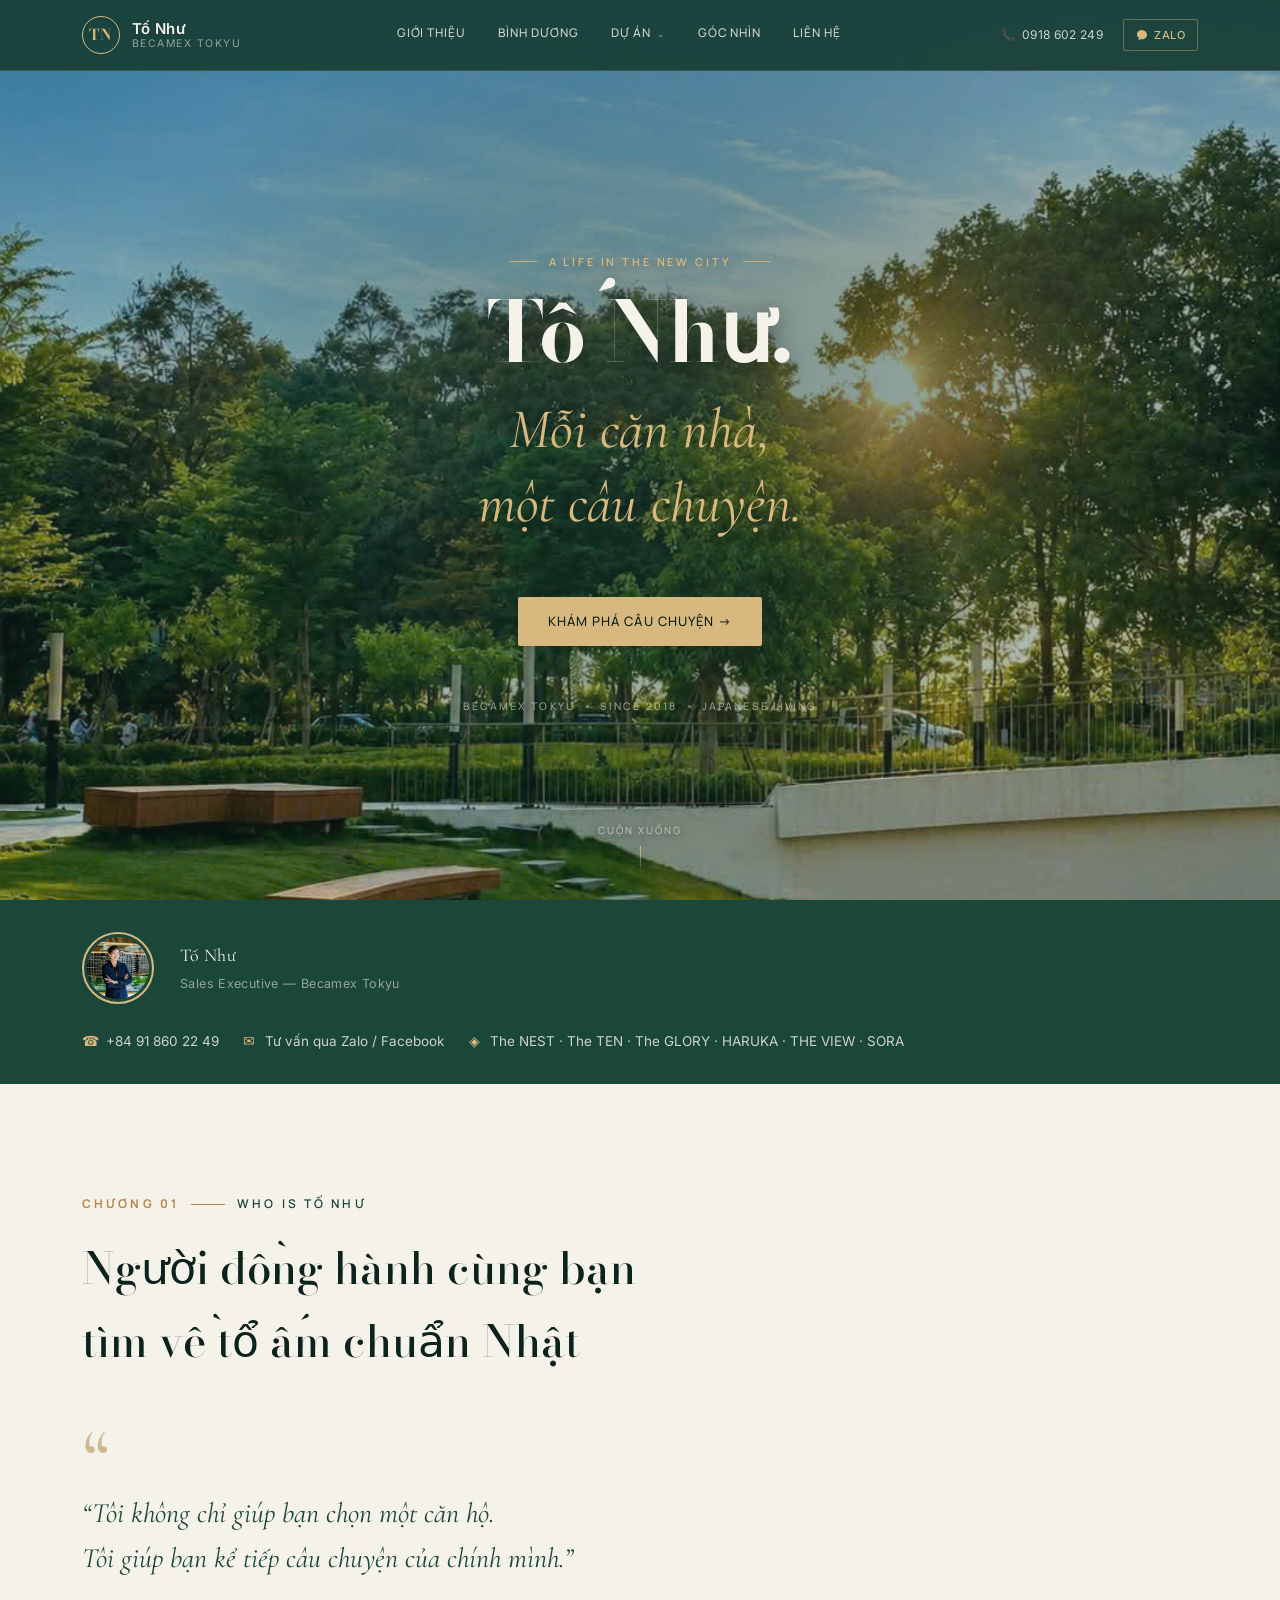
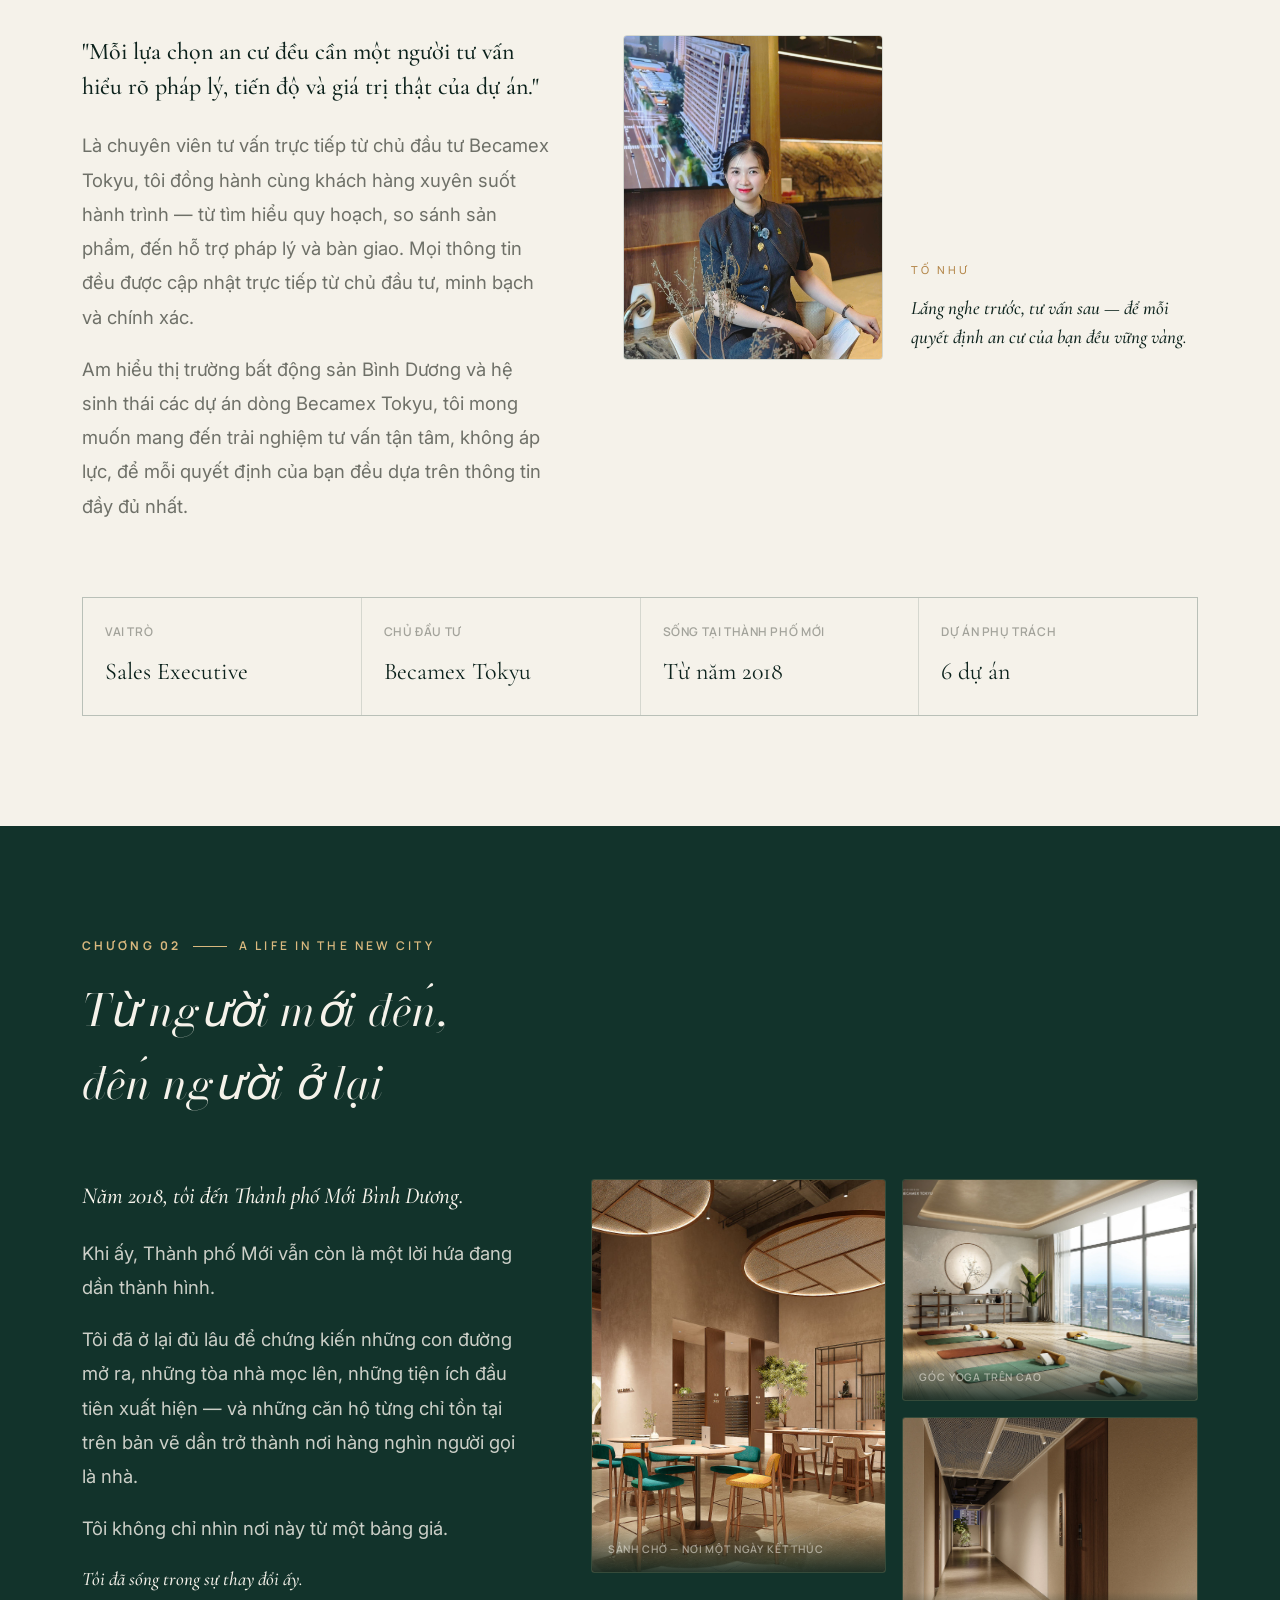
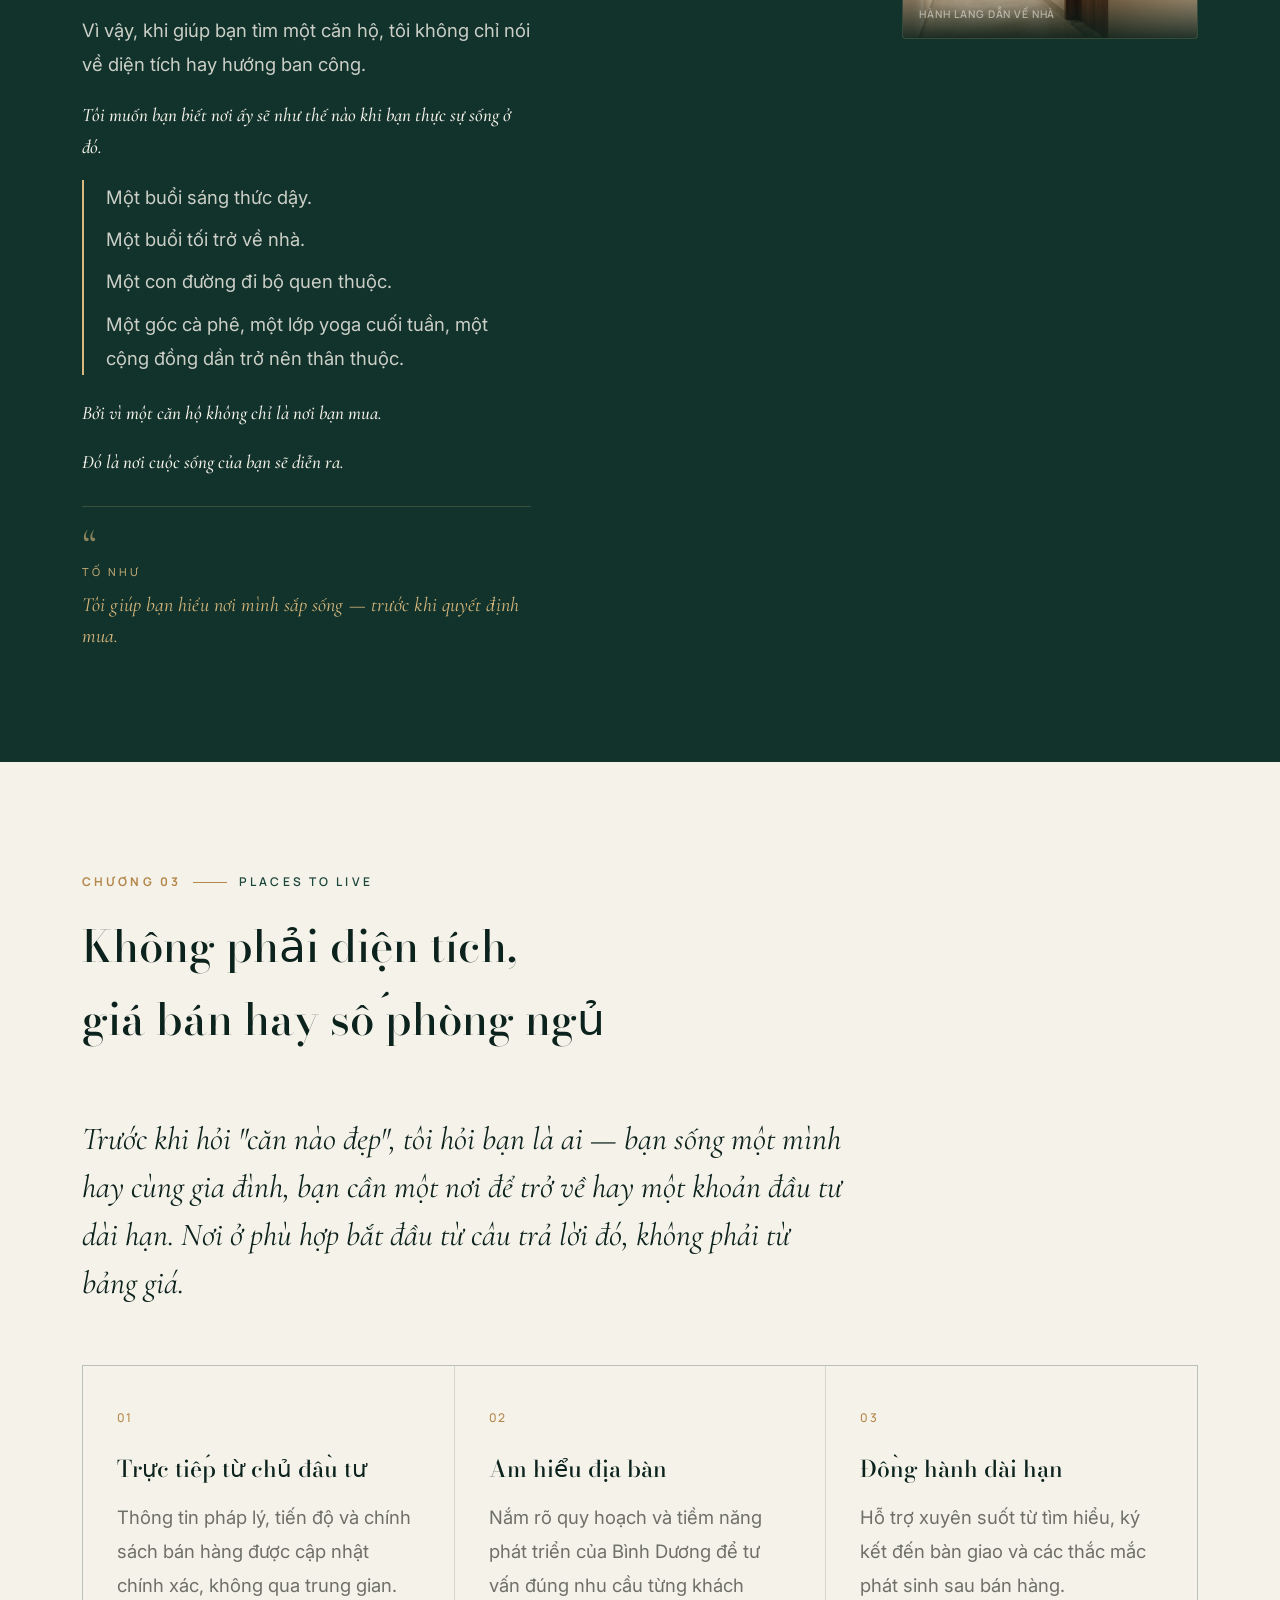
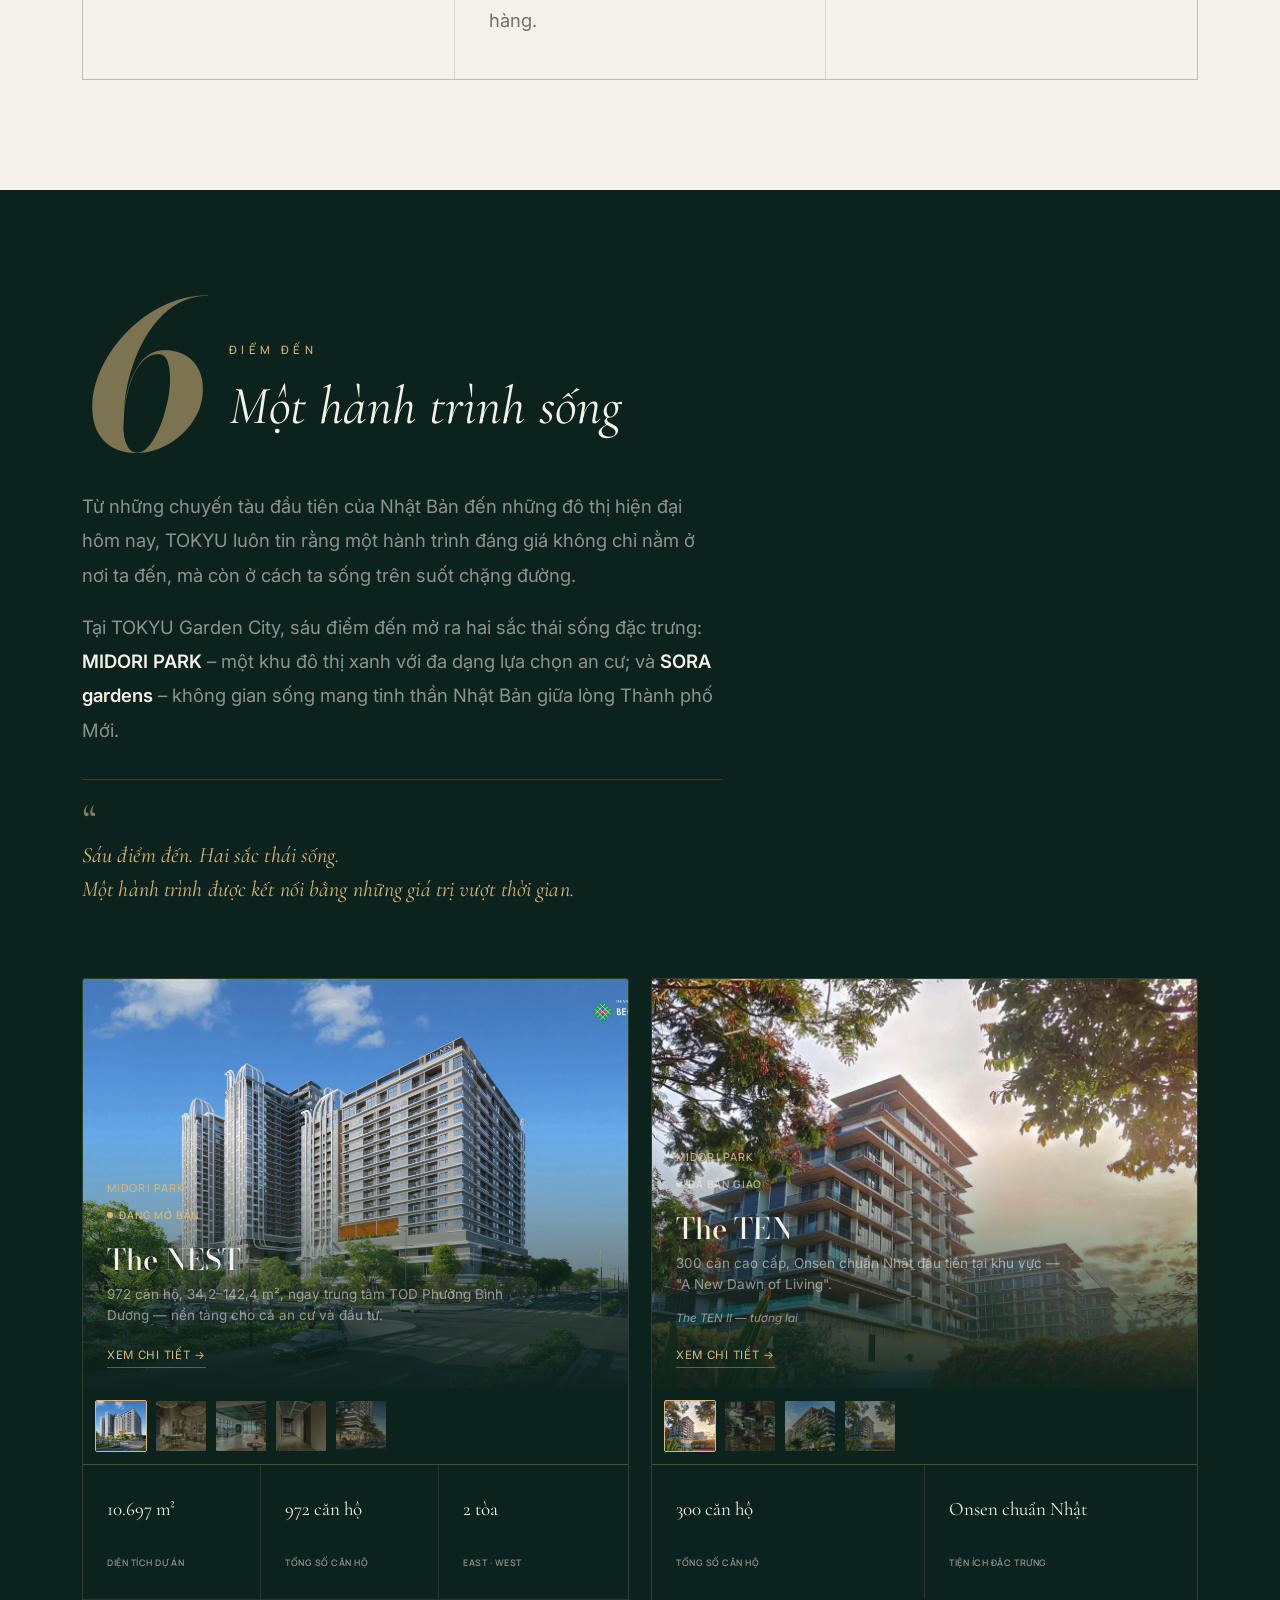
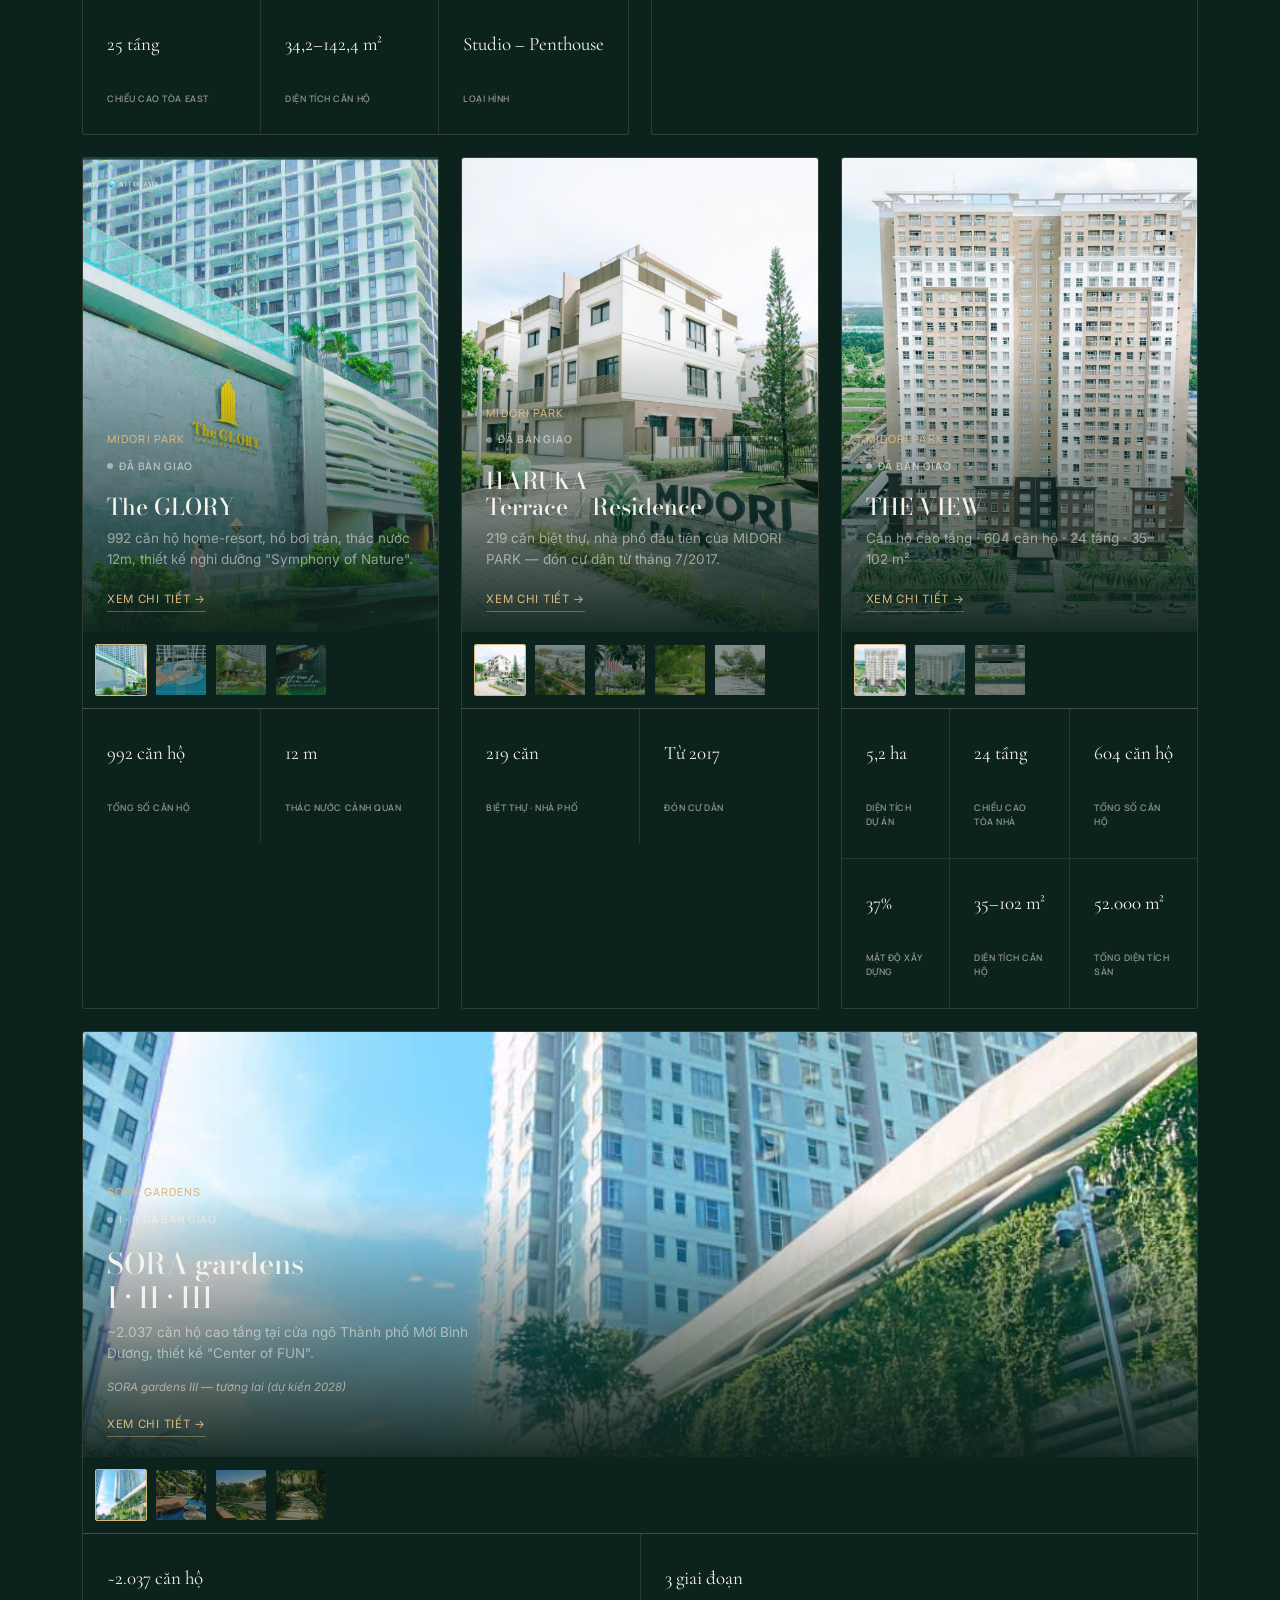
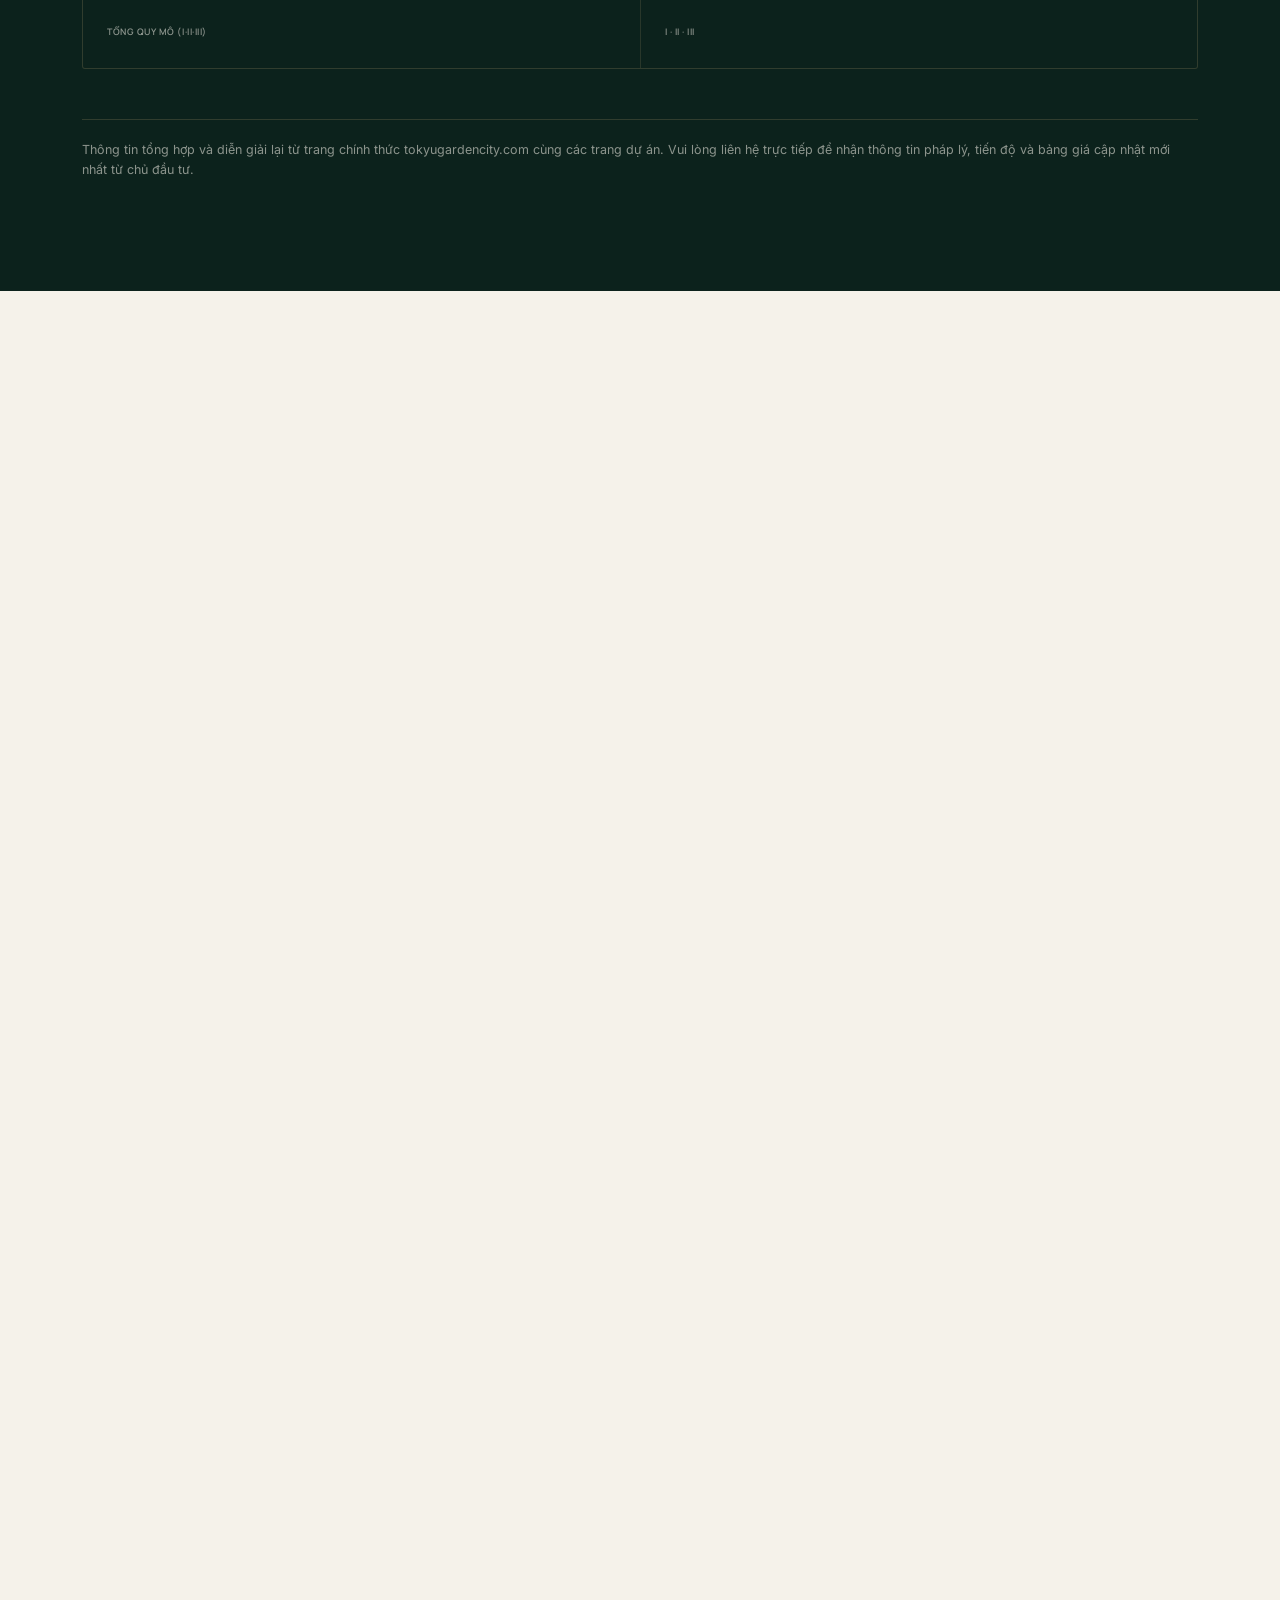
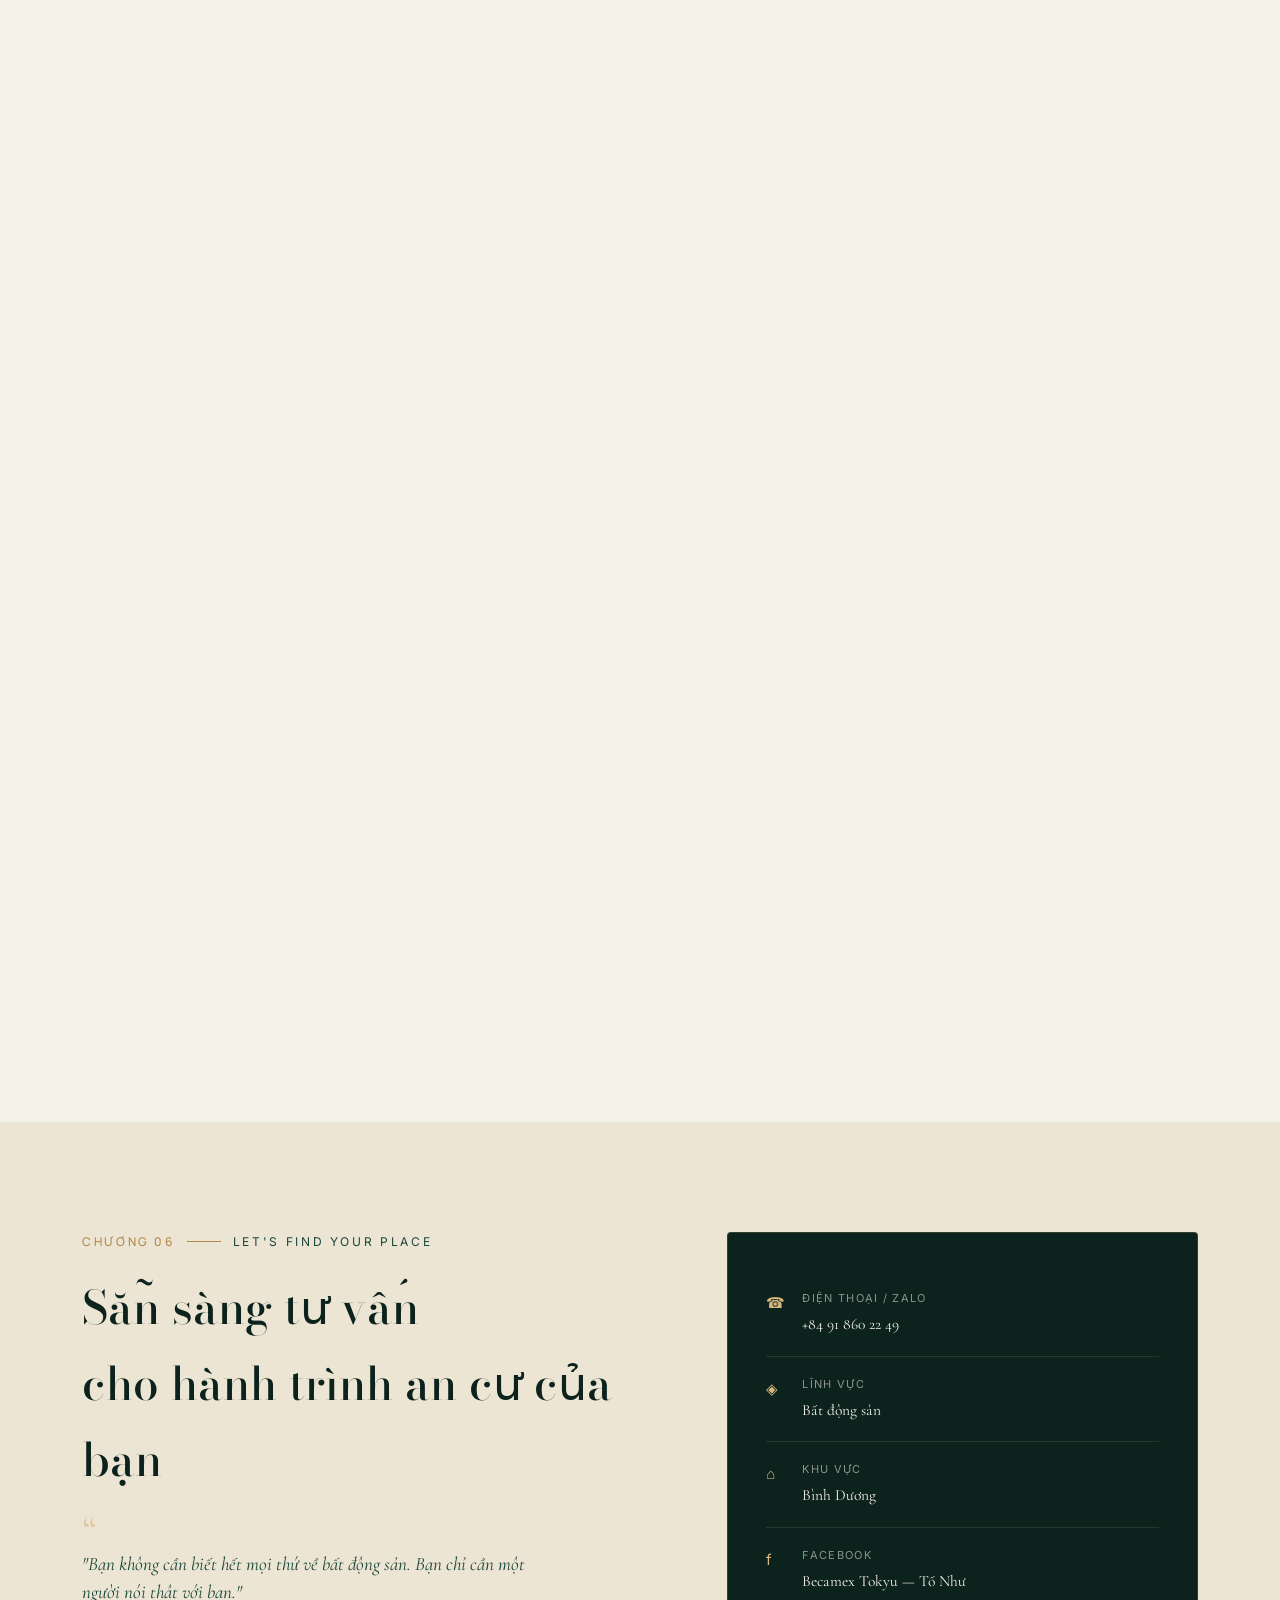
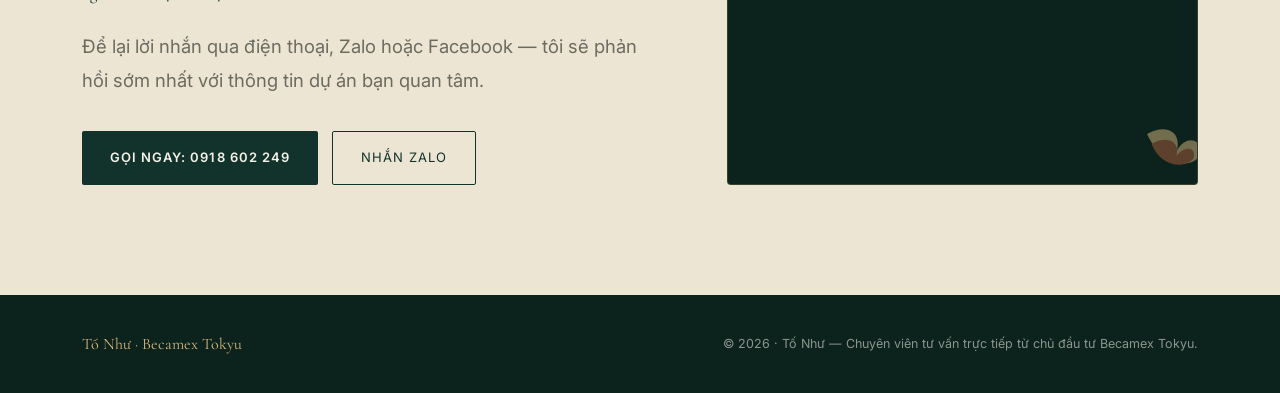
==== index.html @ 9f5d6b3c "Update footer: consultant credit line Co-Authored-By: Claude Sonnet 5 <noreply@anthropic.com>" ====
﻿<!DOCTYPE html>
<html lang="vi">
<head>
<meta charset="UTF-8">
<meta name="viewport" content="width=device-width, initial-scale=1.0">
<title>Tố Như | Becamex Tokyu — A Life in the New City</title>
<meta name="description" content="Tố Như — chuyên viên tư vấn trực tiếp từ Becamex Tokyu, sống tại Thành phố Mới Bình Dương từ năm 2018. Không chỉ giúp bạn chọn một căn hộ, mà giúp bạn hiểu nơi mình sắp sống.">
<link rel="preconnect" href="https://fonts.googleapis.com">
<link rel="preconnect" href="https://fonts.gstatic.com" crossorigin>
<link href="https://fonts.googleapis.com/css2?family=Bodoni+Moda:ital,wght@0,400;0,500;0,600;0,700;1,400;1,500&family=Cormorant+Garamond:ital,wght@0,400;0,500;0,600;1,400;1,500;1,600&family=Manrope:wght@500;600;700&family=Inter:wght@300;400;500;600&display=swap" rel="stylesheet">
<link rel="preload" as="image" href="image-web/anh%20bia/My%20Documents%20%5B22-07-2026%2022_51%5D/f36fbdf3be6d3f33667c.jpg" fetchpriority="high">
<style>
  :root{
    --paper:#F5F2EA;
    --paper-deep:#ECE5D4;
    --forest:#12332B;
    --forest-2:#1B463A;
    --forest-3:#0C221C;
    --bronze:#B4874A;
    --bronze-light:#D8B87E;
    --terracotta:#B0603F;
    --ink:#1C2119;
    --ink-soft:rgba(28,33,25,0.62);
    --ink-faint:rgba(28,33,25,0.38);
    --line:rgba(18,51,43,0.14);
    --on-forest:rgba(245,242,234,0.82);
    --on-forest-soft:rgba(245,242,234,0.55);
    --font-heading:'Bodoni Moda',serif;
    --font-accent:'Cormorant Garamond',serif;
    --font-nav:'Manrope',sans-serif;
    --font-body:'Inter',sans-serif;
  }
  *{margin:0;padding:0;box-sizing:border-box;}
  html{scroll-behavior:smooth;}
  body{
    background:var(--paper);
    color:var(--ink);
    font-family:var(--font-body);
    font-weight:400;
    line-height:1.65;
    -webkit-font-smoothing:antialiased;
    overflow-x:hidden;
  }
  body.locked{overflow:hidden;height:100vh;}
  h1,h2,h3,.serif{font-family:var(--font-heading);font-weight:500;letter-spacing:0;}
  .mono{font-family:var(--font-nav);font-weight:500;}
  a{color:inherit;text-decoration:none;-webkit-tap-highlight-color:transparent;}
  button{-webkit-tap-highlight-color:transparent;}
  img{max-width:100%;display:block;}
  .wrap{max-width:1180px;margin:0 auto;padding:0 32px;}
  @media(max-width:640px){.wrap{padding:0 20px;}}

  a:focus-visible, button:focus-visible{outline:2px solid var(--bronze);outline-offset:3px;}

  @media (prefers-reduced-motion: reduce){
    *{animation-duration:0.001ms !important; transition-duration:0.001ms !important;}
    html{scroll-behavior:auto;}
  }

  /* ===== PRELOADER ===== */
  .preloader{
    position:fixed;inset:0;z-index:1000;
    background:radial-gradient(900px 500px at 82% -8%, rgba(216,184,126,0.10), transparent 60%), var(--forest-3);
    display:flex;flex-direction:column;align-items:center;justify-content:center;
    transition:opacity .7s ease, visibility .7s ease;
  }
  .preloader.is-hidden{opacity:0;visibility:hidden;pointer-events:none;}
  .preloader-flowers{position:absolute;top:-30px;right:-20px;width:260px;height:260px;pointer-events:none;}
  .preloader-flowers .bract{transform-origin:center;animation:sway 4.5s ease-in-out infinite;}
  .preloader-flowers .bract:nth-child(2){animation-delay:.4s;animation-duration:5.2s;}
  .preloader-flowers .bract:nth-child(3){animation-delay:.9s;animation-duration:4.8s;}
  .preloader-flowers .bract:nth-child(4){animation-delay:.2s;animation-duration:5.6s;}
  .preloader-flowers .bract:nth-child(5){animation-delay:1.1s;animation-duration:5s;}
  @keyframes sway{
    0%,100%{transform:rotate(-3deg) translateY(0);}
    50%{transform:rotate(3deg) translateY(3px);}
  }
  .preloader-mark{text-align:center;position:relative;z-index:2;}
  .preloader-eyebrow{
    font-family:var(--font-nav);font-weight:500;font-size:11px;letter-spacing:0.32em;text-transform:uppercase;
    color:var(--bronze-light);opacity:0;animation:fadeIn .6s ease .2s forwards;
  }
  .preloader-title{
    font-family:var(--font-accent);font-weight:500;font-style:italic;
    font-size:clamp(52px,10vw,108px);color:var(--paper);letter-spacing:-0.01em;line-height:1;
    margin:14px 0 6px;
    opacity:0;animation:fadeIn .7s ease .45s forwards;
  }
  .preloader-labels{
    display:flex;align-items:center;gap:18px;justify-content:center;margin-top:8px;
    opacity:0;animation:fadeIn .6s ease .8s forwards;
  }
  .preloader-labels span{font-family:var(--font-nav);font-weight:500;font-size:11px;letter-spacing:0.2em;color:var(--on-forest-soft);text-transform:uppercase;}
  .preloader-labels .sep{width:22px;height:1px;background:rgba(216,184,126,0.4);}
  .preloader-bar{
    width:200px;height:1px;background:rgba(245,242,234,0.16);margin-top:40px;position:relative;overflow:hidden;
    opacity:0;animation:fadeIn .4s ease 1s forwards;
  }
  .preloader-bar::after{
    content:"";position:absolute;left:0;top:0;height:100%;width:0%;background:var(--bronze-light);
    animation:loadbar 1.5s ease 1.05s forwards;
  }
  @keyframes fadeIn{to{opacity:1;}}
  @keyframes loadbar{to{width:100%;}}
  @media (prefers-reduced-motion: reduce){
    .preloader-flowers .bract{animation:none;}
  }

  main{opacity:0;}
  main.is-visible{opacity:1;transition:opacity .8s ease .1s;}

  /* ===== NAV ===== */
  header.nav{
    position:fixed;top:0;left:0;right:0;z-index:100;
    background:rgba(23,61,52,0.9);
    backdrop-filter:blur(10px);
    border-bottom:1px solid rgba(216,184,126,0.18);
    transition:transform .4s ease;
  }
  .nav-inner{
    display:flex;align-items:center;justify-content:space-between;
    padding:16px 32px;max-width:1180px;margin:0 auto;
  }
  .brandmark{display:flex;align-items:center;gap:12px;}
  .brandmark .ring{
    width:38px;height:38px;border-radius:50%;
    border:1px solid var(--bronze-light);
    display:flex;align-items:center;justify-content:center;
    font-family:var(--font-heading);font-weight:700;font-size:15px;color:var(--bronze-light);letter-spacing:0.04em;
  }
  .brandmark .txt{display:flex;flex-direction:column;line-height:1.15;}
  .brandmark .txt strong{color:var(--paper);font-size:15px;font-weight:600;letter-spacing:0.02em;}
  .brandmark .txt span{color:var(--on-forest-soft);font-size:10.5px;letter-spacing:0.14em;text-transform:uppercase;}
  nav.links{display:flex;gap:32px;}
  nav.links a{
    font-family:var(--font-nav);font-weight:500;
    color:var(--on-forest);font-size:12px;letter-spacing:0.08em;text-transform:uppercase;
    position:relative;padding-bottom:4px;
    transition:color .3s ease,opacity .3s ease;
  }
  nav.links a::after{
    content:"";position:absolute;left:0;bottom:0;width:0;height:1px;background:var(--bronze-light);
    transition:width .3s ease;
  }
  nav.links a:hover{color:var(--paper);}
  nav.links a:hover::after{width:100%;}
  nav.links a:active{opacity:.7;transition:opacity .1s ease;}
  .nav-cta{
    display:flex;align-items:center;gap:6px;
    color:var(--on-forest);
    padding:6px 4px;font-size:12px;letter-spacing:0.03em;
    transition:color .3s ease,opacity .15s ease;
  }
  .nav-cta:hover{color:var(--bronze-light);}
  .nav-cta:active{opacity:.7;}
  .nav-actions{display:flex;align-items:center;gap:16px;}
  .nav-cta-zalo{
    display:flex;align-items:center;gap:6px;
    border:1px solid rgba(216,184,126,0.4);background:transparent;color:var(--bronze-light);
    padding:6px 12px;font-size:11px;letter-spacing:0.04em;text-transform:uppercase;font-weight:500;
    border-radius:2px;transition:background .3s ease,color .3s ease,border-color .3s ease,transform .2s ease;
  }
  .nav-cta-zalo svg{width:12px;height:12px;fill:currentColor;}
  .nav-cta-zalo:hover{background:var(--bronze-light);color:var(--forest-3);border-color:var(--bronze-light);}
  .nav-cta-zalo:active{transform:scale(.96);}
  .nav-link-phone{display:none;}
  @media(max-width:600px){
    .nav-cta{display:none;}
    .nav-link-phone{display:block;}
  }
  .nav-toggle{display:none;background:none;border:none;color:var(--paper);font-size:22px;cursor:pointer;line-height:1;flex:0 0 auto;transition:color .3s ease,transform .15s ease;}
  .nav-toggle:hover{color:var(--bronze-light);}
  .nav-toggle:active{transform:scale(.9);}
  @media(max-width:860px){
    .nav-inner{flex-wrap:nowrap;}
    .brandmark .txt span{display:none;}
    nav.links{
      display:flex;flex-direction:column;gap:0;position:absolute;top:100%;left:0;right:0;
      background:var(--forest-3);border-bottom:1px solid rgba(216,184,126,0.18);
      max-height:0;overflow:hidden;transition:max-height .35s ease;
    }
    nav.links.is-open{max-height:640px;overflow-y:auto;}
    nav.links a{padding:16px 32px;border-top:1px solid rgba(216,184,126,0.1);}
    .nav-toggle{display:block;}
  }
  @media(max-width:400px){
    .nav-cta-zalo span{display:none;}
    .nav-cta-zalo{padding:9px 11px;}
  }

  /* ===== NAV — DỰ ÁN MEGA MENU ===== */
  .nav-item{position:relative;}
  .nav-item-trigger{display:flex;align-items:center;gap:6px;cursor:pointer;}
  .nav-caret{display:inline-block;font-size:9px;color:var(--on-forest-soft);transition:transform .35s ease,color .3s ease;transform:translateY(1px);}
  .nav-item:hover .nav-caret,
  .nav-item.is-open .nav-caret,
  .nav-item:focus-within .nav-caret{color:var(--bronze-light);transform:translateY(1px) rotate(180deg);}

  .nav-mega{list-style:none;}
  .nav-mega-item{
    display:flex;align-items:baseline;gap:14px;white-space:nowrap;
    color:var(--on-forest);position:relative;
    transition:background .3s ease;
  }
  .nav-mega-item::after{content:none;}
  .nav-mega-item:hover,
  .nav-mega-item:focus-visible{background:rgba(216,184,126,0.07);}
  .nav-mega-item:active{background:rgba(216,184,126,0.14);}
  .nav-mega-num{font-family:var(--font-nav);font-weight:500;font-size:10.5px;letter-spacing:0.08em;color:var(--bronze-light);opacity:.6;transition:opacity .3s ease;}
  .nav-mega-item:hover .nav-mega-num,
  .nav-mega-item:focus-visible .nav-mega-num{opacity:1;}
  .nav-mega-dash{font-size:11px;color:var(--on-forest-soft);}
  .nav-mega-name{
    font-family:var(--font-accent);font-size:18px;font-weight:500;letter-spacing:0.02em;
    color:var(--paper);transition:color .25s ease,transform .25s ease;
  }
  .nav-mega-item:hover .nav-mega-name,
  .nav-mega-item:focus-visible .nav-mega-name{color:var(--bronze-light);transform:translateX(4px);}

  @media(min-width:861px){
    .nav-item::before{
      content:"";position:absolute;top:100%;left:50%;transform:translateX(-50%);
      width:320px;height:22px;
    }
    .nav-mega{
      position:absolute;top:calc(100% + 22px);left:50%;transform:translate(-50%,10px);
      min-width:300px;padding:8px 0;
      background:rgba(15,42,35,0.97);backdrop-filter:blur(16px);
      border:1px solid rgba(216,184,126,0.2);border-radius:2px;
      box-shadow:0 30px 70px rgba(6,20,16,0.5);
      opacity:0;visibility:hidden;pointer-events:none;
      transition:opacity .3s ease,transform .3s ease,visibility 0s linear .3s;
      z-index:200;
    }
    .nav-item:hover .nav-mega,
    .nav-item.is-open .nav-mega,
    .nav-item:focus-within .nav-mega{
      opacity:1;visibility:visible;pointer-events:auto;transform:translate(-50%,0);
      transition:opacity .3s ease,transform .3s ease,visibility 0s linear 0s;
    }
    .nav-mega-item{padding:13px 30px;}
    .nav-mega-item + .nav-mega-item{border-top:1px solid rgba(216,184,126,0.08);}
  }
  @media(max-width:860px){
    .nav-item-trigger{width:100%;justify-content:space-between;padding-right:32px;}
    .nav-mega{
      max-height:0;overflow:hidden;
      background:rgba(8,24,19,0.55);
      transition:max-height .4s ease;
    }
    .nav-item.is-open .nav-mega{max-height:420px;}
    .nav-mega-item{padding:12px 32px 12px 48px;}
    .nav-mega-item + .nav-mega-item{border-top:1px solid rgba(216,184,126,0.06);}
    .nav-mega-name{font-size:16.5px;}
  }

  /* ===== HERO ===== */
  .hero{
    background:var(--forest-3);
    color:var(--on-forest);
    min-height:100vh;
    display:flex;
    align-items:center;
    padding:168px 0 100px;
    position:relative;
    overflow:hidden;
  }
  .hero-slideshow{position:absolute;inset:0;z-index:0;}
  .hero-slide{
    position:absolute;inset:0;
    background-size:cover;background-position:50% 32%;
    opacity:0;
    filter:saturate(1.08) contrast(1.04) brightness(1.01);
    transition:opacity 1.8s ease;
  }
  .hero-slide.is-active{
    opacity:1;
  }
  .hero-vignette{
    position:absolute;inset:0;z-index:1;pointer-events:none;
    background:
      radial-gradient(720px 540px at 50% 46%, rgba(23,61,52,0.3) 0%, rgba(23,61,52,0.12) 55%, rgba(23,61,52,0) 78%),
      linear-gradient(180deg, rgba(23,61,52,0.45) 0%, rgba(23,61,52,0.28) 100%);
  }
  .hero::before{
    content:"";position:absolute;inset:0;z-index:1;
    background-image:
      linear-gradient(rgba(245,242,234,0.035) 1px, transparent 1px),
      linear-gradient(90deg, rgba(245,242,234,0.035) 1px, transparent 1px);
    background-size:64px 64px;
    mask-image:linear-gradient(180deg, black, transparent 75%);
    pointer-events:none;
  }
  .hero-center{
    max-width:760px;margin:0 auto;text-align:center;position:relative;z-index:2;
  }
  .eyebrow{
    display:flex;align-items:center;justify-content:center;gap:12px;margin-bottom:22px;
    color:var(--bronze-light);font-size:11px;letter-spacing:0.34em;text-transform:uppercase;opacity:0.8;
    text-shadow:0 2px 14px rgba(0,0,0,0.55);
  }
  .eyebrow .dash{width:28px;height:1px;background:var(--bronze-light);opacity:0.8;}
  .hero-name{
    display:block;
    font-family:var(--font-heading);font-weight:700;font-style:normal;
    font-size:clamp(44px,6.8vw,84px);
    color:var(--paper);
    line-height:0.94;
    letter-spacing:-0.008em;
    text-shadow:0 4px 24px rgba(0,0,0,0.5);
  }
  .hero-tagline{
    display:block;
    margin-top:20px;
    font-family:var(--font-accent);font-weight:400;font-style:italic;
    font-size:clamp(28px,4.4vw,58px);
    color:var(--bronze-light);
    line-height:1.32;
    letter-spacing:0.002em;
    text-shadow:0 3px 18px rgba(0,0,0,0.45);
  }
  .hero-meta{
    margin-top:52px;display:flex;flex-wrap:wrap;align-items:center;justify-content:center;gap:11px;
    font-family:var(--font-nav);font-weight:500;font-size:10.5px;letter-spacing:0.2em;text-transform:uppercase;
    color:var(--on-forest-soft);
    text-shadow:0 2px 10px rgba(0,0,0,0.45);
  }
  .hero-meta .dot{width:3px;height:3px;border-radius:50%;background:var(--on-forest-soft);opacity:0.7;flex:0 0 auto;}
  .hero-actions{display:flex;align-items:center;justify-content:center;margin-top:56px;}
  .btn-primary{
    font-family:var(--font-nav);
    background:var(--bronze-light);color:var(--forest-3);
    padding:14px 30px;font-size:13px;letter-spacing:0.08em;text-transform:uppercase;font-weight:500;
    border-radius:2px;transition:background .35s ease, transform .35s ease, box-shadow .35s ease;
    display:inline-flex;align-items:center;gap:10px;cursor:pointer;
    box-shadow:0 0 0 rgba(8,26,21,0);
  }
  .btn-primary:hover{background:#EAD09B;transform:translateY(-2px);box-shadow:0 16px 32px rgba(8,26,21,0.32);}
  .btn-primary:active{transform:translateY(0);opacity:.85;box-shadow:0 6px 16px rgba(8,26,21,0.24);}

  /* ===== HERO — entrance ===== */
  .hero .eyebrow, .hero-name, .hero-tagline, .hero-actions, .hero-meta{opacity:0;}
  main.is-visible .hero .eyebrow{animation:heroFadeUp .8s cubic-bezier(.22,.61,.36,1) .15s forwards;}
  main.is-visible .hero-name{animation:heroFadeUp .9s cubic-bezier(.22,.61,.36,1) .28s forwards;}
  main.is-visible .hero-tagline{animation:heroFadeUp .9s cubic-bezier(.22,.61,.36,1) .42s forwards;}
  main.is-visible .hero-actions{animation:heroFadeUp .8s cubic-bezier(.22,.61,.36,1) .62s forwards;}
  main.is-visible .hero-meta{animation:heroFadeUp .8s cubic-bezier(.22,.61,.36,1) .74s forwards;}
  @keyframes heroFadeUp{
    from{opacity:0;transform:translateY(14px);}
    to{opacity:1;transform:translateY(0);}
  }

  .hero-scroll{
    position:absolute;left:50%;bottom:28px;transform:translateX(-50%);z-index:2;
    display:flex;flex-direction:column;align-items:center;gap:8px;
    color:var(--on-forest-soft);font-family:var(--font-nav);font-weight:500;font-size:10px;letter-spacing:0.2em;text-transform:uppercase;
    text-shadow:0 2px 10px rgba(0,0,0,0.6);
  }
  .hero-scroll .stem{width:1px;height:26px;background:linear-gradient(180deg, var(--bronze-light), transparent);}

  @media(max-width:640px){
    .hero{padding:140px 0 96px;}
    .hero .wrap{padding:0 24px;}
    .hero-tagline{margin-top:12px;}
    .hero-actions{margin-top:38px;}
    .hero-meta{margin-top:38px;font-size:9.5px;letter-spacing:0.15em;gap:8px;}
    .hero-scroll{display:none;}
  }

  /* ===== PROFILE STRIP ===== */
  .profile-strip{background:var(--forest-2);padding:32px 0;position:relative;z-index:2;}
  .profile-strip-inner{display:flex;align-items:center;gap:26px;flex-wrap:wrap;}
  .profile-strip .avatar-frame{
    width:72px;height:72px;border-radius:50%;flex-shrink:0;
    border:2px solid var(--bronze-light);padding:3px;
  }
  .profile-strip .avatar-frame img{width:100%;height:100%;border-radius:50%;object-fit:cover;object-position:50% 20%;display:block;}
  .profile-strip .profile-info{margin-right:auto;}
  .profile-strip p.name{color:var(--paper);font-size:18px;font-family:var(--font-accent);letter-spacing:0.02em;}
  .profile-strip p.role{color:var(--on-forest-soft);font-size:12.5px;margin-top:3px;letter-spacing:0.03em;}
  .profile-contacts{display:flex;flex-wrap:wrap;gap:22px;}
  .profile-contacts .contact-row{display:flex;align-items:center;gap:8px;font-size:13.5px;color:var(--on-forest);}
  .profile-contacts .contact-row .ic{color:var(--bronze-light);width:16px;text-align:center;}
  @media(max-width:700px){
    .profile-strip-inner{flex-direction:column;align-items:flex-start;}
    .profile-strip .profile-info{margin-right:0;}
  }

  /* ===== SECTION HEADS / CHAPTERS ===== */
  .section{padding:110px 0;}
  .section.tight{padding-top:90px;padding-bottom:90px;}
  .head{max-width:640px;margin-bottom:60px;}
  .head .kicker{
    display:flex;align-items:center;flex-wrap:wrap;row-gap:6px;gap:12px;color:var(--forest-2);
    font-size:12px;letter-spacing:0.22em;text-transform:uppercase;margin-bottom:18px;
  }
  .head .kicker .dash{width:34px;height:1px;background:var(--bronze);flex:0 0 auto;}
  .head .kicker .chapter-num{font-family:var(--font-nav);font-weight:500;color:var(--bronze);}
  .head h2{font-size:clamp(30px,4vw,44px);color:var(--forest-3);}
  .head p{margin-top:16px;color:var(--ink-soft);font-size:15.5px;max-width:520px;}
  @media(max-width:480px){
    .head .kicker{font-size:11px;letter-spacing:0.16em;}
    .head .kicker .dash{display:none;}
  }

  /* ===== CHAPTER 01 — ABOUT ===== */
  .about-statement{
    font-family:var(--font-accent);font-style:italic;font-weight:400;
    font-size:clamp(21px,2.5vw,28px);
    color:var(--forest-2);
    line-height:1.6;
    max-width:600px;
    margin-bottom:54px;
  }
  @media(max-width:640px){.about-statement{margin-bottom:40px;}}
  .about-grid{display:grid;grid-template-columns:0.9fr 1.1fr;gap:70px;align-items:start;}
  @media(max-width:860px){.about-grid{grid-template-columns:1fr;gap:40px;}}
  .about-copy p{color:var(--ink-soft);font-size:16px;margin-bottom:18px;max-width:520px;}
  .about-copy p.lead{font-family:var(--font-accent);font-size:24px;color:var(--forest-3);font-weight:500;line-height:1.45;margin-bottom:24px;}
  .about-photo-row{display:flex;gap:28px;align-items:flex-end;margin-bottom:32px;}
  .about-photo{position:relative;width:52%;max-width:260px;flex:0 0 auto;aspect-ratio:4/5;overflow:hidden;border-radius:4px;border:1px solid var(--line);}
  .about-photo img{width:100%;height:100%;object-fit:cover;object-position:center;display:block;}
  .about-signature{flex:1 1 auto;padding-bottom:8px;}
  .about-signature .sig-label{font-family:var(--font-nav);font-weight:500;font-size:11px;letter-spacing:0.28em;color:var(--bronze);text-transform:uppercase;margin-bottom:14px;}
  .about-signature p{font-family:var(--font-accent);font-style:italic;font-weight:500;font-size:19px;color:var(--forest-3);line-height:1.55;}
  @media(max-width:860px){.about-photo{width:44%;max-width:220px;}}
  @media(max-width:520px){.about-photo-row{flex-direction:column;align-items:flex-start;gap:18px;}.about-photo{width:60%;max-width:190px;}}
  .about-stats{
    display:grid;grid-template-columns:repeat(4,1fr);gap:1px;
    background:var(--line);border:1px solid var(--line);margin-top:56px;
  }
  .about-stats .stat{background:var(--paper);padding:24px 22px;}
  .about-stats .stat .label{display:block;font-size:12px;color:var(--ink-faint);letter-spacing:0.05em;text-transform:uppercase;margin-bottom:10px;}
  .about-stats .stat .value{display:block;font-family:var(--font-accent);font-size:24px;color:var(--forest-3);}
  @media(max-width:640px){.about-stats{grid-template-columns:repeat(2,1fr);}}

  /* ===== CHAPTER 02 — A LIFE IN THE NEW CITY ===== */
  .life-section{background:var(--forest);color:var(--on-forest);}
  .life-section .head .kicker{color:var(--bronze-light);}
  .life-section .head .kicker .dash{background:var(--bronze-light);}
  .life-section .head .kicker .chapter-num{color:var(--bronze-light);}
  .life-section .head h2{color:var(--paper);font-style:italic;font-weight:400;letter-spacing:0.005em;}
  .life-section .head p{color:var(--on-forest-soft);}
  .life-body{display:grid;grid-template-columns:0.85fr 1.15fr;gap:60px;align-items:start;}
  @media(max-width:900px){.life-body{grid-template-columns:1fr;gap:44px;}}
  .life-copy p{color:var(--on-forest);font-size:16px;margin-bottom:18px;max-width:480px;}
  .life-copy p.lead{font-family:var(--font-accent);font-style:italic;font-size:23px;color:var(--paper);font-weight:500;line-height:1.5;margin-bottom:22px;}
  .life-copy p.life-emphasis{font-family:var(--font-accent);font-style:italic;font-weight:500;font-size:19px;color:var(--paper);margin-bottom:18px;}
  .life-list{margin:4px 0 22px;padding-left:22px;border-left:2px solid var(--bronze-light);max-width:480px;}
  .life-list p{color:var(--on-forest);font-size:15.5px;margin-bottom:8px;}
  .life-list p:last-child{margin-bottom:0;}
  .life-refrain{
    margin-top:28px;padding-top:24px;border-top:1px solid rgba(216,184,126,0.2);
    font-family:var(--font-accent);font-style:italic;font-weight:400;font-size:20px;
    letter-spacing:0.005em;color:var(--bronze-light);line-height:1.55;max-width:480px;
  }
  .life-refrain-label{display:block;font-family:var(--font-nav);font-weight:500;font-style:normal;font-size:11px;letter-spacing:0.28em;text-transform:uppercase;color:var(--bronze-light);opacity:0.85;margin-bottom:10px;}
  .life-grid{display:grid;grid-template-columns:1fr 1fr;gap:16px;}
  .life-photo{position:relative;overflow:hidden;border-radius:3px;border:1px solid rgba(216,184,126,0.18);}
  .life-photo img{width:100%;height:100%;object-fit:cover;transition:transform .6s ease;}
  .life-photo:hover img{transform:scale(1.04);}
  .life-photo .cap{
    position:absolute;left:0;right:0;bottom:0;padding:14px 16px;
    background:linear-gradient(0deg, rgba(12,34,28,0.86), transparent);
    font-family:var(--font-nav);font-weight:500;font-size:10.5px;letter-spacing:0.08em;text-transform:uppercase;color:var(--on-forest-soft);
  }
  .life-photo.tall{grid-row:span 2;aspect-ratio:3/4;}
  .life-photo.wide{aspect-ratio:4/3;}

  /* ===== CHAPTER 03 — PLACES TO LIVE ===== */
  .philosophy-lead{
    font-family:var(--font-accent);font-style:italic;font-size:clamp(24px,3vw,32px);
    color:var(--forest-3);max-width:760px;line-height:1.5;margin-bottom:58px;
  }
  .pillars{display:grid;grid-template-columns:repeat(3,1fr);gap:1px;background:var(--line);border:1px solid var(--line);}
  @media(max-width:820px){.pillars{grid-template-columns:1fr;}}
  .pillar{background:var(--paper);padding:42px 34px;}
  .pillar .num{font-family:var(--font-nav);font-weight:500;font-size:12px;color:var(--bronze);letter-spacing:0.1em;margin-bottom:22px;}
  .pillar h3{font-size:23px;color:var(--forest-3);margin-bottom:12px;}
  .pillar p{font-size:14.5px;color:var(--ink-soft);}

  /* ===== CHAPTER 04 — PROJECTS ===== */
  .line-section{background:var(--forest-3);color:var(--on-forest);position:relative;overflow:hidden;}
  .line-section .head .kicker{color:var(--bronze-light);}
  .line-section .head .kicker .dash{background:var(--bronze-light);}
  .line-section .head .kicker .chapter-num{color:var(--bronze-light);}
  .line-section .head h2{color:var(--paper);}
  .line-section .head p{color:var(--on-forest-soft);}

  /* ===== SIX DESTINATIONS — EDITORIAL INTRO ===== */
  .six-intro{position:relative;padding-top:4px;margin-bottom:72px;}
  .six-lockup{display:flex;align-items:flex-end;gap:24px;margin-bottom:38px;}
  .six-num{
    font-family:var(--font-heading);font-weight:700;font-style:italic;
    font-size:clamp(130px,16vw,220px);line-height:0.72;letter-spacing:-0.01em;
    color:var(--bronze-light);
    opacity:0.55;
    display:block;flex:0 0 auto;
    pointer-events:none;user-select:none;
  }
  .six-lockup-text{padding-bottom:clamp(6px,1.4vw,16px);}
  .six-label{font-family:var(--font-nav);font-weight:500;font-weight:500;font-size:11.5px;letter-spacing:0.38em;color:var(--bronze-light);text-transform:uppercase;margin-bottom:16px;}
  .six-heading{font-family:var(--font-accent);font-weight:400;font-style:italic;font-size:clamp(32px,4.6vw,54px);color:var(--paper);line-height:1.1;letter-spacing:0.002em;}
  .six-body{max-width:640px;}
  .six-body p{color:var(--on-forest-soft);font-size:16px;line-height:1.75;margin-bottom:18px;max-width:56ch;}
  .six-body p:last-child{margin-bottom:0;}
  .six-body strong{color:var(--paper);font-weight:600;}
  .six-refrain{margin-top:32px;padding-top:26px;border-top:1px solid rgba(216,184,126,0.2);font-family:var(--font-accent);font-style:italic;font-weight:400;font-size:22px;letter-spacing:0.005em;color:var(--bronze-light);line-height:1.55;max-width:640px;}
  @media(max-width:680px){
    .six-intro{margin-bottom:52px;}
    .six-lockup{gap:14px;margin-bottom:30px;}
    .six-num{font-size:clamp(90px,34vw,140px);line-height:0.7;}
    .six-lockup-text{padding-bottom:2px;}
    .six-label{margin-bottom:10px;}
    .six-heading{font-size:clamp(24px,6.4vw,32px);}
    .six-body p{font-size:15px;line-height:1.7;}
    .six-refrain{font-size:18px;margin-top:26px;padding-top:20px;}
  }

  .status{
    display:inline-flex;align-items:center;gap:6px;
    font-size:10.5px;letter-spacing:0.08em;text-transform:uppercase;
    margin:2px 0 10px;padding:3px 0;
  }
  .status .pip{width:6px;height:6px;border-radius:50%;flex:0 0 auto;}
  .status.is-selling{color:var(--bronze-light);}
  .status.is-selling .pip{background:var(--bronze-light);box-shadow:0 0 6px rgba(216,184,126,0.8);}
  .status.is-done{color:rgba(245,242,234,0.62);}
  .status.is-done .pip{background:rgba(245,242,234,0.5);}
  .status.is-upcoming{color:var(--terracotta);}
  .status.is-upcoming .pip{background:var(--terracotta);box-shadow:0 0 6px rgba(176,96,63,0.7);}
  .status-note{display:block;margin-top:2px;margin-bottom:12px;font-size:11.5px;color:var(--on-forest-soft);font-style:italic;}

  .project-grid{display:grid;grid-template-columns:repeat(6,1fr);gap:22px;position:relative;z-index:2;}
  .project-card{
    grid-column:span 2;position:relative;border-radius:3px;overflow:hidden;
    background:var(--forest-3);border:1px solid rgba(216,184,126,0.18);
    display:flex;flex-direction:column;
  }
  .project-card[data-size="lg"]{grid-column:span 3;}
  .project-card[data-size="xl"]{grid-column:span 6;}
  .project-stage{position:relative;overflow:hidden;aspect-ratio:3/4;}
  .project-card[data-size="lg"] .project-stage{aspect-ratio:4/3;}
  .project-card[data-size="xl"] .project-stage{aspect-ratio:21/8;}
  .project-stage img{width:100%;height:100%;object-fit:cover;transition:opacity .45s ease;}
  .project-stage::after{
    content:"";position:absolute;inset:0;
    background:linear-gradient(180deg, rgba(12,34,28,0) 38%, rgba(12,34,28,0.94) 100%);
    pointer-events:none;
  }
  .project-overlay{position:absolute;left:0;right:0;bottom:0;z-index:2;padding:22px 24px 20px;}
  .project-overlay .code{font-family:var(--font-nav);font-weight:500;font-size:11px;color:var(--bronze-light);letter-spacing:0.1em;margin-bottom:2px;}
  .project-overlay h3{font-size:23px;color:var(--paper);margin:6px 0 8px;line-height:1.15;}
  .project-card[data-size="lg"] .project-overlay h3,
  .project-card[data-size="xl"] .project-overlay h3{font-size:29px;}
  .project-overlay p{font-size:13.5px;color:var(--on-forest-soft);line-height:1.55;max-width:44ch;margin-bottom:14px;}
  .project-cta{
    display:inline-block;font-size:11.5px;letter-spacing:0.06em;text-transform:uppercase;
    color:var(--bronze-light);border-bottom:1px solid rgba(216,184,126,0.4);padding-bottom:2px;
    transition:border-color .3s ease;
  }
  .project-cta:hover{border-color:var(--bronze-light);}
  .project-facts{
    display:grid;grid-template-columns:repeat(3,1fr);
    background:rgba(216,184,126,0.14);gap:1px;
    border-top:1px solid rgba(216,184,126,0.18);
  }
  .project-facts div{background:var(--forest-3);padding:14px 12px;}
  .project-facts .fv{font-family:var(--font-accent);font-size:19px;color:var(--paper);white-space:nowrap;}
  .project-facts .fl{font-family:var(--font-nav);font-weight:500;font-size:9px;letter-spacing:0.06em;text-transform:uppercase;color:var(--on-forest-soft);margin-top:4px;}
  @media(max-width:640px){.project-facts{grid-template-columns:repeat(2,1fr);}}
  .thumb-rail{display:flex;gap:8px;padding:12px;overflow-x:auto;}
  .thumb-rail::-webkit-scrollbar{height:4px;}
  .thumb{
    flex:0 0 auto;width:52px;height:52px;padding:0;border-radius:2px;overflow:hidden;
    border:1.5px solid transparent;background:none;cursor:pointer;opacity:.5;
    transition:opacity .3s ease,border-color .3s ease;
  }
  .thumb img{width:100%;height:100%;object-fit:cover;display:block;}
  .thumb:hover{opacity:.85;}
  .thumb.is-active{opacity:1;border-color:var(--bronze-light);}
  @media(max-width:900px){
    .project-card[data-size="lg"], .project-card[data-size="xl"]{grid-column:span 6;}
    .project-card{grid-column:span 3;}
    .project-card[data-size="xl"] .project-stage{aspect-ratio:16/9;}
  }
  @media(max-width:640px){
    .project-grid{grid-template-columns:1fr;gap:20px;}
    .project-card, .project-card[data-size="lg"], .project-card[data-size="xl"]{grid-column:auto;}
    .project-stage, .project-card[data-size="lg"] .project-stage, .project-card[data-size="xl"] .project-stage{aspect-ratio:4/5;}
  }
  .route-note{margin-top:50px;font-size:12.5px;color:var(--on-forest-soft);border-top:1px solid rgba(216,184,126,0.18);padding-top:20px;}

  /* ===== CHAPTER 05 — INSIGHTS ===== */
  .insight-grid{display:grid;grid-template-columns:repeat(4,1fr);gap:1px;background:var(--line);border:1px solid var(--line);}
  @media(max-width:900px){.insight-grid{grid-template-columns:repeat(2,1fr);}}
  @media(max-width:560px){.insight-grid{grid-template-columns:1fr;}}
  .insight{background:var(--paper);padding:34px 28px;}
  .insight .num{font-family:var(--font-nav);font-weight:500;font-size:11px;color:var(--bronze);letter-spacing:0.1em;margin-bottom:18px;}
  .insight h3{font-size:19px;color:var(--forest-3);margin-bottom:10px;line-height:1.3;}
  .insight p{font-size:13.5px;color:var(--ink-soft);}
  .insight-note{
    margin-top:44px;display:flex;align-items:center;gap:16px;flex-wrap:wrap;
    font-size:14px;color:var(--ink-soft);
  }
  .insight-note a{color:var(--forest-2);border-bottom:1px solid var(--line);padding-bottom:2px;}

  /* ===== CHAPTER 06 — MAP + CONTACT ===== */
  .map-grid{display:grid;grid-template-columns:1.3fr 1fr;gap:40px;align-items:stretch;}
  @media(max-width:860px){.map-grid{grid-template-columns:1fr;}}
  .map-frame{
    border-radius:4px;overflow:hidden;border:1px solid var(--line);
    min-height:360px;background:var(--paper-deep);
    filter:grayscale(0.15) contrast(1.02);
  }
  .map-frame iframe{width:100%;height:100%;min-height:360px;display:block;}
  .map-list{display:flex;flex-direction:column;border-top:1px solid var(--line);}
  .map-item{display:flex;gap:18px;padding:16px 0;border-bottom:1px solid var(--line);}
  .map-item .mk{
    font-family:var(--font-nav);font-weight:500;font-size:12px;color:var(--bronze);
    flex:0 0 auto;padding-top:2px;
  }
  .map-item .mt{font-family:var(--font-accent);font-size:18px;color:var(--forest-3);margin-bottom:4px;}
  .map-item p{font-size:13px;color:var(--ink-soft);line-height:1.5;}

  .contact{background:var(--paper-deep);position:relative;}
  .contact-grid{display:grid;grid-template-columns:1.1fr 0.9fr;gap:70px;}
  @media(max-width:900px){.contact-grid{grid-template-columns:1fr;gap:44px;}}
  .contact-copy h2{font-size:clamp(30px,4.2vw,46px);color:var(--forest-3);margin-bottom:20px;}
  .contact-copy .refrain{font-family:var(--font-accent);font-style:italic;font-size:19px;color:var(--forest-2);max-width:460px;margin-bottom:22px;line-height:1.5;}
  .contact-copy p{color:var(--ink-soft);font-size:16px;max-width:460px;margin-bottom:34px;}
  .contact-actions{display:flex;flex-wrap:wrap;gap:14px;}
  .btn-dark{
    background:var(--forest);color:var(--paper);
    padding:15px 28px;font-size:13px;letter-spacing:0.08em;text-transform:uppercase;font-weight:600;
    border-radius:2px;display:inline-flex;align-items:center;gap:10px;transition:background .3s ease;
  }
  .btn-dark:hover{background:var(--forest-3);}
  .btn-outline{
    border:1px solid var(--forest);color:var(--forest);
    padding:15px 28px;font-size:13px;letter-spacing:0.08em;text-transform:uppercase;
    border-radius:2px;transition:all .3s ease;
  }
  .btn-outline:hover{background:var(--forest);color:var(--paper);}

  .contact-card{
    background:var(--forest-3);border-radius:4px;padding:38px;color:var(--on-forest);
    border:1px solid rgba(216,184,126,0.2);position:relative;overflow:hidden;
  }
  .contact-card .row{display:flex;gap:16px;padding:18px 0;border-bottom:1px solid rgba(216,184,126,0.14);position:relative;z-index:2;}
  .contact-card .row:last-child{border-bottom:none;}
  .contact-card .row .ic{color:var(--bronze-light);font-size:15px;width:20px;padding-top:2px;}
  .contact-card .row .t{font-size:11px;letter-spacing:0.12em;text-transform:uppercase;color:var(--on-forest-soft);margin-bottom:5px;}
  .contact-card .row .v{font-size:15.5px;color:var(--paper);font-family:var(--font-accent);}
  .contact-flowers{position:absolute;bottom:-30px;right:-30px;width:150px;height:150px;opacity:0.5;pointer-events:none;}

  /* ===== FOOTER ===== */
  footer{background:var(--forest-3);color:var(--on-forest-soft);padding:36px 0;}
  .footer-inner{display:flex;justify-content:space-between;align-items:center;flex-wrap:wrap;gap:14px;font-size:12.5px;}
  .footer-inner .fmark{color:var(--bronze-light);font-family:var(--font-accent);font-size:16px;}

  /* reveal */
  .reveal{opacity:0;transform:translateY(18px);transition:opacity .7s ease, transform .7s ease;}
  .reveal.in{opacity:1;transform:translateY(0);}

  /* ===== TYPOGRAPHY REFINEMENT — LUXURY EDITORIAL SYSTEM ===== */
  .head .kicker, .eyebrow{font-family:var(--font-nav);letter-spacing:0.26em;font-weight:600;}
  .head .kicker .chapter-num{font-weight:700;}
  .about-stats .stat .label, .project-facts .fl, .status, .life-photo .cap{
    font-family:var(--font-nav);font-weight:600;
  }
  .about-copy p:not(.lead), .life-copy p:not(.life-emphasis):not(.lead), .six-body p, .insight p,
  .pillar p, .contact-copy p:not(.refrain), .map-item p{
    line-height:1.85;font-size:clamp(16.5px,1.5vw,18.5px);max-width:700px;
  }
  .about-statement{position:relative;}
  .about-statement::before{
    content:"“";display:block;font-family:var(--font-accent);font-style:normal;
    font-size:clamp(56px,7vw,84px);line-height:0.5;color:var(--bronze);opacity:0.55;margin-bottom:12px;
  }
  .contact-copy .refrain, .life-refrain, .six-refrain{position:relative;}
  .contact-copy .refrain::before, .life-refrain::before, .six-refrain::before{
    content:"“";display:block;font-family:var(--font-accent);font-style:normal;
    font-size:44px;line-height:0.6;color:var(--bronze-light);opacity:0.6;margin-bottom:6px;
  }
</style>
</head>
<body class="locked">

<div class="preloader" id="preloader">
  <svg class="preloader-flowers" viewBox="0 0 260 260" aria-hidden="true">
    <g stroke="var(--bronze-light)" stroke-width="1" fill="none" opacity="0.55">
      <path d="M260 10 C 220 30, 200 55, 175 90"/>
      <path d="M250 40 C 215 55, 195 75, 178 100"/>
      <path d="M255 70 C 225 80, 205 95, 190 115"/>
    </g>
    <g class="bract" transform="translate(230,20) rotate(12) scale(1.1)">
      <path d="M0 0 C 10 -12, 24 -12, 26 4 C 28 -10, 42 -12, 44 2 C 40 14, 20 20, 0 0Z" fill="var(--bronze-light)" opacity="0.9"/>
      <path d="M6 6 C 14 -4, 26 -4, 27 8 C 30 -2, 40 -4, 40 6 C 36 16, 18 20, 6 6Z" fill="var(--terracotta)" opacity="0.75"/>
    </g>
    <g class="bract" transform="translate(195,48) rotate(-8) scale(0.85)">
      <path d="M0 0 C 10 -12, 24 -12, 26 4 C 28 -10, 42 -12, 44 2 C 40 14, 20 20, 0 0Z" fill="var(--bronze-light)" opacity="0.85"/>
      <path d="M6 6 C 14 -4, 26 -4, 27 8 C 30 -2, 40 -4, 40 6 C 36 16, 18 20, 6 6Z" fill="var(--terracotta)" opacity="0.7"/>
    </g>
    <g class="bract" transform="translate(215,78) rotate(24) scale(0.7)">
      <path d="M0 0 C 10 -12, 24 -12, 26 4 C 28 -10, 42 -12, 44 2 C 40 14, 20 20, 0 0Z" fill="var(--terracotta)" opacity="0.8"/>
      <path d="M6 6 C 14 -4, 26 -4, 27 8 C 30 -2, 40 -4, 40 6 C 36 16, 18 20, 6 6Z" fill="var(--bronze-light)" opacity="0.65"/>
    </g>
    <g class="bract" transform="translate(178,100) rotate(-16) scale(0.55)">
      <path d="M0 0 C 10 -12, 24 -12, 26 4 C 28 -10, 42 -12, 44 2 C 40 14, 20 20, 0 0Z" fill="var(--bronze-light)" opacity="0.7"/>
    </g>
    <g class="bract" transform="translate(245,95) rotate(40) scale(0.5)">
      <ellipse cx="10" cy="10" rx="9" ry="5" fill="var(--forest-2)" opacity="0.8"/>
    </g>
  </svg>
  <div class="preloader-mark">
    <div class="preloader-eyebrow">Becamex Tokyu</div>
    <div class="preloader-title">Tố Như</div>
    <div class="preloader-labels">
      <span>Bình Dương</span><span class="sep"></span><span>Việt Nam</span>
    </div>
  </div>
  <div class="preloader-bar"></div>
</div>

<main id="main">

<header class="nav">
  <div class="nav-inner">
    <div class="brandmark">
      <div class="ring">TN</div>
      <div class="txt">
        <strong>Tố Như</strong>
        <span>Becamex Tokyu</span>
      </div>
    </div>
    <nav class="links" id="navLinks">
      <a href="#ch01">Giới thiệu</a>
      <a href="#ch02">Bình Dương</a>
      <div class="nav-item" id="navProjectsItem">
        <a href="#ch04" class="nav-item-trigger" id="navProjectsTrigger" aria-haspopup="true" aria-expanded="false">
          Dự án <span class="nav-caret" aria-hidden="true">⌄</span>
        </a>
        <div class="nav-mega" role="menu" aria-label="Danh sách dự án">
          <a class="nav-mega-item" role="menuitem" href="05_Content/to-nhu-the-nest.html"><span class="nav-mega-num">01</span><span class="nav-mega-dash">—</span><span class="nav-mega-name">THE NEST</span></a>
          <a class="nav-mega-item" role="menuitem" href="05_Content/the-ten.html"><span class="nav-mega-num">02</span><span class="nav-mega-dash">—</span><span class="nav-mega-name">THE TEN</span></a>
          <a class="nav-mega-item" role="menuitem" href="05_Content/the-glory.html"><span class="nav-mega-num">03</span><span class="nav-mega-dash">—</span><span class="nav-mega-name">THE GLORY</span></a>
          <a class="nav-mega-item" role="menuitem" href="05_Content/haruka.html"><span class="nav-mega-num">04</span><span class="nav-mega-dash">—</span><span class="nav-mega-name">HARUKA</span></a>
          <a class="nav-mega-item" role="menuitem" href="05_Content/sora.html"><span class="nav-mega-num">05</span><span class="nav-mega-dash">—</span><span class="nav-mega-name">SORA</span></a>
          <a class="nav-mega-item" role="menuitem" href="05_Content/the-view.html"><span class="nav-mega-num">06</span><span class="nav-mega-dash">—</span><span class="nav-mega-name">THE VIEW</span></a>
        </div>
      </div>
      <a href="#ch05">Góc nhìn</a>
      <a href="#ch06">Liên hệ</a>
      <a class="nav-link-phone" href="tel:+84918602249">📞 0918 602 249</a>
    </nav>
    <div class="nav-actions">
      <a class="nav-cta" href="tel:+84918602249"><span class="cta-label">📞</span> 0918 602 249</a>
      <a class="nav-cta-zalo" href="https://zalo.me/0918602249" target="_blank" rel="noopener">
        <svg viewBox="0 0 24 24"><path d="M12 2C6.48 2 2 6.03 2 11c0 2.87 1.5 5.42 3.85 7.08-.13.98-.5 2.28-1.15 3.42-.1.18.05.4.25.36 1.6-.3 3.15-1 4.15-1.55.9.25 1.87.39 2.9.39 5.52 0 10-4.03 10-9s-4.48-9-10-9z"/></svg>
        <span>Zalo</span>
      </a>
    </div>
    <button class="nav-toggle" id="navToggle" aria-label="Menu" aria-expanded="false">☰</button>
  </div>
</header>

<section class="hero">
  <div class="hero-slideshow" aria-hidden="true">
    <div class="hero-slide is-active" style="background-image:url('image-web/anh%20bia/My%20Documents%20%5B22-07-2026%2022_51%5D/f36fbdf3be6d3f33667c.jpg')"></div>
  </div>
  <div class="hero-vignette" aria-hidden="true"></div>
  <div class="wrap hero-center">
    <div class="eyebrow"><span class="dash"></span> A Life in the New City <span class="dash"></span></div>
    <h1><span class="hero-name">Tố Như.</span><span class="hero-tagline">Mỗi căn nhà,<br>một câu chuyện.</span></h1>
    <div class="hero-actions">
      <a class="btn-primary" href="#ch01">Khám phá câu chuyện →</a>
    </div>
    <div class="hero-meta">
      <span>Becamex Tokyu</span><span class="dot"></span><span>Since 2018</span><span class="dot"></span><span>Japanese Living</span>
    </div>
  </div>
  <div class="hero-scroll"><span>Cuộn xuống</span><span class="stem"></span></div>
</section>

<section class="profile-strip">
  <div class="wrap profile-strip-inner">
    <div class="avatar-frame"><img src="image-web/anh%20ca%20nhan/d3be9f4c64c9e597bcd8.jpg" alt="Tố Như, chuyên viên tư vấn Becamex Tokyu"></div>
    <div class="profile-info">
      <p class="name">Tố Như</p>
      <p class="role">Sales Executive — Becamex Tokyu</p>
    </div>
    <div class="profile-contacts">
      <div class="contact-row"><span class="ic">☎</span> +84 91 860 22 49</div>
      <div class="contact-row"><span class="ic">✉</span> Tư vấn qua Zalo / Facebook</div>
      <div class="contact-row"><span class="ic">◈</span> The NEST · The TEN · The GLORY · HARUKA · THE VIEW · SORA</div>
    </div>
  </div>
</section>

<!-- ===================== CHAPTER 01 — WHO IS TỐ NHƯ ===================== -->
<section class="section" id="ch01">
  <div class="wrap">
    <div class="head reveal">
      <div class="kicker"><span class="chapter-num">CHƯƠNG 01</span><span class="dash"></span> Who is Tố Như</div>
      <h2>Người đồng hành cùng bạn<br>tìm về tổ ấm chuẩn Nhật</h2>
    </div>
    <p class="about-statement reveal">“Tôi không chỉ giúp bạn chọn một căn hộ.<br>Tôi giúp bạn kể tiếp câu chuyện của chính mình.”</p>
    <div class="about-grid">
      <div class="about-copy reveal">
        <p class="lead">"Mỗi lựa chọn an cư đều cần một người tư vấn hiểu rõ pháp lý, tiến độ và giá trị thật của dự án."</p>
        <p>Là chuyên viên tư vấn trực tiếp từ chủ đầu tư Becamex Tokyu, tôi đồng hành cùng khách hàng xuyên suốt hành trình — từ tìm hiểu quy hoạch, so sánh sản phẩm, đến hỗ trợ pháp lý và bàn giao. Mọi thông tin đều được cập nhật trực tiếp từ chủ đầu tư, minh bạch và chính xác.</p>
        <p>Am hiểu thị trường bất động sản Bình Dương và hệ sinh thái các dự án dòng Becamex Tokyu, tôi mong muốn mang đến trải nghiệm tư vấn tận tâm, không áp lực, để mỗi quyết định của bạn đều dựa trên thông tin đầy đủ nhất.</p>
      </div>
      <div class="reveal">
        <div class="about-photo-row">
          <div class="about-photo">
            <img src="image-web/anh%20ca%20nhan/3b44ff5d25dba485fdca.jpg" alt="Tố Như, chuyên viên tư vấn Becamex Tokyu">
          </div>
          <div class="about-signature">
            <div class="sig-label">Tố Như</div>
            <p>Lắng nghe trước, tư vấn sau — để mỗi quyết định an cư của bạn đều vững vàng.</p>
          </div>
        </div>
      </div>
    </div>
    <div class="about-stats reveal">
      <div class="stat"><span class="label">Vai trò</span><span class="value">Sales Executive</span></div>
      <div class="stat"><span class="label">Chủ đầu tư</span><span class="value">Becamex Tokyu</span></div>
      <div class="stat"><span class="label">Sống tại Thành phố Mới</span><span class="value">Từ năm 2018</span></div>
      <div class="stat"><span class="label">Dự án phụ trách</span><span class="value">6 dự án</span></div>
    </div>
  </div>
</section>

<!-- ===================== CHAPTER 02 — A LIFE IN THE NEW CITY ===================== -->
<section class="section life-section" id="ch02">
  <div class="wrap">
    <div class="head reveal">
      <div class="kicker"><span class="chapter-num">CHƯƠNG 02</span><span class="dash"></span> A Life in the New City</div>
      <h2>Từ người mới đến,<br>đến người ở lại</h2>
    </div>
    <div class="life-body">
      <div class="life-copy reveal">
        <p class="lead">Năm 2018, tôi đến Thành phố Mới Bình Dương.</p>
        <p>Khi ấy, Thành phố Mới vẫn còn là một lời hứa đang dần thành hình.</p>
        <p>Tôi đã ở lại đủ lâu để chứng kiến những con đường mở ra, những tòa nhà mọc lên, những tiện ích đầu tiên xuất hiện — và những căn hộ từng chỉ tồn tại trên bản vẽ dần trở thành nơi hàng nghìn người gọi là nhà.</p>
        <p>Tôi không chỉ nhìn nơi này từ một bảng giá.</p>
        <p class="life-emphasis">Tôi đã sống trong sự thay đổi ấy.</p>
        <p>Vì vậy, khi giúp bạn tìm một căn hộ, tôi không chỉ nói về diện tích hay hướng ban công.</p>
        <p class="life-emphasis">Tôi muốn bạn biết nơi ấy sẽ như thế nào khi bạn thực sự sống ở đó.</p>
        <div class="life-list">
          <p>Một buổi sáng thức dậy.</p>
          <p>Một buổi tối trở về nhà.</p>
          <p>Một con đường đi bộ quen thuộc.</p>
          <p>Một góc cà phê, một lớp yoga cuối tuần, một cộng đồng dần trở nên thân thuộc.</p>
        </div>
        <p class="life-emphasis">Bởi vì một căn hộ không chỉ là nơi bạn mua.</p>
        <p class="life-emphasis">Đó là nơi cuộc sống của bạn sẽ diễn ra.</p>
        <div class="life-refrain"><span class="life-refrain-label">Tố Như</span>Tôi giúp bạn hiểu nơi mình sắp sống — trước khi quyết định mua.</div>
      </div>
      <div class="life-grid reveal">
        <div class="life-photo tall">
          <img src="image-web/The%20NEST/EAST-Tower-LOBBY.jpg" alt="Sảnh chờ The NEST buổi tối">
          <div class="cap">Sảnh chờ — nơi một ngày kết thúc</div>
        </div>
        <div class="life-photo wide">
          <img src="image-web/The%20NEST/EAST-Tower-GYM-YOGA-2.jpg" alt="Phòng yoga tầng cao The NEST">
          <div class="cap">Góc yoga trên cao</div>
        </div>
        <div class="life-photo wide">
          <img src="image-web/The%20NEST/EAST-Tower-TYPICAL-CORRIRDOR.jpg" alt="Hành lang căn hộ The NEST">
          <div class="cap">Hành lang dẫn về nhà</div>
        </div>
      </div>
    </div>
  </div>
</section>

<!-- ===================== CHAPTER 03 — PLACES TO LIVE ===================== -->
<section class="section" id="ch03">
  <div class="wrap">
    <div class="head reveal">
      <div class="kicker"><span class="chapter-num">CHƯƠNG 03</span><span class="dash"></span> Places to Live</div>
      <h2>Không phải diện tích,<br>giá bán hay số phòng ngủ</h2>
    </div>
    <p class="philosophy-lead reveal">Trước khi hỏi "căn nào đẹp", tôi hỏi bạn là ai — bạn sống một mình hay cùng gia đình, bạn cần một nơi để trở về hay một khoản đầu tư dài hạn. Nơi ở phù hợp bắt đầu từ câu trả lời đó, không phải từ bảng giá.</p>
    <div class="pillars reveal">
      <div class="pillar">
        <div class="num">01</div>
        <h3>Trực tiếp từ chủ đầu tư</h3>
        <p>Thông tin pháp lý, tiến độ và chính sách bán hàng được cập nhật chính xác, không qua trung gian.</p>
      </div>
      <div class="pillar">
        <div class="num">02</div>
        <h3>Am hiểu địa bàn</h3>
        <p>Nắm rõ quy hoạch và tiềm năng phát triển của Bình Dương để tư vấn đúng nhu cầu từng khách hàng.</p>
      </div>
      <div class="pillar">
        <div class="num">03</div>
        <h3>Đồng hành dài hạn</h3>
        <p>Hỗ trợ xuyên suốt từ tìm hiểu, ký kết đến bàn giao và các thắc mắc phát sinh sau bán hàng.</p>
      </div>
    </div>
  </div>
</section>

<!-- ===================== CHAPTER 04 — PROJECTS BY BECAMEX TOKYU ===================== -->
<section class="section line-section" id="ch04">
  <div class="wrap">
    <div class="six-intro reveal">
      <div class="six-lockup">
        <span class="six-num" aria-hidden="true">6</span>
        <div class="six-lockup-text">
          <div class="six-label">Điểm đến</div>
          <h2 class="six-heading">Một hành trình sống</h2>
        </div>
      </div>
      <div class="six-body">
        <p>Từ những chuyến tàu đầu tiên của Nhật Bản đến những đô thị hiện đại hôm nay, TOKYU luôn tin rằng một hành trình đáng giá không chỉ nằm ở nơi ta đến, mà còn ở cách ta sống trên suốt chặng đường.</p>
        <p>Tại TOKYU Garden City, sáu điểm đến mở ra hai sắc thái sống đặc trưng: <strong>MIDORI PARK</strong> – một khu đô thị xanh với đa dạng lựa chọn an cư; và <strong>SORA gardens</strong> – không gian sống mang tinh thần Nhật Bản giữa lòng Thành phố Mới.</p>
      </div>
      <p class="six-refrain">Sáu điểm đến. Hai sắc thái sống.<br>Một hành trình được kết nối bằng những giá trị vượt thời gian.</p>
    </div>

    <div class="project-grid reveal">

      <article class="project-card" data-size="lg">
        <div class="project-stage">
          <img class="stage-img" src="image-web/The%20NEST/The-NEST-BUILDING-DAY-scaled.jpg" alt="Toàn cảnh The NEST ban ngày">
          <div class="project-overlay">
            <div class="code">MIDORI PARK</div>
            <span class="status is-selling"><span class="pip"></span>Đang mở bán</span>
            <h3>The NEST</h3>
            <p>972 căn hộ, 34,2–142,4 m², ngay trung tâm TOD Phường Bình Dương — nền tảng cho cả an cư và đầu tư.</p>
            <a class="project-cta" href="05_Content/to-nhu-the-nest.html">Xem chi tiết →</a>
          </div>
        </div>
        <div class="thumb-rail">
          <button class="thumb is-active" type="button" data-src="image-web/The%20NEST/The-NEST-BUILDING-DAY-scaled.jpg"><img src="image-web/The%20NEST/The-NEST-BUILDING-DAY-scaled.jpg" alt="The NEST — ảnh bìa"></button>
          <button class="thumb" type="button" data-src="image-web/The%20NEST/EAST-Tower-LOBBY.jpg"><img src="image-web/The%20NEST/EAST-Tower-LOBBY.jpg" alt="The NEST — sảnh chờ"></button>
          <button class="thumb" type="button" data-src="image-web/The%20NEST/EAST-Tower-GYM-YOGA-1.jpg"><img src="image-web/The%20NEST/EAST-Tower-GYM-YOGA-1.jpg" alt="The NEST — phòng gym"></button>
          <button class="thumb" type="button" data-src="image-web/The%20NEST/EAST-Tower-TYPICAL-CORRIRDOR.jpg"><img src="image-web/The%20NEST/EAST-Tower-TYPICAL-CORRIRDOR.jpg" alt="The NEST — hành lang"></button>
          <button class="thumb" type="button" data-src="image-web/The%20NEST/WEST-TOWER-COMMERCIAL-SPACE-scaled.jpg"><img src="image-web/The%20NEST/WEST-TOWER-COMMERCIAL-SPACE-scaled.jpg" alt="The NEST — phố thương mại"></button>
        </div>
        <div class="project-facts">
          <div><div class="fv">10.697 m²</div><div class="fl">Diện tích dự án</div></div>
          <div><div class="fv">972 căn hộ</div><div class="fl">Tổng số căn hộ</div></div>
          <div><div class="fv">2 tòa</div><div class="fl">EAST · WEST</div></div>
          <div><div class="fv">25 tầng</div><div class="fl">Chiều cao tòa EAST</div></div>
          <div><div class="fv">34,2–142,4 m²</div><div class="fl">Diện tích căn hộ</div></div>
          <div><div class="fv">Studio – Penthouse</div><div class="fl">Loại hình</div></div>
        </div>
      </article>

      <article class="project-card" data-size="lg">
        <div class="project-stage">
          <img class="stage-img" src="image-web/The%20TEN/dc236771a6f627a87ee7.jpg" alt="The TEN">
          <div class="project-overlay">
            <div class="code">MIDORI PARK</div>
            <span class="status is-done"><span class="pip"></span>Đã bàn giao</span>
            <h3>The TEN</h3>
            <p>300 căn cao cấp, Onsen chuẩn Nhật đầu tiên tại khu vực — "A New Dawn of Living".</p>
            <span class="status-note">The TEN II — tương lai</span>
            <a class="project-cta" href="05_Content/the-ten.html">Xem chi tiết →</a>
          </div>
        </div>
        <div class="thumb-rail">
          <button class="thumb is-active" type="button" data-src="image-web/The%20TEN/dc236771a6f627a87ee7.jpg"><img src="image-web/The%20TEN/dc236771a6f627a87ee7.jpg" alt="The TEN — ảnh bìa"></button>
          <button class="thumb" type="button" data-src="image-web/The%20TEN/d343035ac2dd43831acc.jpg"><img src="image-web/The%20TEN/d343035ac2dd43831acc.jpg" alt="The TEN — ảnh 2"></button>
          <button class="thumb" type="button" data-src="image-web/The%20TEN/My%20Documents%20%5B22-07-2026%2010_16%5D/7e4d21eeee696f37367815.jpg"><img src="image-web/The%20TEN/My%20Documents%20%5B22-07-2026%2010_16%5D/7e4d21eeee696f37367815.jpg" alt="The TEN — ảnh 3"></button>
          <button class="thumb" type="button" data-src="image-web/The%20TEN/My%20Documents%20%5B22-07-2026%2010_16%5D/d93984864b01ca5f931016.jpg"><img src="image-web/The%20TEN/My%20Documents%20%5B22-07-2026%2010_16%5D/d93984864b01ca5f931016.jpg" alt="The TEN — ảnh 4"></button>
        </div>
        <div class="project-facts" style="grid-template-columns:repeat(2,1fr);">
          <div><div class="fv">300 căn hộ</div><div class="fl">Tổng số căn hộ</div></div>
          <div><div class="fv">Onsen chuẩn Nhật</div><div class="fl">Tiện ích đặc trưng</div></div>
        </div>
      </article>

      <article class="project-card">
        <div class="project-stage">
          <img class="stage-img" src="image-web/The%20GLORY/My%20Documents%20%5B22-07-2026%2009_58%5D/f59c0d0cd68b57d50e9a11.jpg" alt="The GLORY">
          <div class="project-overlay">
            <div class="code">MIDORI PARK</div>
            <span class="status is-done"><span class="pip"></span>Đã bàn giao</span>
            <h3>The GLORY</h3>
            <p>992 căn hộ home-resort, hồ bơi tràn, thác nước 12m, thiết kế nghỉ dưỡng "Symphony of Nature".</p>
            <a class="project-cta" href="05_Content/the-glory.html">Xem chi tiết →</a>
          </div>
        </div>
        <div class="thumb-rail">
          <button class="thumb is-active" type="button" data-src="image-web/The%20GLORY/My%20Documents%20%5B22-07-2026%2009_58%5D/f59c0d0cd68b57d50e9a11.jpg"><img src="image-web/The%20GLORY/My%20Documents%20%5B22-07-2026%2009_58%5D/f59c0d0cd68b57d50e9a11.jpg" alt="The GLORY — ảnh bìa"></button>
          <button class="thumb" type="button" data-src="image-web/The%20GLORY/My%20Documents%20%5B22-07-2026%2009_58%5D/c69713efd66857360e7914.jpg"><img src="image-web/The%20GLORY/My%20Documents%20%5B22-07-2026%2009_58%5D/c69713efd66857360e7914.jpg" alt="The GLORY — ảnh 2"></button>
          <button class="thumb" type="button" data-src="image-web/The%20GLORY/My%20Documents%20%5B22-07-2026%2009_58%5D/d23612fcc97b4825116a13.jpg"><img src="image-web/The%20GLORY/My%20Documents%20%5B22-07-2026%2009_58%5D/d23612fcc97b4825116a13.jpg" alt="The GLORY — ảnh 3"></button>
          <button class="thumb" type="button" data-src="image-web/The%20GLORY/My%20Documents%20%5B22-07-2026%2009_58%5D/f3cd2d5cf6db77852eca12.jpg"><img src="image-web/The%20GLORY/My%20Documents%20%5B22-07-2026%2009_58%5D/f3cd2d5cf6db77852eca12.jpg" alt="The GLORY — ảnh 4"></button>
        </div>
        <div class="project-facts" style="grid-template-columns:repeat(2,1fr);">
          <div><div class="fv">992 căn hộ</div><div class="fl">Tổng số căn hộ</div></div>
          <div><div class="fv">12 m</div><div class="fl">Thác nước cảnh quan</div></div>
        </div>
      </article>

      <article class="project-card">
        <div class="project-stage">
          <img class="stage-img" src="image-web/HARUKA/ANH%20BIA%20HARUKA/6fd7c2500cd78d89d4c6.jpg" alt="HARUKA Terrace / Residence">
          <div class="project-overlay">
            <div class="code">MIDORI PARK</div>
            <span class="status is-done"><span class="pip"></span>Đã bàn giao</span>
            <h3>HARUKA<br>Terrace / Residence</h3>
            <p>219 căn biệt thự, nhà phố đầu tiên của MIDORI PARK — đón cư dân từ tháng 7/2017.</p>
            <a class="project-cta" href="05_Content/haruka.html">Xem chi tiết →</a>
          </div>
        </div>
        <div class="thumb-rail">
          <button class="thumb is-active" type="button" data-src="image-web/HARUKA/ANH%20BIA%20HARUKA/6fd7c2500cd78d89d4c6.jpg"><img src="image-web/HARUKA/ANH%20BIA%20HARUKA/6fd7c2500cd78d89d4c6.jpg" alt="HARUKA — ảnh bìa"></button>
          <button class="thumb" type="button" data-src="image-web/HARUKA/ANH%20THEM/My%20Documents%20%5B22-07-2026%2009_47%5D/a410bc0e6489e5d7bc988.jpg"><img src="image-web/HARUKA/ANH%20THEM/My%20Documents%20%5B22-07-2026%2009_47%5D/a410bc0e6489e5d7bc988.jpg" alt="HARUKA — ảnh 2"></button>
          <button class="thumb" type="button" data-src="image-web/HARUKA/ANH%20THEM/My%20Documents%20%5B22-07-2026%2009_47%5D/ba4f57518fd60e8857c79.jpg"><img src="image-web/HARUKA/ANH%20THEM/My%20Documents%20%5B22-07-2026%2009_47%5D/ba4f57518fd60e8857c79.jpg" alt="HARUKA — ảnh 3"></button>
          <button class="thumb" type="button" data-src="image-web/HARUKA/ANH%20THEM/My%20Documents%20%5B22-07-2026%2009_47%5D/bb4e3853e0d4618a38c57.jpg"><img src="image-web/HARUKA/ANH%20THEM/My%20Documents%20%5B22-07-2026%2009_47%5D/bb4e3853e0d4618a38c57.jpg" alt="HARUKA — ảnh 4"></button>
          <button class="thumb" type="button" data-src="image-web/HARUKA/ANH%20THEM/My%20Documents%20%5B22-07-2026%2009_47%5D/f75a3d45e5c2649c3dd310.jpg"><img src="image-web/HARUKA/ANH%20THEM/My%20Documents%20%5B22-07-2026%2009_47%5D/f75a3d45e5c2649c3dd310.jpg" alt="HARUKA — ảnh 5"></button>
        </div>
        <div class="project-facts" style="grid-template-columns:repeat(2,1fr);">
          <div><div class="fv">219 căn</div><div class="fl">Biệt thự · nhà phố</div></div>
          <div><div class="fv">Từ 2017</div><div class="fl">Đón cư dân</div></div>
        </div>
      </article>

      <article class="project-card">
        <div class="project-stage">
          <img class="stage-img" src="image-web/The%20VIEW/8b5508f69771162f4f603.jpg" alt="THE VIEW — toàn cảnh tòa tháp">
          <div class="project-overlay">
            <div class="code">MIDORI PARK</div>
            <span class="status is-done"><span class="pip"></span>Đã bàn giao</span>
            <h3>THE VIEW</h3>
            <p>Căn hộ cao tầng · 604 căn hộ · 24 tầng · 35–102 m²</p>
            <a class="project-cta" href="05_Content/the-view.html">Xem chi tiết →</a>
          </div>
        </div>
        <div class="thumb-rail">
          <button class="thumb is-active" type="button" data-src="image-web/The%20VIEW/8b5508f69771162f4f603.jpg"><img src="image-web/The%20VIEW/8b5508f69771162f4f603.jpg" alt="THE VIEW — ảnh bìa"></button>
          <button class="thumb" type="button" data-src="image-web/The%20VIEW/8eb02914b69337cd6e822.jpg"><img src="image-web/The%20VIEW/8eb02914b69337cd6e822.jpg" alt="THE VIEW — toàn cảnh trong khu MIDORI PARK"></button>
          <button class="thumb" type="button" data-src="image-web/The%20VIEW/76eb694ff6c877962ed91.jpg"><img src="image-web/The%20VIEW/76eb694ff6c877962ed91.jpg" alt="THE VIEW — sảnh vào, bảng tên dự án"></button>
        </div>
        <div class="project-facts">
          <div><div class="fv">5,2 ha</div><div class="fl">Diện tích dự án</div></div>
          <div><div class="fv">24 tầng</div><div class="fl">Chiều cao tòa nhà</div></div>
          <div><div class="fv">604 căn hộ</div><div class="fl">Tổng số căn hộ</div></div>
          <div><div class="fv">37%</div><div class="fl">Mật độ xây dựng</div></div>
          <div><div class="fv">35–102 m²</div><div class="fl">Diện tích căn hộ</div></div>
          <div><div class="fv">52.000 m²</div><div class="fl">Tổng diện tích sàn</div></div>
        </div>
      </article>

      <article class="project-card" data-size="xl">
        <div class="project-stage">
          <img class="stage-img" src="image-web/SORA/ANH%20BIA%20SORA/8e3846658be20abc53f3.jpg" alt="SORA gardens I · II · III">
          <div class="project-overlay">
            <div class="code">SORA GARDENS</div>
            <span class="status is-done"><span class="pip"></span>I · II đã bàn giao</span>
            <h3>SORA gardens<br>I · II · III</h3>
            <p>~2.037 căn hộ cao tầng tại cửa ngõ Thành phố Mới Bình Dương, thiết kế "Center of FUN".</p>
            <span class="status-note">SORA gardens III — tương lai (dự kiến 2028)</span>
            <a class="project-cta" href="05_Content/sora.html">Xem chi tiết →</a>
          </div>
        </div>
        <div class="thumb-rail">
          <button class="thumb is-active" type="button" data-src="image-web/SORA/ANH%20BIA%20SORA/8e3846658be20abc53f3.jpg"><img src="image-web/SORA/ANH%20BIA%20SORA/8e3846658be20abc53f3.jpg" alt="SORA gardens — ảnh bìa"></button>
          <button class="thumb" type="button" data-src="image-web/SORA/ANH%20THEM/My%20Documents%20%5B22-07-2026%2009_39%5D/2aae1967cae04bbe12f15.jpg"><img src="image-web/SORA/ANH%20THEM/My%20Documents%20%5B22-07-2026%2009_39%5D/2aae1967cae04bbe12f15.jpg" alt="SORA gardens — hồ bơi cảnh quan"></button>
          <button class="thumb" type="button" data-src="image-web/SORA/ANH%20THEM/My%20Documents%20%5B22-07-2026%2009_39%5D/87947e62ade52cbb75f44.jpg"><img src="image-web/SORA/ANH%20THEM/My%20Documents%20%5B22-07-2026%2009_39%5D/87947e62ade52cbb75f44.jpg" alt="SORA gardens — sân khấu ngoài trời"></button>
          <button class="thumb" type="button" data-src="image-web/SORA/ANH%20THEM/My%20Documents%20%5B22-07-2026%2009_39%5D/988a9d7f4ef8cfa696e92.jpg"><img src="image-web/SORA/ANH%20THEM/My%20Documents%20%5B22-07-2026%2009_39%5D/988a9d7f4ef8cfa696e92.jpg" alt="SORA gardens — lối đi trong khuôn viên"></button>
        </div>
        <div class="project-facts" style="grid-template-columns:repeat(2,1fr);">
          <div><div class="fv">~2.037 căn hộ</div><div class="fl">Tổng quy mô (I·II·III)</div></div>
          <div><div class="fv">3 giai đoạn</div><div class="fl">I · II · III</div></div>
        </div>
      </article>

    </div>
    <p class="route-note">Thông tin tổng hợp và diễn giải lại từ trang chính thức tokyugardencity.com cùng các trang dự án. Vui lòng liên hệ trực tiếp để nhận thông tin pháp lý, tiến độ và bảng giá cập nhật mới nhất từ chủ đầu tư.</p>
  </div>
</section>

<!-- ===================== CHAPTER 05 — REAL ESTATE INSIGHTS ===================== -->
<section class="section tight" id="ch05">
  <div class="wrap">
    <div class="head reveal">
      <div class="kicker"><span class="chapter-num">CHƯƠNG 05</span><span class="dash"></span> Real Estate Insights</div>
      <h2>Những điều tôi luôn<br>giải thích rõ trước khi bạn quyết định</h2>
      <p>Không hứa lợi nhuận, không dùng số liệu chưa xác nhận. Đây là những nội dung tôi chia sẻ trực tiếp qua Zalo và Facebook khi tư vấn từng khách hàng.</p>
    </div>
    <div class="insight-grid reveal">
      <div class="insight">
        <div class="num">01</div>
        <h3>Tài chính &amp; lịch thanh toán</h3>
        <p>Giải thích các phương án thanh toán, chiết khấu và lộ trình vay ngân hàng phù hợp với khả năng của bạn.</p>
      </div>
      <div class="insight">
        <div class="num">02</div>
        <h3>Pháp lý &amp; tiến độ</h3>
        <p>Cập nhật giấy phép, tiến độ xây dựng và hồ sơ pháp lý trực tiếp từ chủ đầu tư — không suy đoán.</p>
      </div>
      <div class="insight">
        <div class="num">03</div>
        <h3>Phân tích từng căn hộ</h3>
        <p>So sánh hướng nhà, layout và diện tích thực tế giữa các căn để tìm ra lựa chọn phù hợp nhất.</p>
      </div>
      <div class="insight">
        <div class="num">04</div>
        <h3>Góc nhìn thị trường</h3>
        <p>Chia sẻ thực tế, không phóng đại — phù hợp cho người mua ở thật lẫn nhà đầu tư quan tâm khả năng khai thác.</p>
      </div>
    </div>
    <div class="insight-note reveal">
      <span>Theo dõi các cập nhật mới nhất tại</span>
      <a href="https://www.facebook.com/profile.php?id=100034539233437" target="_blank" rel="noopener">Facebook — Becamex Tokyu · Tố Như</a>
      <span>hoặc</span>
      <a href="https://zalo.me/0918602249" target="_blank" rel="noopener">nhắn Zalo trực tiếp</a>
    </div>
  </div>
</section>

<!-- ===================== CHAPTER 06 — LET'S FIND YOUR PLACE ===================== -->
<section class="section" id="ch06-map">
  <div class="wrap">
    <div class="head reveal">
      <div class="kicker"><span class="chapter-num">CHƯƠNG 06</span><span class="dash"></span> Let's Find Your Place</div>
      <h2>Vị trí trong lòng<br>Thành phố Mới Bình Dương</h2>
      <p>Các dự án của Becamex Tokyu tập trung quanh trục Hùng Vương — Lý Thái Tổ, kề cận VSIP II, các trường quốc tế, trung tâm hành chính và tuyến Metro Line 1 (Bình Dương – Suối Tiên) trong tương lai.</p>
    </div>
    <div class="map-grid reveal">
      <div class="map-frame">
        <iframe
          src="https://www.google.com/maps?q=Th%C3%A0nh%20ph%E1%BB%91%20M%E1%BB%9Bi%20B%C3%ACnh%20D%C6%B0%C6%A1ng&output=embed"
          width="100%" height="100%" style="border:0;" allowfullscreen="" loading="lazy"
          referrerpolicy="no-referrer-when-downgrade" title="Bản đồ Thành phố Mới Bình Dương"></iframe>
      </div>
      <div class="map-list">
        <div class="map-item"><span class="mk">01</span><div><div class="mt">MIDORI PARK</div><p>THE VIEW · The NEST · The TEN · The GLORY · HARUKA — giữa VSIP II và trung tâm Thành phố Mới</p></div></div>
        <div class="map-item"><span class="mk">02</span><div><div class="mt">SORA gardens</div><p>Cửa ngõ Thành phố Mới Bình Dương, trục đường Hùng Vương</p></div></div>
        <div class="map-item"><span class="mk">03</span><div><div class="mt">Giáo dục</div><p>Singapore International School, Việt Hoa International School, Eastern International University</p></div></div>
        <div class="map-item"><span class="mk">04</span><div><div class="mt">Thương mại</div><p>MIDORI PARK SQUARE, AEON, SORA gardens SC, WTC Tower</p></div></div>
        <div class="map-item"><span class="mk">05</span><div><div class="mt">Di chuyển</div><p>Becamex Tokyu Bus (KAZE Shuttle) và Metro Line 1 Bình Dương – Suối Tiên (dự kiến 2031)</p></div></div>
        <div class="map-item"><span class="mk">06</span><div><div class="mt">Giải trí</div><p>Central Park ~70ha, sân golf Twin Doves &amp; Harmonie Golf Park</p></div></div>
      </div>
    </div>
  </div>
</section>

<section class="section contact" id="ch06">
  <div class="wrap contact-grid">
    <div class="contact-copy reveal">
      <div class="kicker" style="display:flex;align-items:center;gap:12px;color:var(--forest-2);font-size:12px;letter-spacing:0.22em;text-transform:uppercase;margin-bottom:18px;">
        <span class="chapter-num mono" style="color:var(--bronze);">CHƯƠNG 06</span><span class="dash" style="width:34px;height:1px;background:var(--bronze);"></span> Let's Find Your Place
      </div>
      <h2>Sẵn sàng tư vấn<br>cho hành trình an cư của bạn</h2>
      <p class="refrain">"Bạn không cần biết hết mọi thứ về bất động sản. Bạn chỉ cần một người nói thật với bạn."</p>
      <p>Để lại lời nhắn qua điện thoại, Zalo hoặc Facebook — tôi sẽ phản hồi sớm nhất với thông tin dự án bạn quan tâm.</p>
      <div class="contact-actions">
        <a class="btn-dark" href="tel:+84918602249">Gọi ngay: 0918 602 249</a>
        <a class="btn-outline" href="https://zalo.me/0918602249" target="_blank" rel="noopener">Nhắn Zalo</a>
      </div>
    </div>
    <div class="contact-card reveal">
      <svg class="contact-flowers" viewBox="0 0 150 150" aria-hidden="true">
        <g class="bract" transform="translate(70,70) rotate(20) scale(1.3)" style="animation:sway 5s ease-in-out infinite;">
          <path d="M0 0 C 10 -12, 24 -12, 26 4 C 28 -10, 42 -12, 44 2 C 40 14, 20 20, 0 0Z" fill="var(--bronze-light)"/>
          <path d="M6 6 C 14 -4, 26 -4, 27 8 C 30 -2, 40 -4, 40 6 C 36 16, 18 20, 6 6Z" fill="var(--terracotta)"/>
        </g>
      </svg>
      <div class="row"><span class="ic">☎</span><div><div class="t">Điện thoại / Zalo</div><div class="v">+84 91 860 22 49</div></div></div>
      <div class="row"><span class="ic">◈</span><div><div class="t">Lĩnh vực</div><div class="v">Bất động sản</div></div></div>
      <div class="row"><span class="ic">⌂</span><div><div class="t">Khu vực</div><div class="v">Bình Dương</div></div></div>
      <div class="row"><span class="ic">f</span><div><div class="t">Facebook</div><div class="v"><a href="https://www.facebook.com/profile.php?id=100034539233437" target="_blank" rel="noopener">Becamex Tokyu — Tố Như</a></div></div></div>
    </div>
  </div>
</section>

<footer>
  <div class="wrap footer-inner">
    <div class="fmark">Tố Như · Becamex Tokyu</div>
    <div>© 2026 · Tố Như — Chuyên viên tư vấn trực tiếp từ chủ đầu tư Becamex Tokyu.</div>
  </div>
</footer>

</main>

<script>
  (function(){
    var preloader = document.getElementById('preloader');
    var main = document.getElementById('main');
    var reduced = window.matchMedia('(prefers-reduced-motion: reduce)').matches;
    var seen = sessionStorage.getItem('tn_intro_seen');
    var delay = (reduced || seen) ? 0 : 2500;

    function reveal(){
      preloader.classList.add('is-hidden');
      main.classList.add('is-visible');
      document.body.classList.remove('locked');
      sessionStorage.setItem('tn_intro_seen', '1');
    }
    if(delay === 0){
      preloader.style.display = 'none';
      main.classList.add('is-visible');
      document.body.classList.remove('locked');
    } else {
      window.setTimeout(reveal, delay);
    }
  })();

  (function(){
    var slides = document.querySelectorAll('.hero-slide');
    if(slides.length < 2) return;
    var reduced = window.matchMedia('(prefers-reduced-motion: reduce)').matches;
    if(reduced) return;
    var current = 0;
    window.setInterval(function(){
      slides[current].classList.remove('is-active');
      current = (current + 1) % slides.length;
      slides[current].classList.add('is-active');
    }, 5000);
  })();

  const revealEls = document.querySelectorAll('.reveal');
  const io = new IntersectionObserver((entries)=>{
    entries.forEach(e=>{ if(e.isIntersecting){ e.target.classList.add('in'); io.unobserve(e.target); } });
  }, {threshold:0.15});
  revealEls.forEach(el=>io.observe(el));

  let lastY = window.scrollY;
  const navEl = document.querySelector('header.nav');
  window.addEventListener('scroll', ()=>{
    const y = window.scrollY;
    if(y > lastY && y > 120){ navEl.style.transform = 'translateY(-100%)'; }
    else { navEl.style.transform = 'translateY(0)'; }
    lastY = y;
  });

  const navToggle = document.getElementById('navToggle');
  const navLinks = document.getElementById('navLinks');
  navToggle.addEventListener('click', ()=>{
    const open = navLinks.classList.toggle('is-open');
    navToggle.setAttribute('aria-expanded', open ? 'true' : 'false');
  });
  navLinks.querySelectorAll('a:not(#navProjectsTrigger)').forEach(a=>{
    a.addEventListener('click', ()=>{ navLinks.classList.remove('is-open'); navToggle.setAttribute('aria-expanded','false'); });
  });

  const projectsItem = document.getElementById('navProjectsItem');
  const projectsTrigger = document.getElementById('navProjectsTrigger');
  if(projectsItem && projectsTrigger){
    const closeProjectsMenu = ()=>{
      projectsItem.classList.remove('is-open');
      projectsTrigger.setAttribute('aria-expanded','false');
    };
    projectsTrigger.addEventListener('click', (e)=>{
      e.preventDefault();
      const open = projectsItem.classList.toggle('is-open');
      projectsTrigger.setAttribute('aria-expanded', open ? 'true' : 'false');
    });
    document.addEventListener('click', (e)=>{
      if(!projectsItem.contains(e.target)) closeProjectsMenu();
    });
    document.addEventListener('keydown', (e)=>{
      if(e.key === 'Escape') closeProjectsMenu();
    });
  }

  document.querySelectorAll('.project-card').forEach(function(card){
    var stageImg = card.querySelector('.stage-img');
    var thumbs = card.querySelectorAll('.thumb');
    thumbs.forEach(function(thumb){
      thumb.addEventListener('click', function(){
        var src = thumb.getAttribute('data-src');
        if(!src || src === stageImg.getAttribute('src')) return;
        stageImg.style.opacity = '0';
        window.setTimeout(function(){
          stageImg.setAttribute('src', src);
          stageImg.style.opacity = '1';
        }, 220);
        thumbs.forEach(function(t){ t.classList.remove('is-active'); });
        thumb.classList.add('is-active');
      });
    });
  });
</script>

</body>
</html>
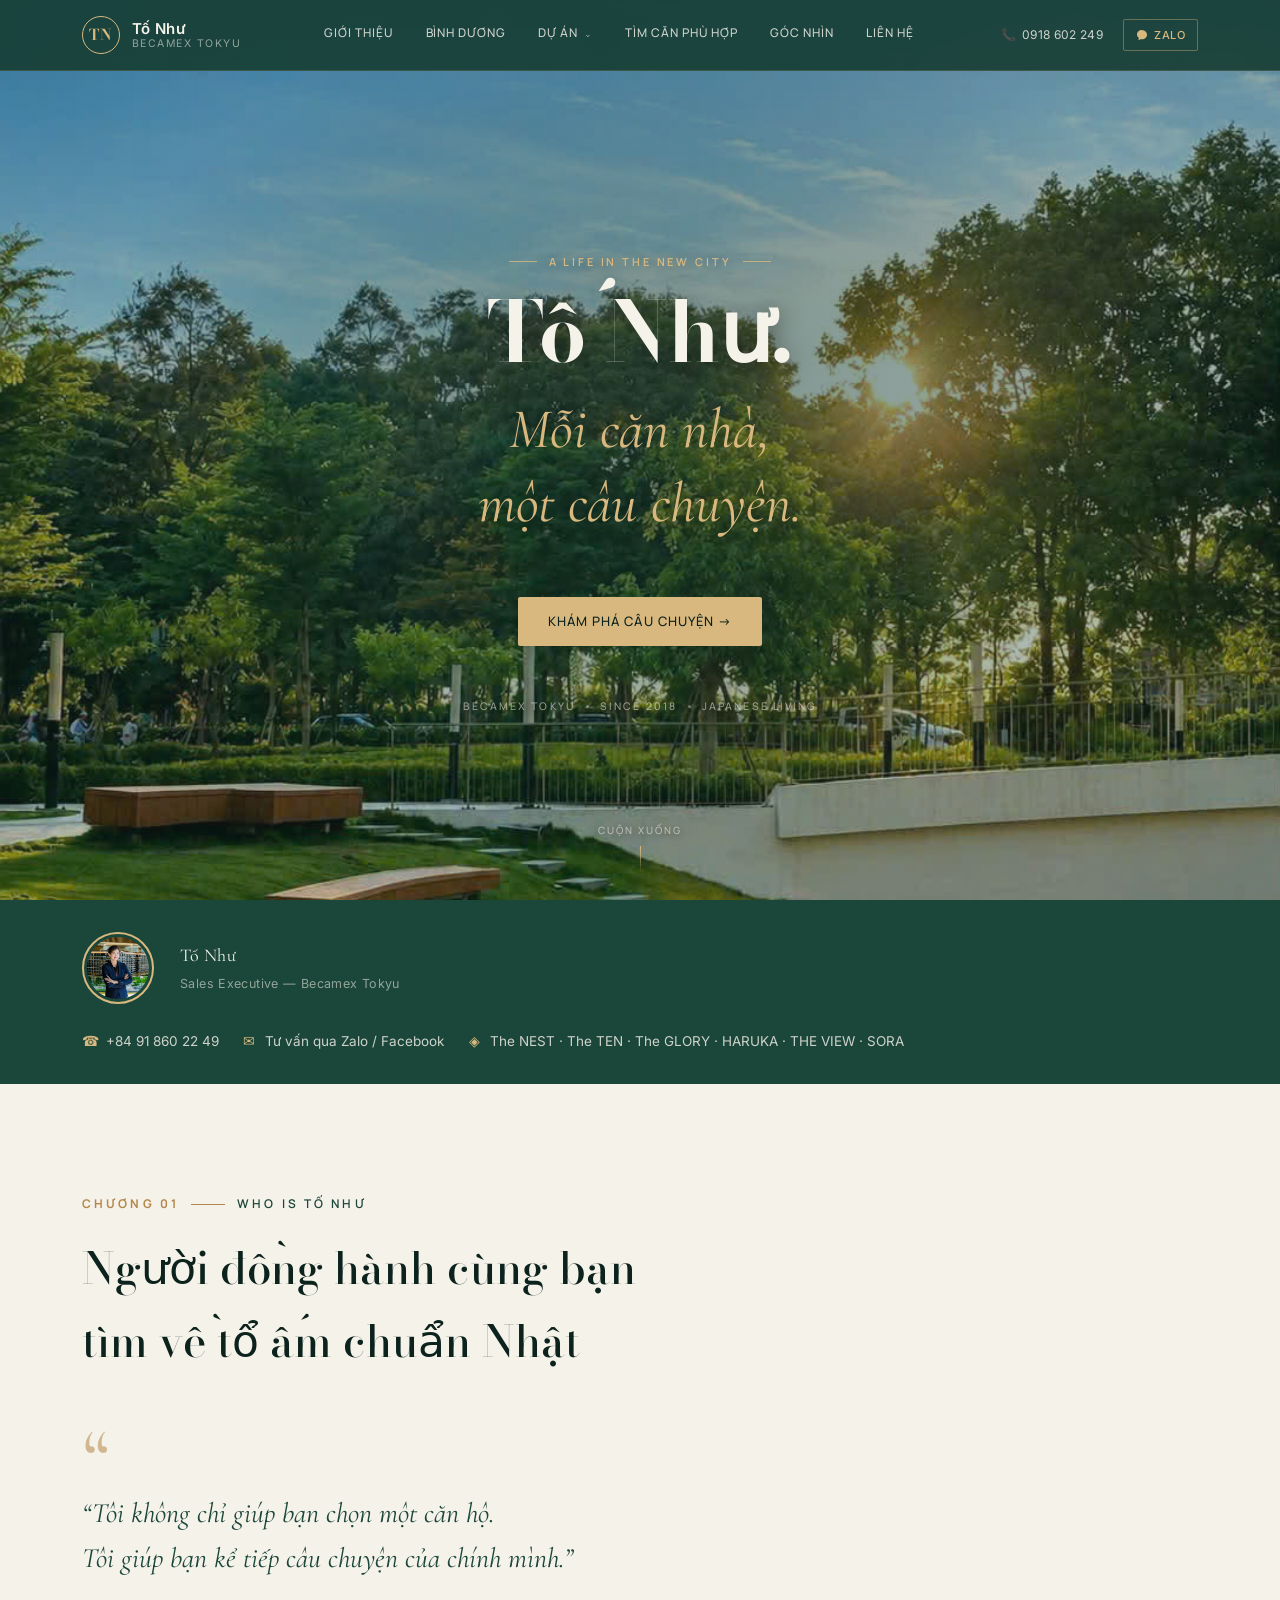
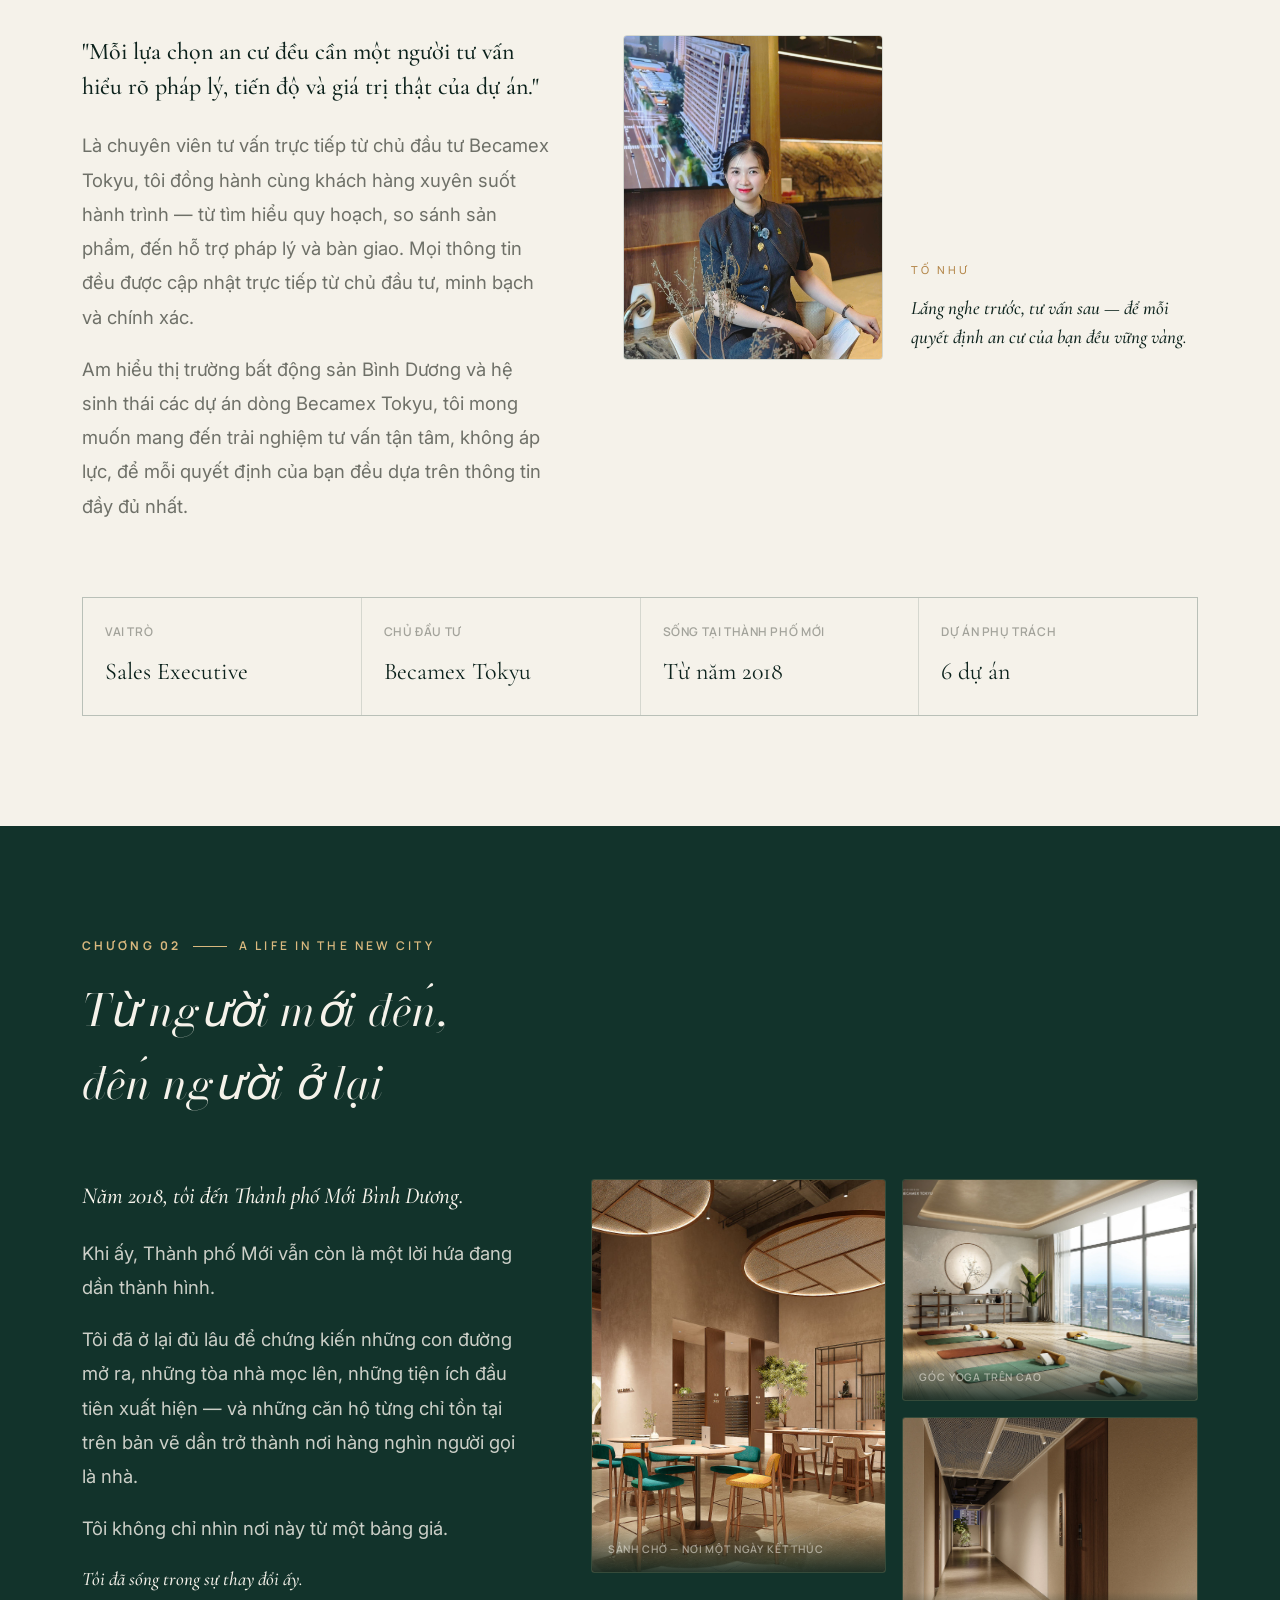
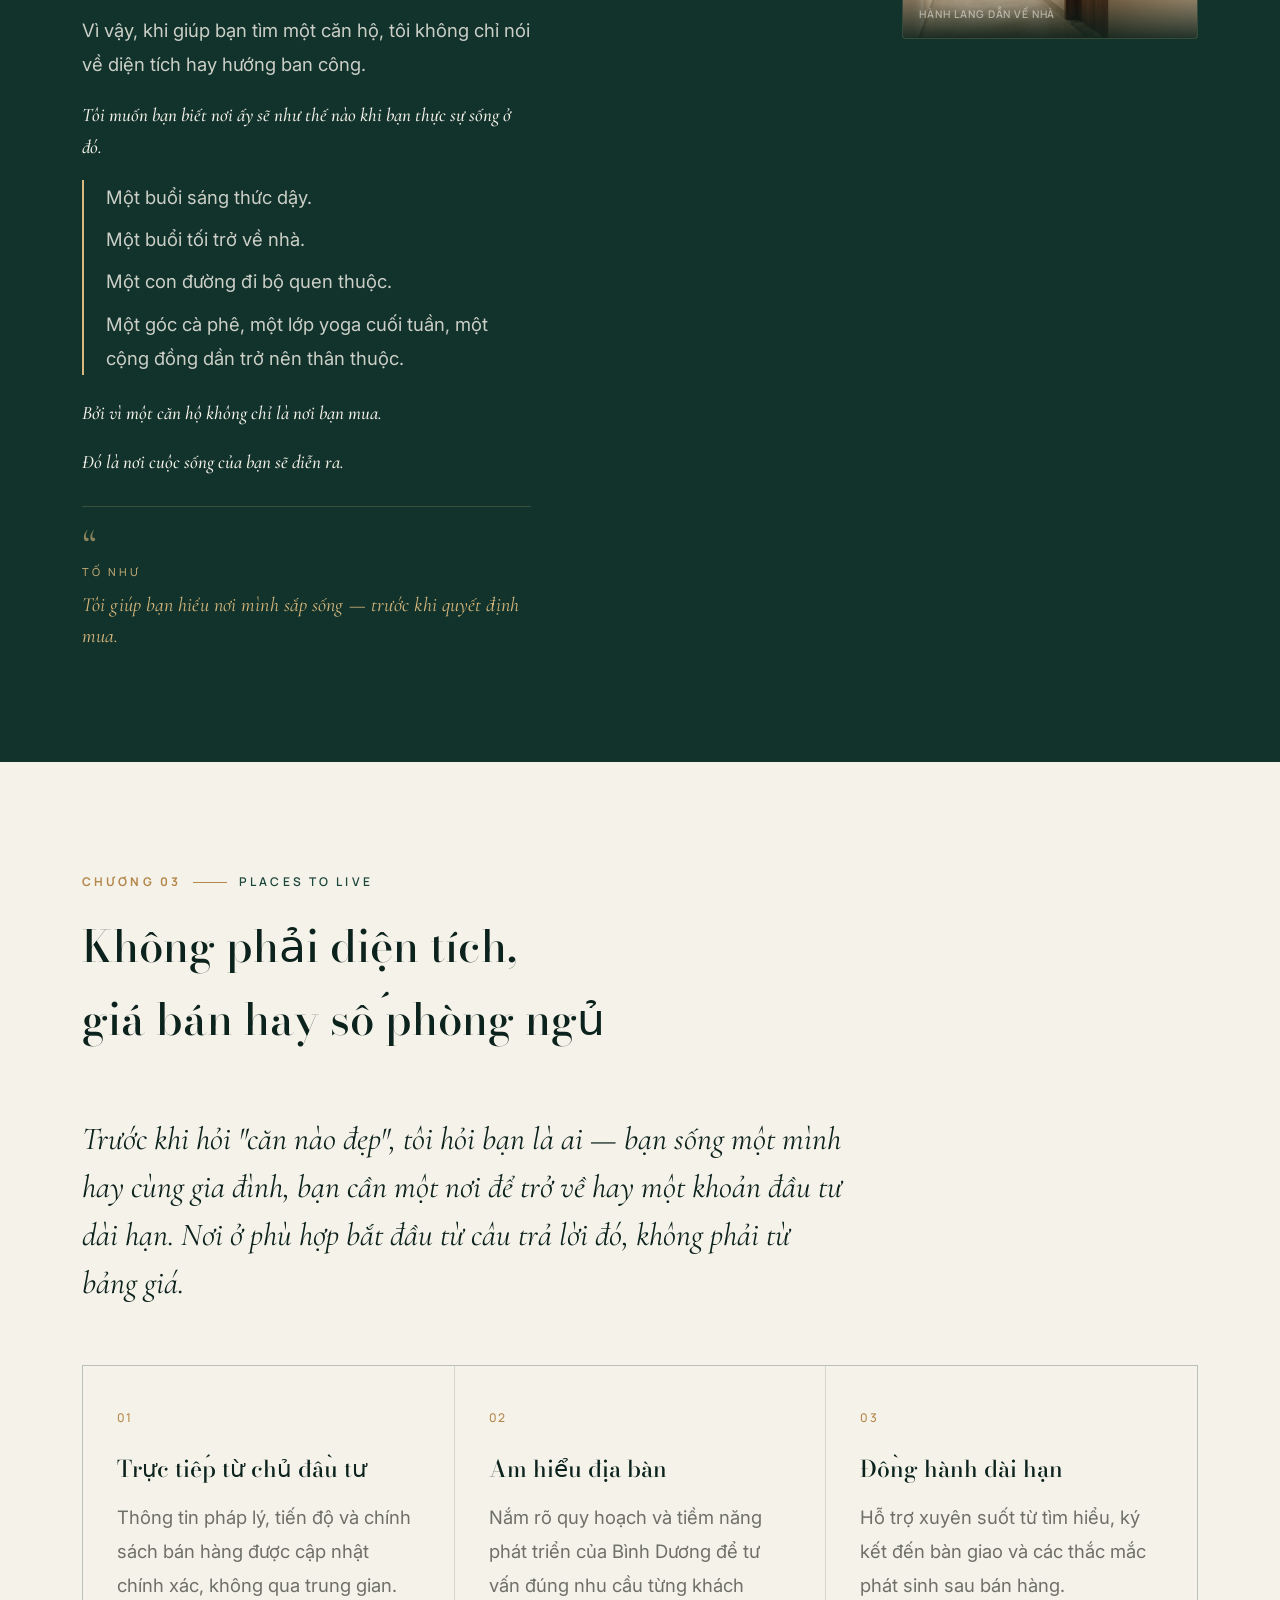
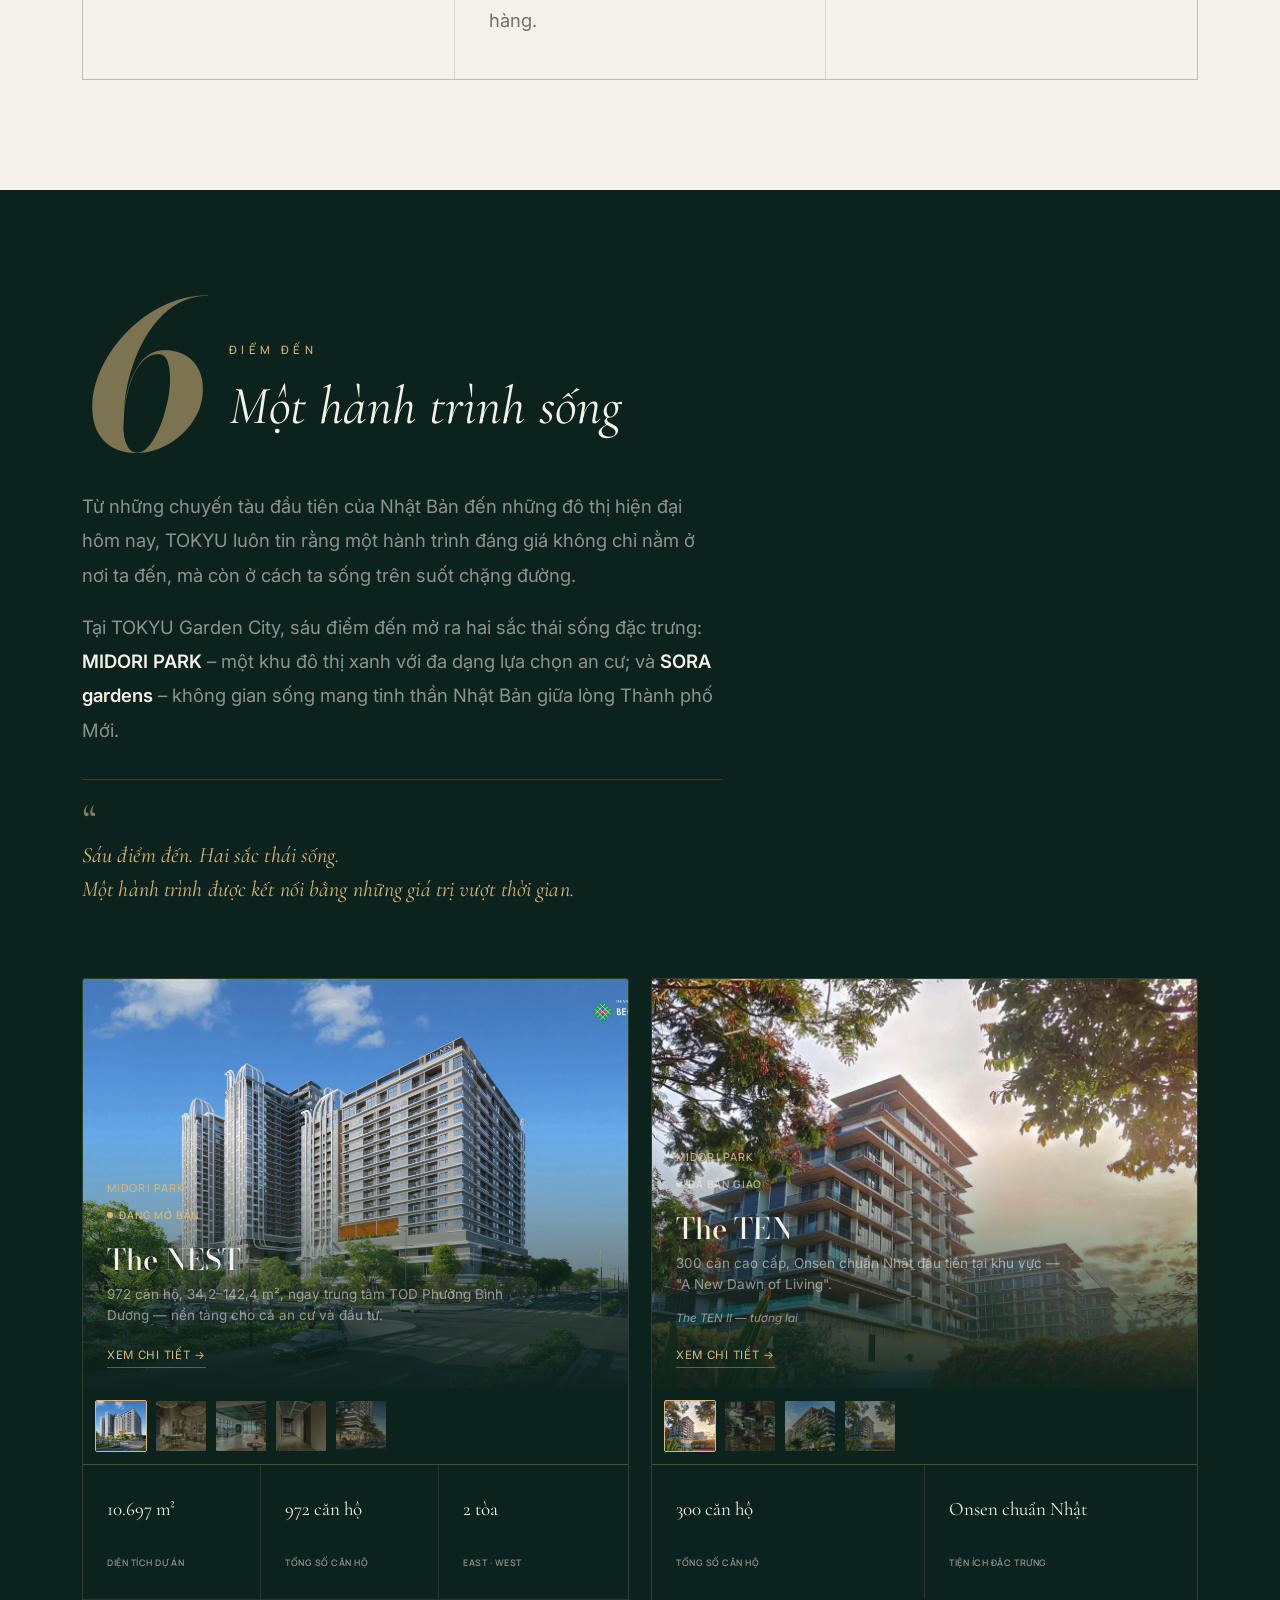
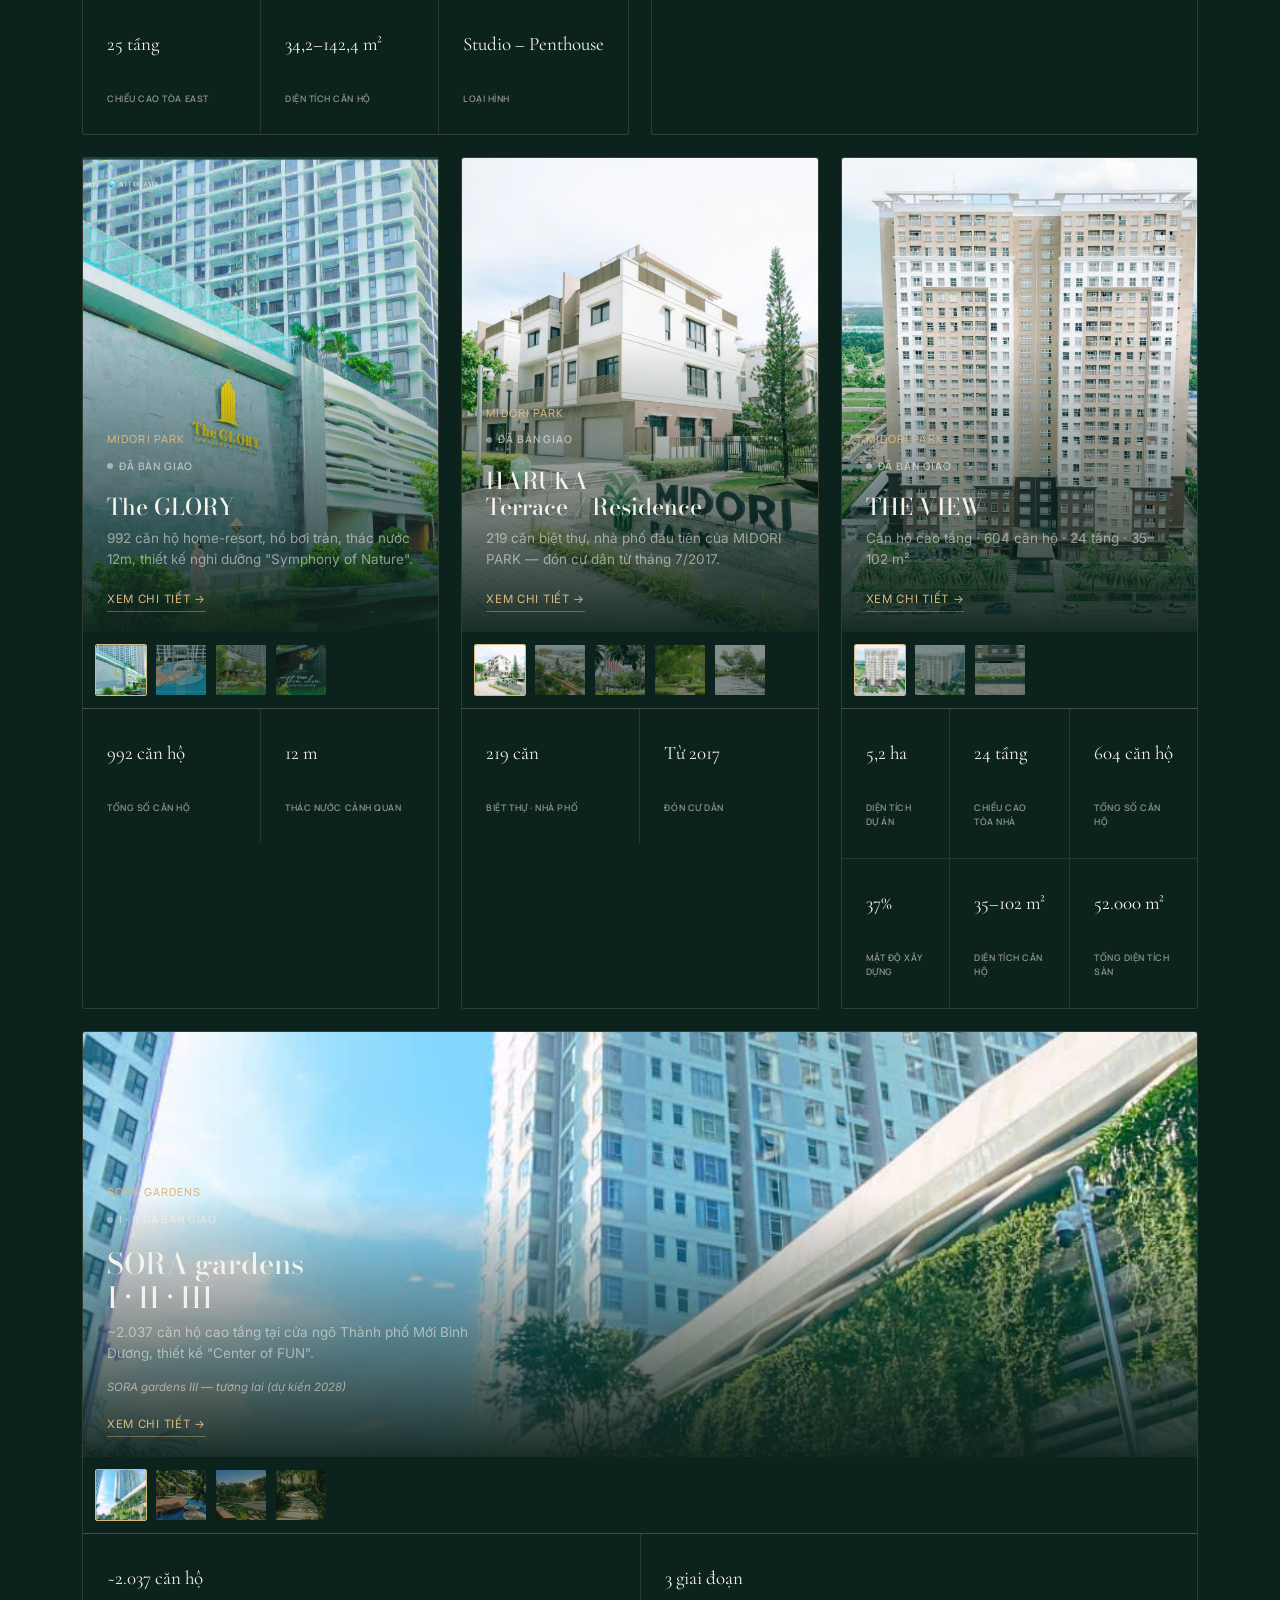
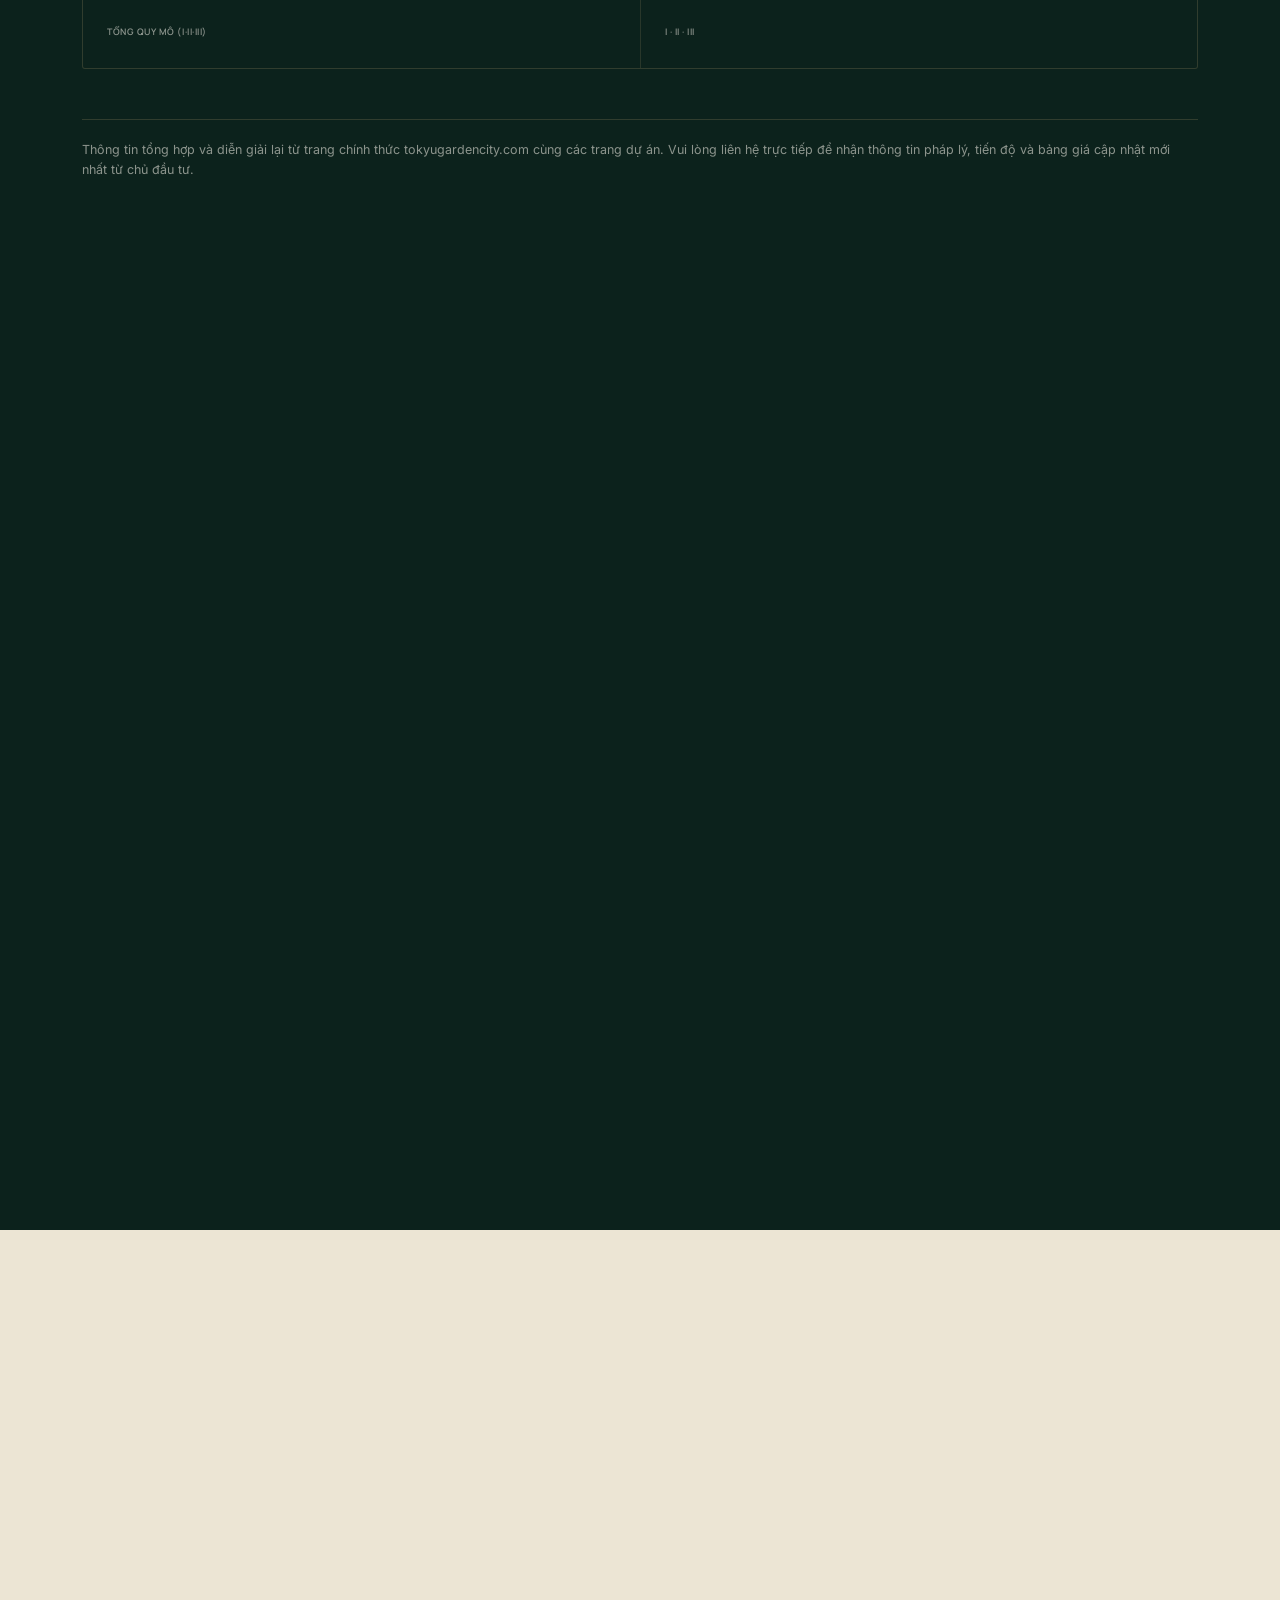
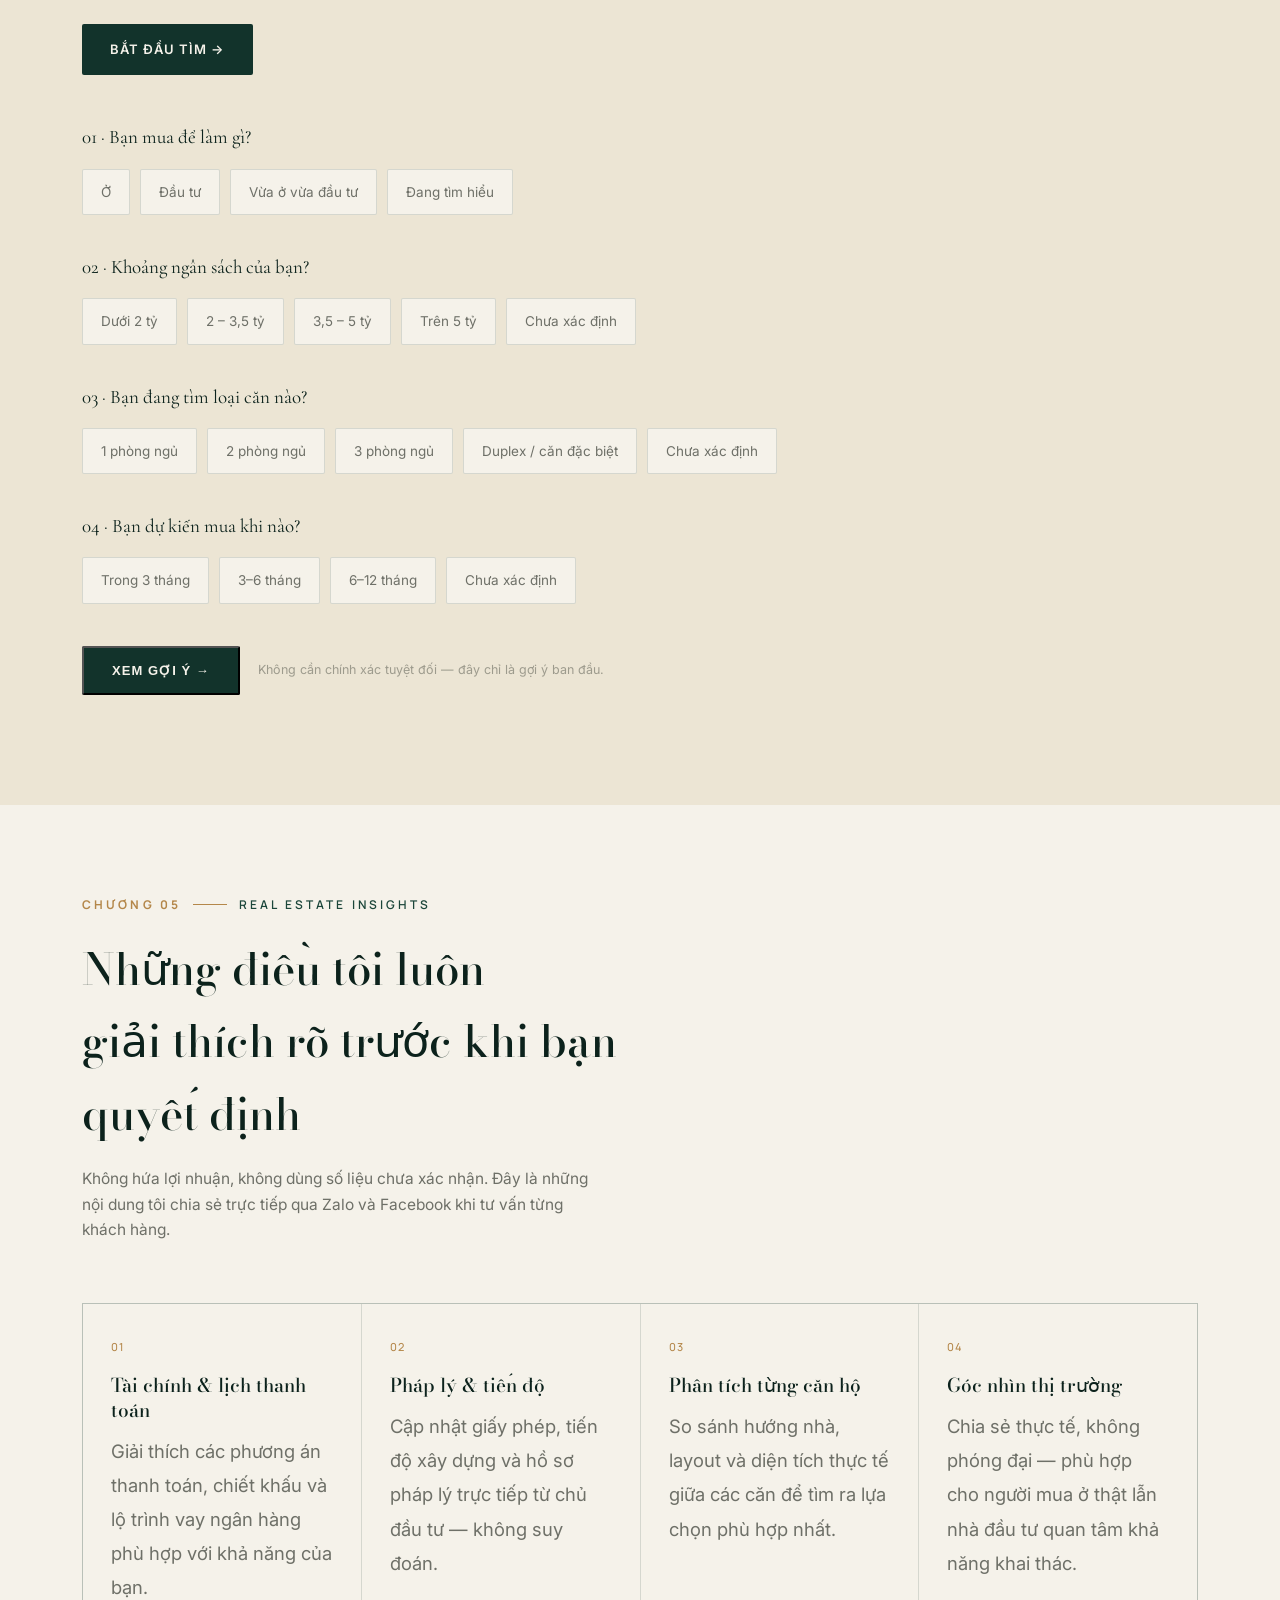
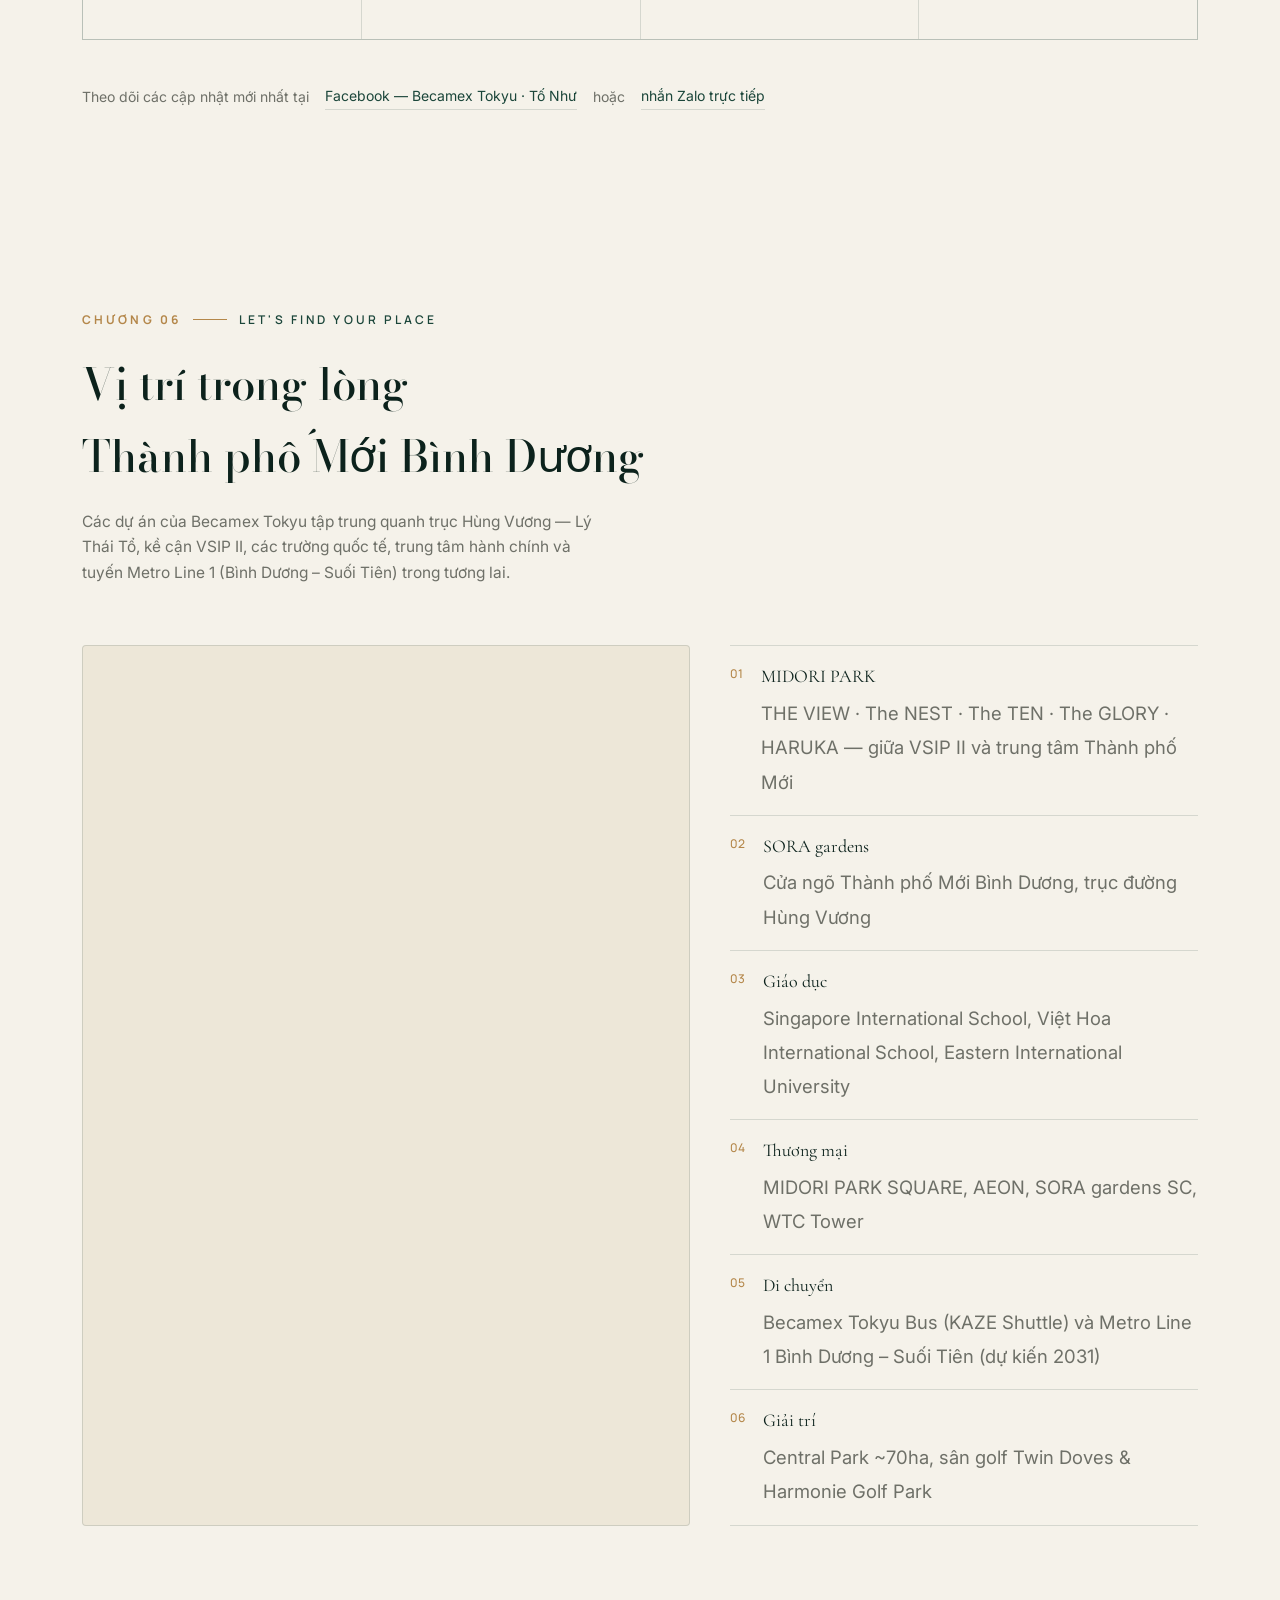
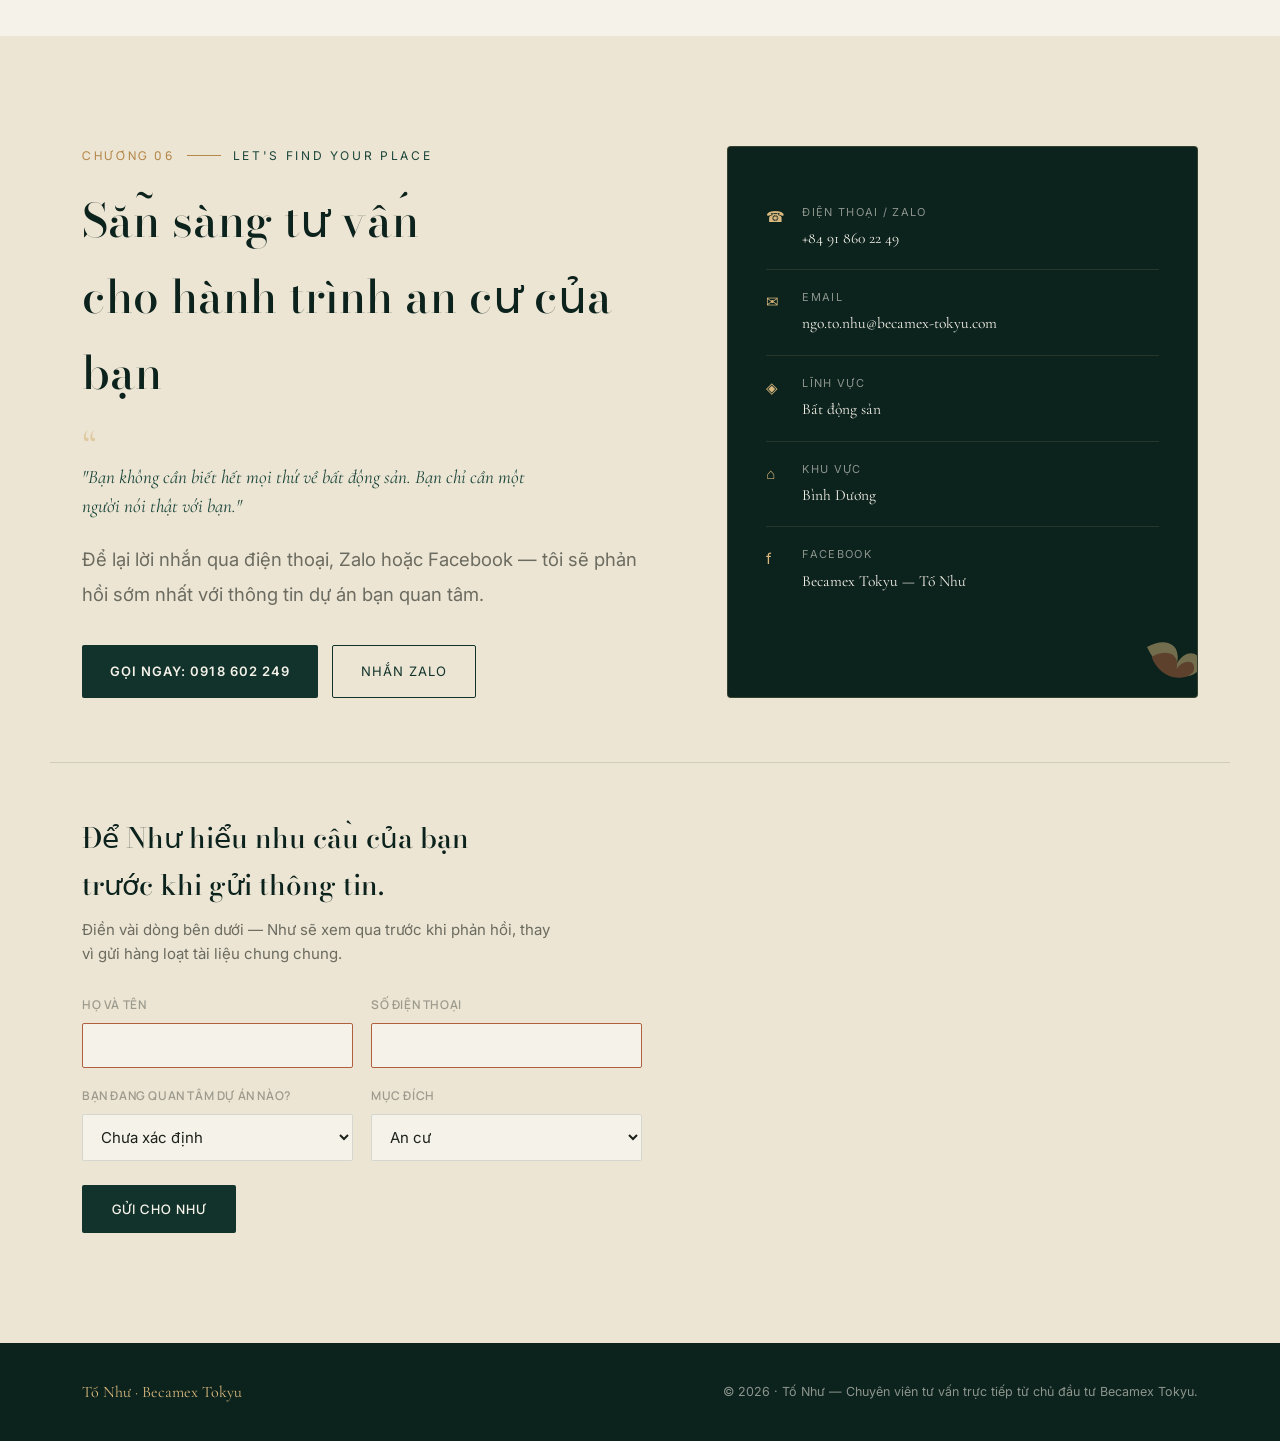
==== commit 2ed12c7f: "Add Phase 1 conversion features: sticky contact bar, project comparison, quiz, lead form - Sticky co" ====
--- a/index.html
+++ b/index.html
@@ -5,6 +5,8 @@
 <meta name="viewport" content="width=device-width, initial-scale=1.0">
 <title>Tố Như | Becamex Tokyu — A Life in the New City</title>
 <meta name="description" content="Tố Như — chuyên viên tư vấn trực tiếp từ Becamex Tokyu, sống tại Thành phố Mới Bình Dương từ năm 2018. Không chỉ giúp bạn chọn một căn hộ, mà giúp bạn hiểu nơi mình sắp sống.">
+<link rel="icon" type="image/svg+xml" href="assets/favicon.svg">
+<link rel="stylesheet" href="assets/sticky-bar.css">
 <link rel="preconnect" href="https://fonts.googleapis.com">
 <link rel="preconnect" href="https://fonts.gstatic.com" crossorigin>
 <link href="https://fonts.googleapis.com/css2?family=Bodoni+Moda:ital,wght@0,400;0,500;0,600;0,700;1,400;1,500&family=Cormorant+Garamond:ital,wght@0,400;0,500;0,600;1,400;1,500;1,600&family=Manrope:wght@500;600;700&family=Inter:wght@300;400;500;600&display=swap" rel="stylesheet">
@@ -683,6 +685,79 @@
     content:"“";display:block;font-family:var(--font-accent);font-style:normal;
     font-size:44px;line-height:0.6;color:var(--bronze-light);opacity:0.6;margin-bottom:6px;
   }
+
+  /* ===== COMPARE — 6 DỰ ÁN, MỘT LỰA CHỌN PHÙ HỢP ===== */
+  .compare-intro{max-width:640px;margin:64px 0 34px;}
+  .compare-intro h3{font-size:clamp(24px,3vw,32px);color:var(--paper);font-style:italic;font-weight:400;}
+  .compare-intro p{margin-top:12px;color:var(--on-forest-soft);font-size:15.5px;}
+  .compare-grid{display:grid;grid-template-columns:repeat(3,1fr);gap:1px;background:rgba(216,184,126,0.16);border:1px solid rgba(216,184,126,0.16);}
+  @media(max-width:900px){.compare-grid{grid-template-columns:repeat(2,1fr);}}
+  @media(max-width:640px){.compare-grid{grid-template-columns:1fr;}}
+  .compare-card{background:var(--forest-3);padding:26px 24px;display:flex;flex-direction:column;gap:12px;}
+  .compare-card .cc-name{font-family:var(--font-accent);font-size:21px;color:var(--paper);}
+  .compare-card .cc-row{display:flex;justify-content:space-between;gap:10px;font-size:12.5px;border-top:1px solid rgba(216,184,126,0.12);padding-top:9px;}
+  .compare-card .cc-row .cc-label{color:var(--on-forest-soft);letter-spacing:0.04em;text-transform:uppercase;font-family:var(--font-nav);font-size:10.5px;}
+  .compare-card .cc-row .cc-value{color:var(--paper);text-align:right;font-family:var(--font-accent);font-size:14.5px;}
+  .compare-card .cc-highlight{font-size:13.5px;color:var(--on-forest-soft);line-height:1.6;flex:1 1 auto;}
+  .compare-card .cc-cta{align-self:flex-start;font-size:11.5px;letter-spacing:0.06em;text-transform:uppercase;color:var(--bronze-light);border-bottom:1px solid rgba(216,184,126,0.4);padding-bottom:2px;margin-top:auto;}
+  .compare-card.light{background:var(--paper);border:1px solid var(--line);}
+  .compare-card.light .cc-name{color:var(--forest-3);}
+  .compare-card.light .cc-row{border-top-color:var(--line);}
+  .compare-card.light .cc-row .cc-label{color:var(--ink-faint);}
+  .compare-card.light .cc-row .cc-value{color:var(--forest-3);}
+  .compare-card.light .cc-highlight{color:var(--ink-soft);}
+  .compare-card.light .cc-cta{color:var(--forest-2);border-color:var(--line);}
+  .status.is-mixed{color:var(--terracotta);}
+  .status.is-mixed .pip{background:var(--terracotta);box-shadow:0 0 6px rgba(176,96,63,0.7);}
+
+  /* ===== TÌM CĂN PHÙ HỢP — QUIZ FOUNDATION ===== */
+  .quiz-section{background:var(--paper-deep);}
+  .quiz-section .head{margin-bottom:34px;}
+  #quizStartBtn{margin-bottom:8px;}
+  .quiz-form{max-width:760px;margin-top:38px;display:flex;flex-direction:column;gap:36px;}
+  .quiz-q{}
+  .quiz-q .qq-label{font-family:var(--font-accent);font-size:19px;color:var(--forest-3);margin-bottom:16px;}
+  .quiz-options{display:flex;flex-wrap:wrap;gap:10px;}
+  .quiz-option{position:relative;}
+  .quiz-option input{position:absolute;opacity:0;width:1px;height:1px;}
+  .quiz-option label{
+    display:inline-flex;align-items:center;padding:11px 18px;font-size:13.5px;color:var(--ink-soft);
+    background:var(--paper);border:1px solid var(--line);border-radius:2px;cursor:pointer;
+    transition:background .25s ease,border-color .25s ease,color .25s ease;
+  }
+  .quiz-option input:checked + label{background:var(--forest);border-color:var(--forest);color:var(--paper);}
+  .quiz-option input:focus-visible + label{outline:2px solid var(--bronze);outline-offset:2px;}
+  .quiz-actions{display:flex;align-items:center;gap:18px;margin-top:6px;}
+  .quiz-hint{font-size:12.5px;color:var(--ink-faint);}
+  .quiz-results{margin-top:44px;}
+  .quiz-result-lead{font-family:var(--font-accent);font-style:italic;font-size:22px;color:var(--forest-2);max-width:600px;margin-bottom:28px;line-height:1.5;}
+
+  /* ===== LEAD FORM — TỐI GIẢN ===== */
+  .lead-form-block{margin-top:64px;padding-top:52px;border-top:1px solid var(--line);}
+  .lead-form-block h3{font-size:clamp(22px,2.6vw,28px);color:var(--forest-3);margin-bottom:10px;}
+  .lead-form-block > p{color:var(--ink-soft);font-size:15px;max-width:480px;margin-bottom:28px;}
+  .lead-form{max-width:560px;display:flex;flex-direction:column;gap:18px;}
+  .lf-row{display:grid;grid-template-columns:1fr 1fr;gap:18px;}
+  @media(max-width:520px){.lf-row{grid-template-columns:1fr;}}
+  .lf-field label{display:block;font-size:12px;letter-spacing:0.05em;text-transform:uppercase;color:var(--ink-faint);margin-bottom:8px;font-family:var(--font-nav);font-weight:600;}
+  .lf-field input, .lf-field select{
+    width:100%;padding:12px 14px;font-size:15px;font-family:var(--font-body);color:var(--ink);
+    background:var(--paper);border:1px solid var(--line);border-radius:2px;transition:border-color .2s ease;
+  }
+  .lf-field input:focus, .lf-field select:focus{outline:none;border-color:var(--bronze);}
+  .lf-field input:invalid:not(:placeholder-shown){border-color:var(--terracotta);}
+  .lf-submit{margin-top:6px;}
+  .lf-submit button{
+    font-family:var(--font-nav);background:var(--forest);color:var(--paper);border:none;cursor:pointer;
+    padding:15px 30px;font-size:13px;letter-spacing:0.08em;text-transform:uppercase;font-weight:600;
+    border-radius:2px;transition:background .3s ease,opacity .3s ease;display:inline-flex;align-items:center;gap:10px;
+  }
+  .lf-submit button:hover{background:var(--forest-3);}
+  .lf-submit button:disabled{opacity:.6;cursor:default;}
+  .lf-state{margin-top:16px;font-size:14.5px;line-height:1.6;padding:14px 16px;border-radius:2px;display:none;}
+  .lf-state.is-visible{display:block;}
+  .lf-state.success{background:rgba(75,130,90,0.1);color:var(--forest-2);border:1px solid rgba(75,130,90,0.25);}
+  .lf-state.error{background:rgba(176,96,63,0.1);color:var(--terracotta);border:1px solid rgba(176,96,63,0.25);}
 </style>
 </head>
 <body class="locked">
@@ -750,6 +825,7 @@
           <a class="nav-mega-item" role="menuitem" href="05_Content/the-view.html"><span class="nav-mega-num">06</span><span class="nav-mega-dash">—</span><span class="nav-mega-name">THE VIEW</span></a>
         </div>
       </div>
+      <a href="#tim-can-phu-hop">Tìm căn phù hợp</a>
       <a href="#ch05">Góc nhìn</a>
       <a href="#ch06">Liên hệ</a>
       <a class="nav-link-phone" href="tel:+84918602249">📞 0918 602 249</a>
@@ -1076,6 +1152,74 @@
 
     </div>
     <p class="route-note">Thông tin tổng hợp và diễn giải lại từ trang chính thức tokyugardencity.com cùng các trang dự án. Vui lòng liên hệ trực tiếp để nhận thông tin pháp lý, tiến độ và bảng giá cập nhật mới nhất từ chủ đầu tư.</p>
+
+    <div class="compare-intro reveal">
+      <h3>6 dự án. Một lựa chọn phù hợp với bạn.</h3>
+      <p>So sánh nhanh trước khi mở từng trang dự án. Ô nào chưa có số liệu xác nhận từ chủ đầu tư sẽ ghi rõ "Đang cập nhật" — Như không đoán số để đưa cho bạn.</p>
+    </div>
+    <div class="compare-grid reveal" id="compareGrid" aria-label="Bảng so sánh 6 dự án"></div>
+  </div>
+</section>
+
+<!-- ===================== TÌM CĂN PHÙ HỢP — QUIZ FOUNDATION ===================== -->
+<section class="section quiz-section" id="tim-can-phu-hop">
+  <div class="wrap">
+    <div class="head reveal">
+      <div class="kicker"><span class="dash"></span> Tìm căn phù hợp</div>
+      <h2>Bạn đang tìm một nơi để sống,<br>hay một nơi để đầu tư?</h2>
+      <p>Chỉ vài câu hỏi, Như sẽ giúp bạn thu hẹp những lựa chọn phù hợp — không cần đọc hết cả 6 trang dự án.</p>
+    </div>
+    <a class="btn-dark" href="#" id="quizStartBtn">Bắt đầu tìm →</a>
+
+    <form class="quiz-form reveal" id="quizForm" hidden>
+      <div class="quiz-q">
+        <div class="qq-label">01 · Bạn mua để làm gì?</div>
+        <div class="quiz-options" role="radiogroup" aria-label="Mục đích mua">
+          <div class="quiz-option"><input type="radio" name="purpose" id="p-an-cu" value="an-cu" required><label for="p-an-cu">Ở</label></div>
+          <div class="quiz-option"><input type="radio" name="purpose" id="p-dau-tu" value="dau-tu"><label for="p-dau-tu">Đầu tư</label></div>
+          <div class="quiz-option"><input type="radio" name="purpose" id="p-vua" value="vua"><label for="p-vua">Vừa ở vừa đầu tư</label></div>
+          <div class="quiz-option"><input type="radio" name="purpose" id="p-tim-hieu" value="tim-hieu"><label for="p-tim-hieu">Đang tìm hiểu</label></div>
+        </div>
+      </div>
+      <div class="quiz-q">
+        <div class="qq-label">02 · Khoảng ngân sách của bạn?</div>
+        <div class="quiz-options" role="radiogroup" aria-label="Khoảng ngân sách">
+          <div class="quiz-option"><input type="radio" name="budget" id="b-1" value="duoi-2ty" required><label for="b-1">Dưới 2 tỷ</label></div>
+          <div class="quiz-option"><input type="radio" name="budget" id="b-2" value="2-3.5ty"><label for="b-2">2 – 3,5 tỷ</label></div>
+          <div class="quiz-option"><input type="radio" name="budget" id="b-3" value="3.5-5ty"><label for="b-3">3,5 – 5 tỷ</label></div>
+          <div class="quiz-option"><input type="radio" name="budget" id="b-4" value="tren-5ty"><label for="b-4">Trên 5 tỷ</label></div>
+          <div class="quiz-option"><input type="radio" name="budget" id="b-5" value="chua-xac-dinh"><label for="b-5">Chưa xác định</label></div>
+        </div>
+      </div>
+      <div class="quiz-q">
+        <div class="qq-label">03 · Bạn đang tìm loại căn nào?</div>
+        <div class="quiz-options" role="radiogroup" aria-label="Loại căn">
+          <div class="quiz-option"><input type="radio" name="bedroom" id="r-1pn" value="1pn" required><label for="r-1pn">1 phòng ngủ</label></div>
+          <div class="quiz-option"><input type="radio" name="bedroom" id="r-2pn" value="2pn"><label for="r-2pn">2 phòng ngủ</label></div>
+          <div class="quiz-option"><input type="radio" name="bedroom" id="r-3pn" value="3pn"><label for="r-3pn">3 phòng ngủ</label></div>
+          <div class="quiz-option"><input type="radio" name="bedroom" id="r-duplex" value="duplex"><label for="r-duplex">Duplex / căn đặc biệt</label></div>
+          <div class="quiz-option"><input type="radio" name="bedroom" id="r-chua-xd" value=""><label for="r-chua-xd">Chưa xác định</label></div>
+        </div>
+      </div>
+      <div class="quiz-q">
+        <div class="qq-label">04 · Bạn dự kiến mua khi nào?</div>
+        <div class="quiz-options" role="radiogroup" aria-label="Thời điểm dự kiến mua">
+          <div class="quiz-option"><input type="radio" name="timeline" id="t-1" value="3-thang" required><label for="t-1">Trong 3 tháng</label></div>
+          <div class="quiz-option"><input type="radio" name="timeline" id="t-2" value="3-6-thang"><label for="t-2">3–6 tháng</label></div>
+          <div class="quiz-option"><input type="radio" name="timeline" id="t-3" value="6-12-thang"><label for="t-3">6–12 tháng</label></div>
+          <div class="quiz-option"><input type="radio" name="timeline" id="t-4" value="chua-xac-dinh"><label for="t-4">Chưa xác định</label></div>
+        </div>
+      </div>
+      <div class="quiz-actions">
+        <button class="btn-dark" type="submit">Xem gợi ý →</button>
+        <span class="quiz-hint">Không cần chính xác tuyệt đối — đây chỉ là gợi ý ban đầu.</span>
+      </div>
+    </form>
+
+    <div class="quiz-results" id="quizResults" hidden>
+      <p class="quiz-result-lead">"Như đã hiểu sơ bộ nhu cầu của bạn. Bạn có thể xem những dự án phù hợp nhất bên dưới."</p>
+      <div class="compare-grid" id="quizResultGrid" aria-label="Dự án gợi ý"></div>
+    </div>
   </div>
 </section>
 
@@ -1167,10 +1311,50 @@
         </g>
       </svg>
       <div class="row"><span class="ic">☎</span><div><div class="t">Điện thoại / Zalo</div><div class="v">+84 91 860 22 49</div></div></div>
+      <div class="row"><span class="ic">✉</span><div><div class="t">Email</div><div class="v"><a href="mailto:ngo.to.nhu@becamex-tokyu.com">ngo.to.nhu@becamex-tokyu.com</a></div></div></div>
       <div class="row"><span class="ic">◈</span><div><div class="t">Lĩnh vực</div><div class="v">Bất động sản</div></div></div>
       <div class="row"><span class="ic">⌂</span><div><div class="t">Khu vực</div><div class="v">Bình Dương</div></div></div>
       <div class="row"><span class="ic">f</span><div><div class="t">Facebook</div><div class="v"><a href="https://www.facebook.com/profile.php?id=100034539233437" target="_blank" rel="noopener">Becamex Tokyu — Tố Như</a></div></div></div>
     </div>
+  </div>
+
+  <div class="wrap lead-form-block reveal">
+    <h3>Để Như hiểu nhu cầu của bạn<br>trước khi gửi thông tin.</h3>
+    <p>Điền vài dòng bên dưới — Như sẽ xem qua trước khi phản hồi, thay vì gửi hàng loạt tài liệu chung chung.</p>
+    <form class="lead-form" id="leadForm" novalidate>
+      <div class="lf-row">
+        <div class="lf-field">
+          <label for="lf-name">Họ và tên</label>
+          <input type="text" id="lf-name" name="name" required autocomplete="name">
+        </div>
+        <div class="lf-field">
+          <label for="lf-phone">Số điện thoại</label>
+          <input type="tel" id="lf-phone" name="phone" required autocomplete="tel" pattern="[0-9+ ]{8,15}">
+        </div>
+      </div>
+      <div class="lf-row">
+        <div class="lf-field">
+          <label for="lf-project">Bạn đang quan tâm dự án nào?</label>
+          <select id="lf-project" name="project">
+            <option value="Chưa xác định">Chưa xác định</option>
+          </select>
+        </div>
+        <div class="lf-field">
+          <label for="lf-goal">Mục đích</label>
+          <select id="lf-goal" name="goal">
+            <option value="An cư">An cư</option>
+            <option value="Đầu tư">Đầu tư</option>
+            <option value="Vừa ở vừa đầu tư">Vừa ở vừa đầu tư</option>
+            <option value="Đang tìm hiểu">Đang tìm hiểu</option>
+          </select>
+        </div>
+      </div>
+      <div class="lf-submit">
+        <button type="submit" id="lfSubmitBtn">Gửi cho Như</button>
+      </div>
+      <div class="lf-state success" id="lfSuccess" role="status">Như đã nhận được thông tin của bạn.<br>Như sẽ xem nhu cầu trước và gửi lại những lựa chọn phù hợp.</div>
+      <div class="lf-state error" id="lfError" role="alert">Có một chút trục trặc. Bạn thử lại giúp Như nhé.</div>
+    </form>
   </div>
 </section>
 
@@ -1283,6 +1467,9 @@
   });
 </script>
 
+<script src="assets/projects-data.js"></script>
+<script src="assets/homepage.js"></script>
+<script src="assets/sticky-bar.js"></script>
 </body>
 </html>
 
--- a/assets/sticky-bar.css
+++ b/assets/sticky-bar.css
@@ -0,0 +1,58 @@
+/* Sticky contact bar — dùng chung cho toàn bộ site. Không đè lên nav, không che nội dung. */
+.tn-sticky-bar {
+  position: fixed;
+  left: 0;
+  right: 0;
+  bottom: 0;
+  z-index: 90;
+  display: flex;
+  justify-content: center;
+  padding: 14px 20px;
+  pointer-events: none;
+  opacity: 0;
+  transform: translateY(14px);
+  transition: opacity .45s ease, transform .45s ease;
+}
+.tn-sticky-bar.is-visible { opacity: 1; transform: translateY(0); pointer-events: auto; }
+
+.tn-sticky-inner {
+  display: flex;
+  align-items: stretch;
+  gap: 1px;
+  background: rgba(216, 184, 126, 0.28);
+  border: 1px solid rgba(216, 184, 126, 0.3);
+  border-radius: 3px;
+  overflow: hidden;
+  box-shadow: 0 18px 40px rgba(6, 20, 16, 0.28);
+}
+.tn-sticky-btn {
+  display: flex;
+  align-items: center;
+  gap: 9px;
+  padding: 13px 22px;
+  font-family: 'Manrope', sans-serif;
+  font-weight: 600;
+  font-size: 13px;
+  letter-spacing: 0.03em;
+  white-space: nowrap;
+  transition: background .25s ease, color .25s ease;
+}
+.tn-sticky-btn svg { width: 15px; height: 15px; flex: 0 0 auto; }
+.tn-label-short { display: none; }
+.tn-sticky-btn.tel { background: #12332B; color: #F5F2EA; }
+.tn-sticky-btn.tel:hover { background: #1B463A; }
+.tn-sticky-btn.zalo { background: #D8B87E; color: #0C221C; }
+.tn-sticky-btn.zalo:hover { background: #EAD09B; }
+.tn-sticky-btn:active { opacity: .85; }
+
+@media (max-width: 600px) {
+  .tn-sticky-bar { padding: 0; }
+  .tn-sticky-inner { width: 100%; border-radius: 0; border-width: 1px 0 0 0; }
+  .tn-sticky-btn { flex: 1 1 50%; justify-content: center; padding: 15px 12px; font-size: 13.5px; }
+  .tn-label-full { display: none; }
+  .tn-label-short { display: inline; }
+}
+
+@media (prefers-reduced-motion: reduce) {
+  .tn-sticky-bar { transition: none; }
+}
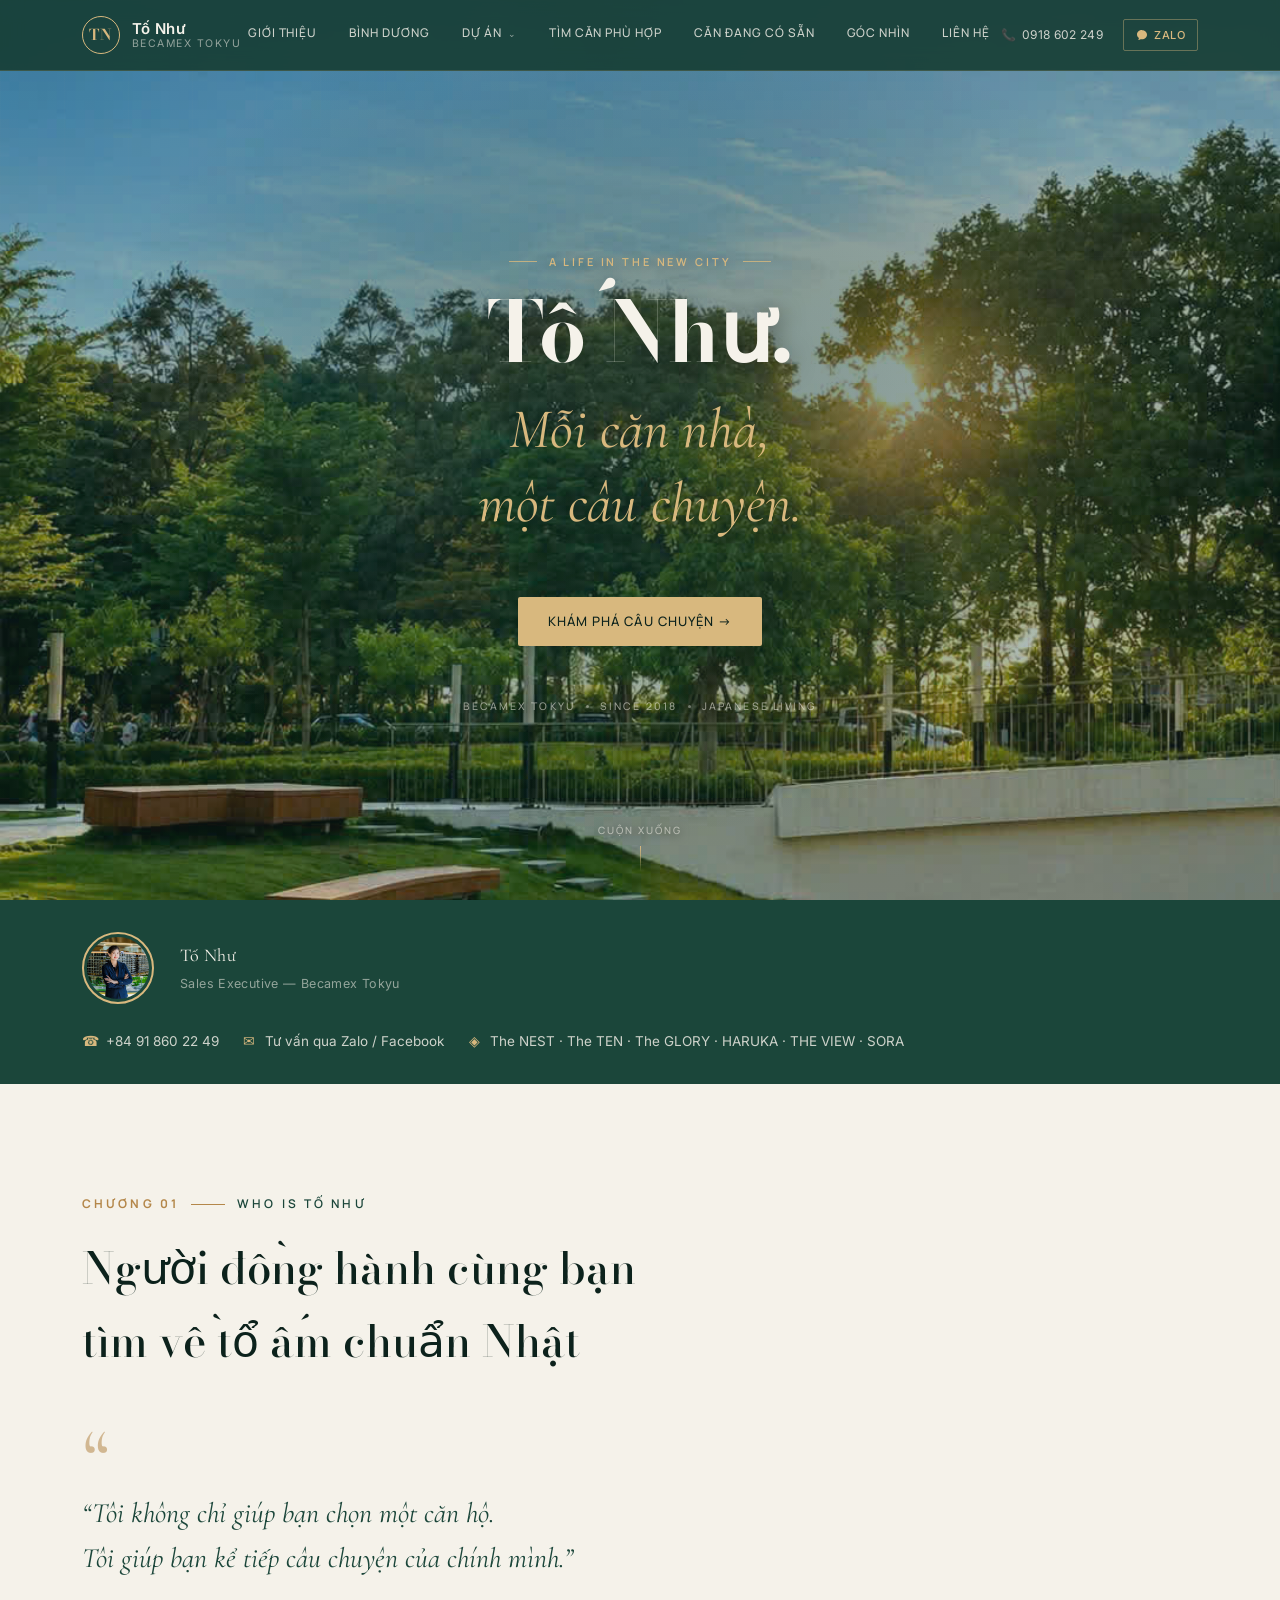
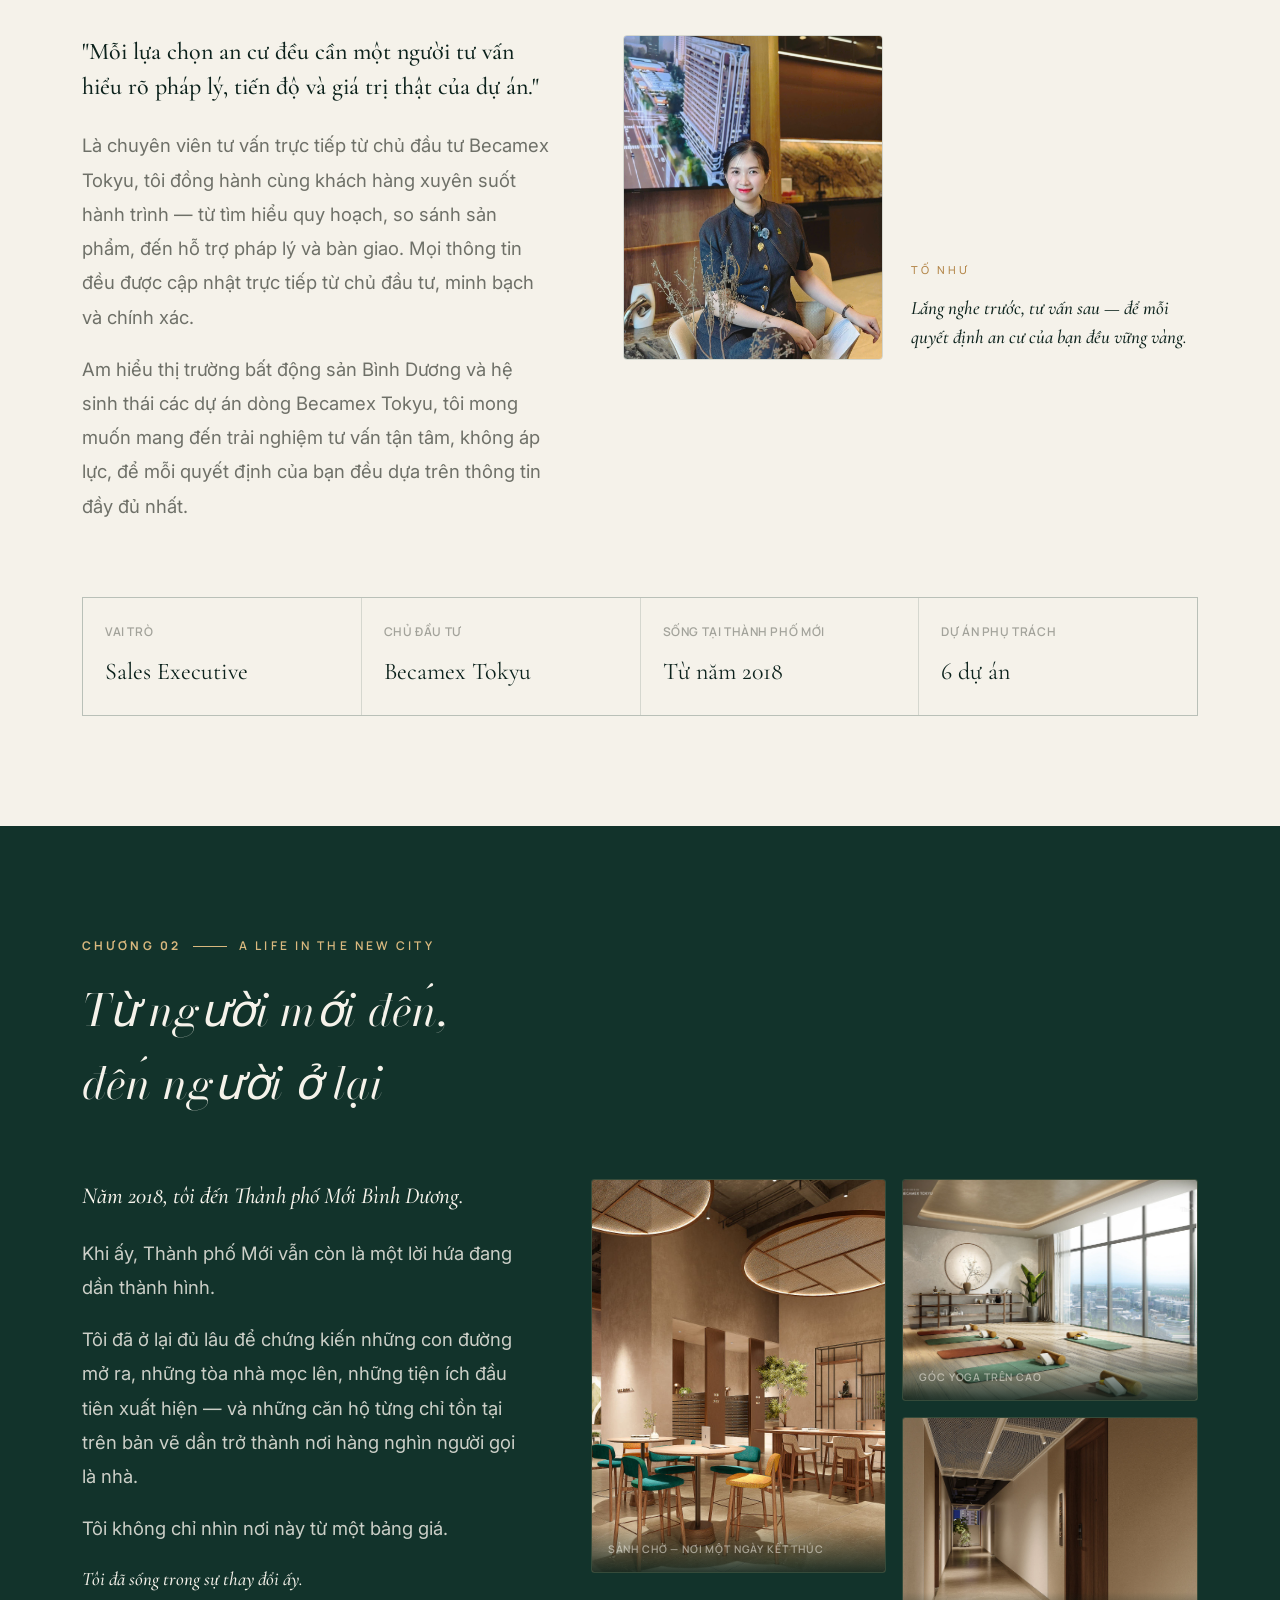
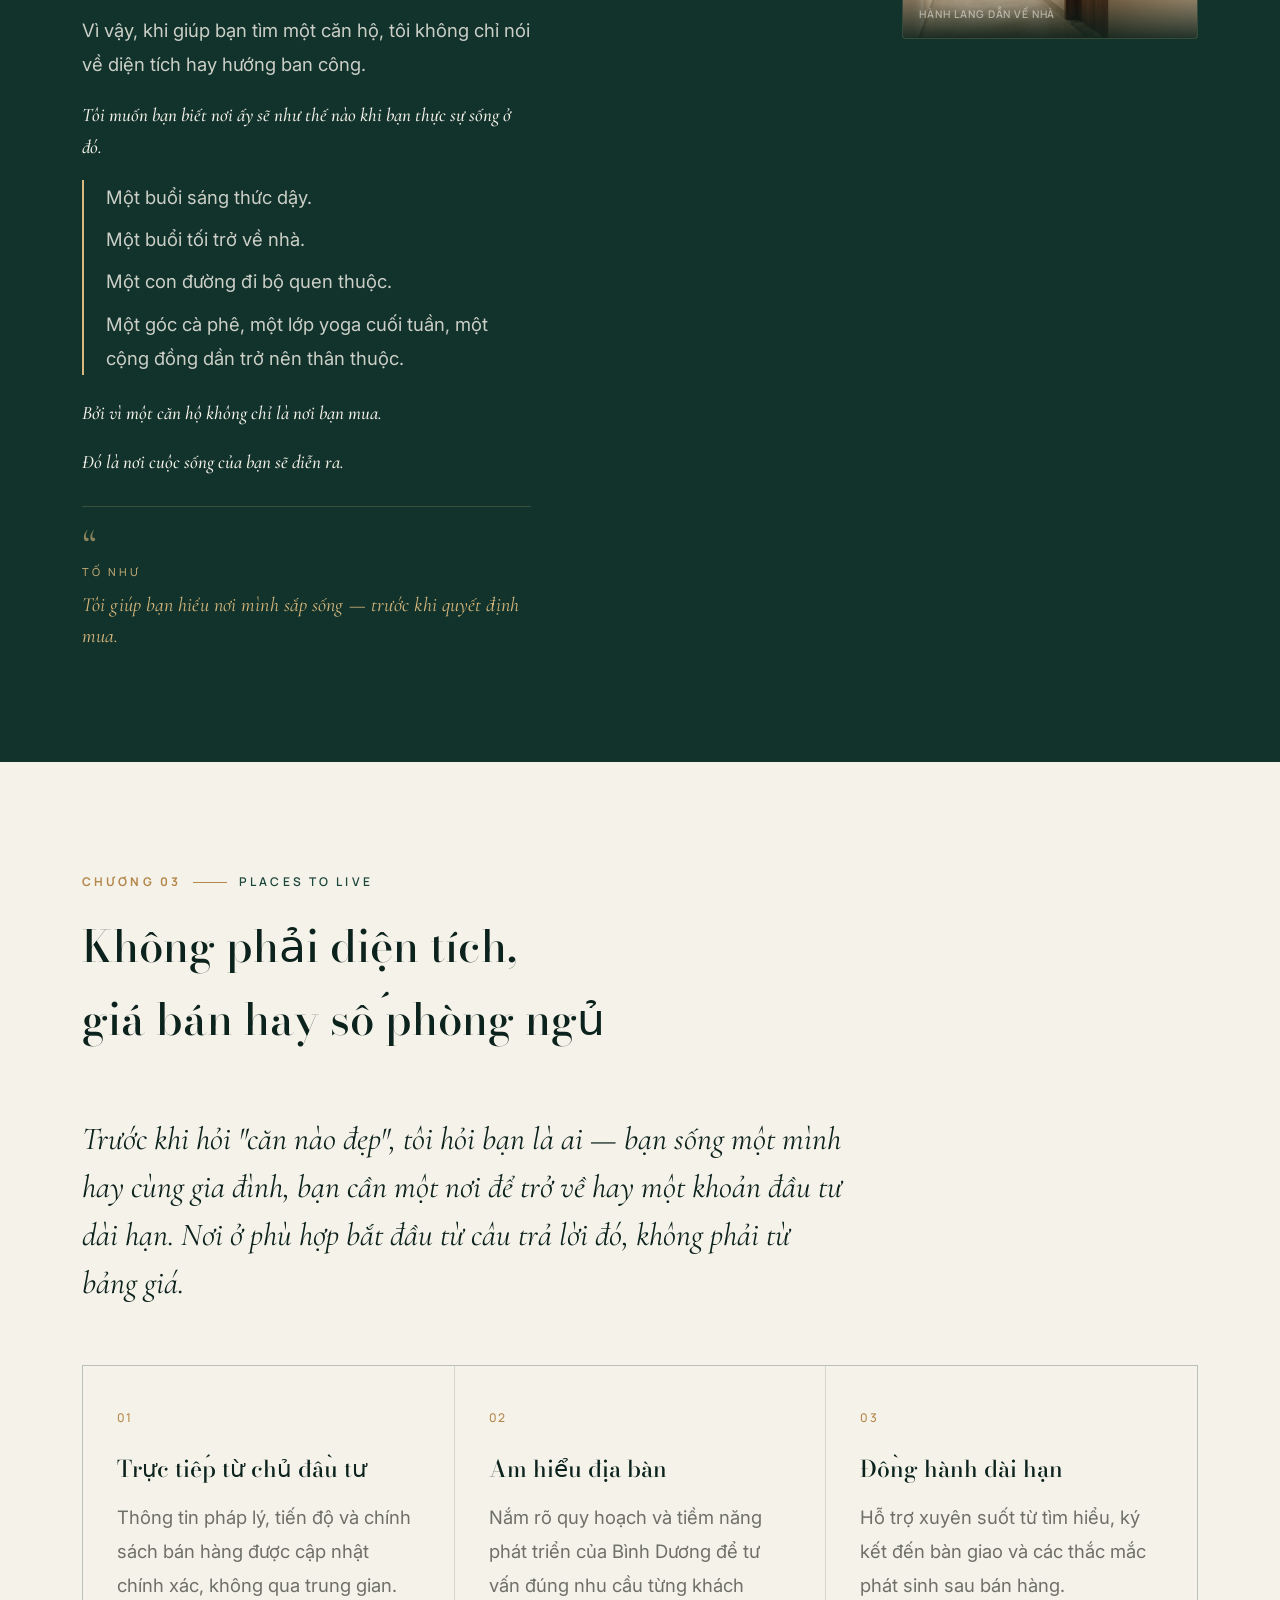
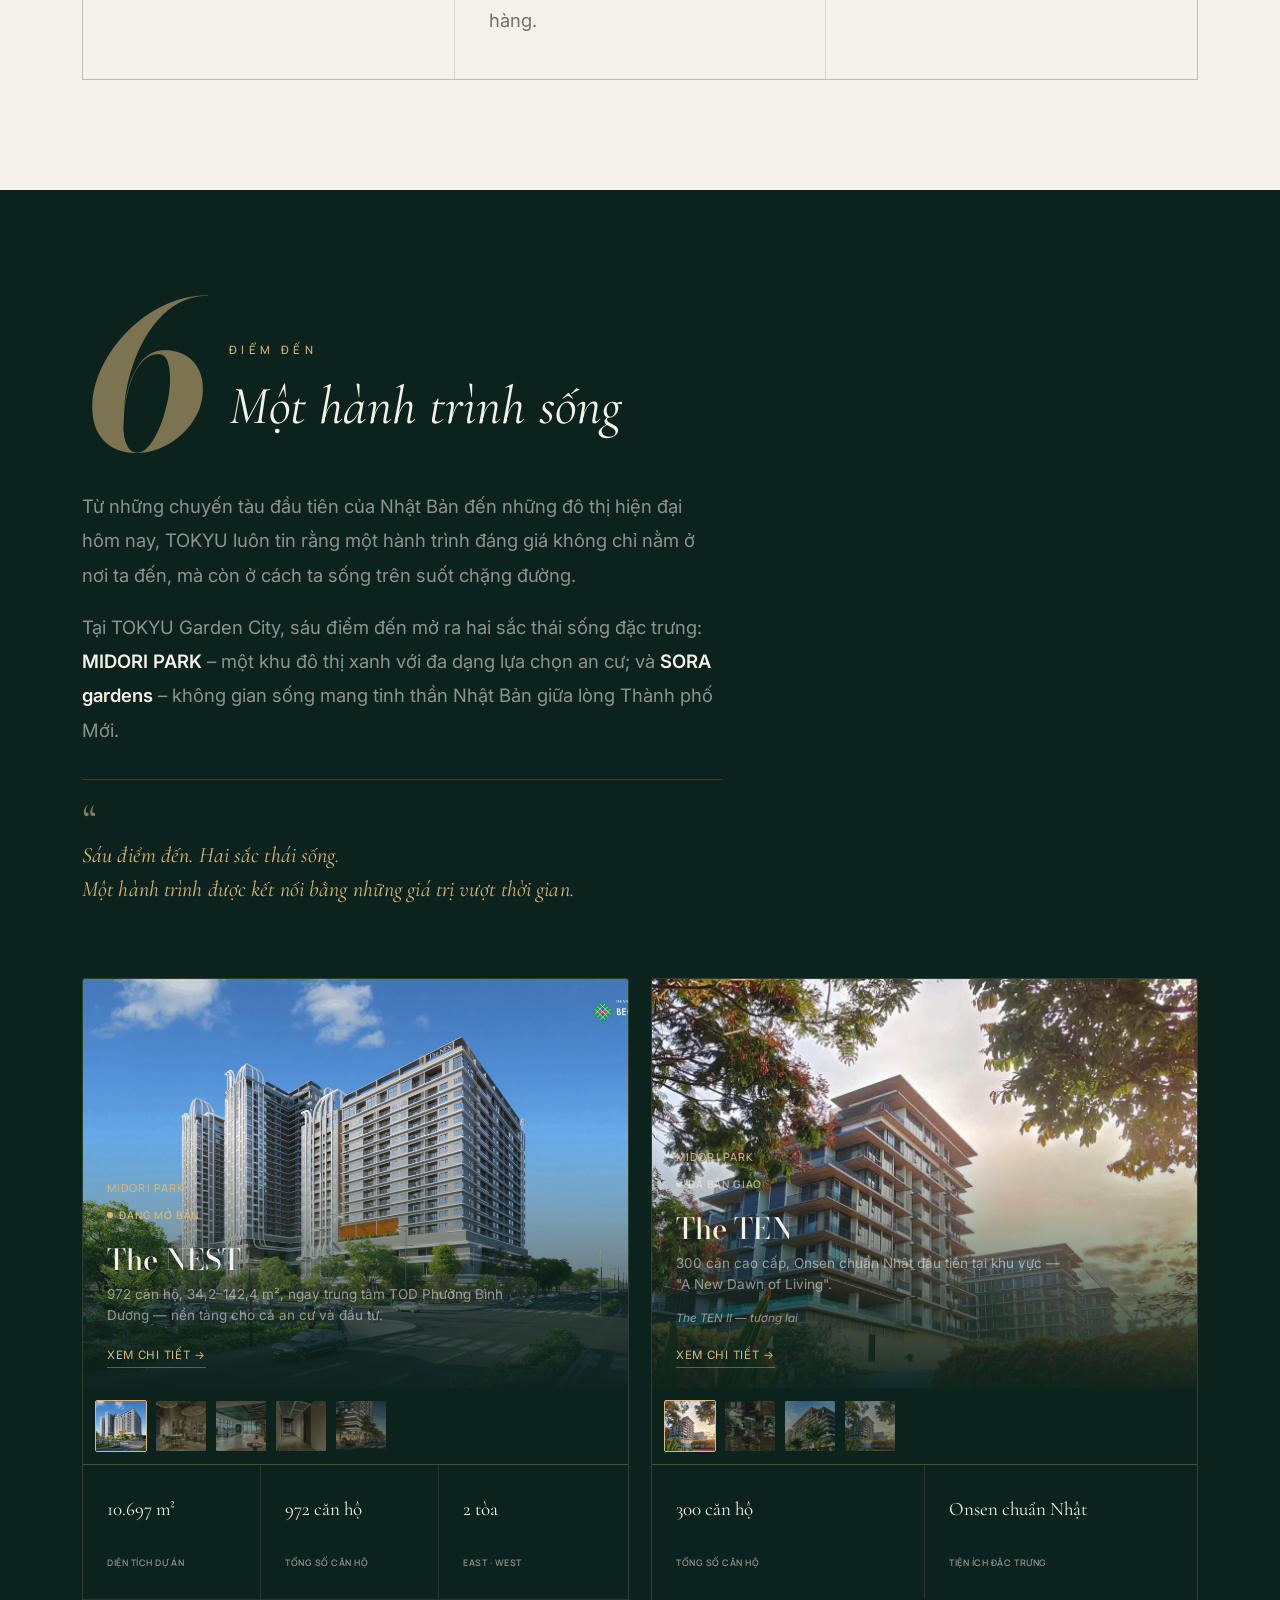
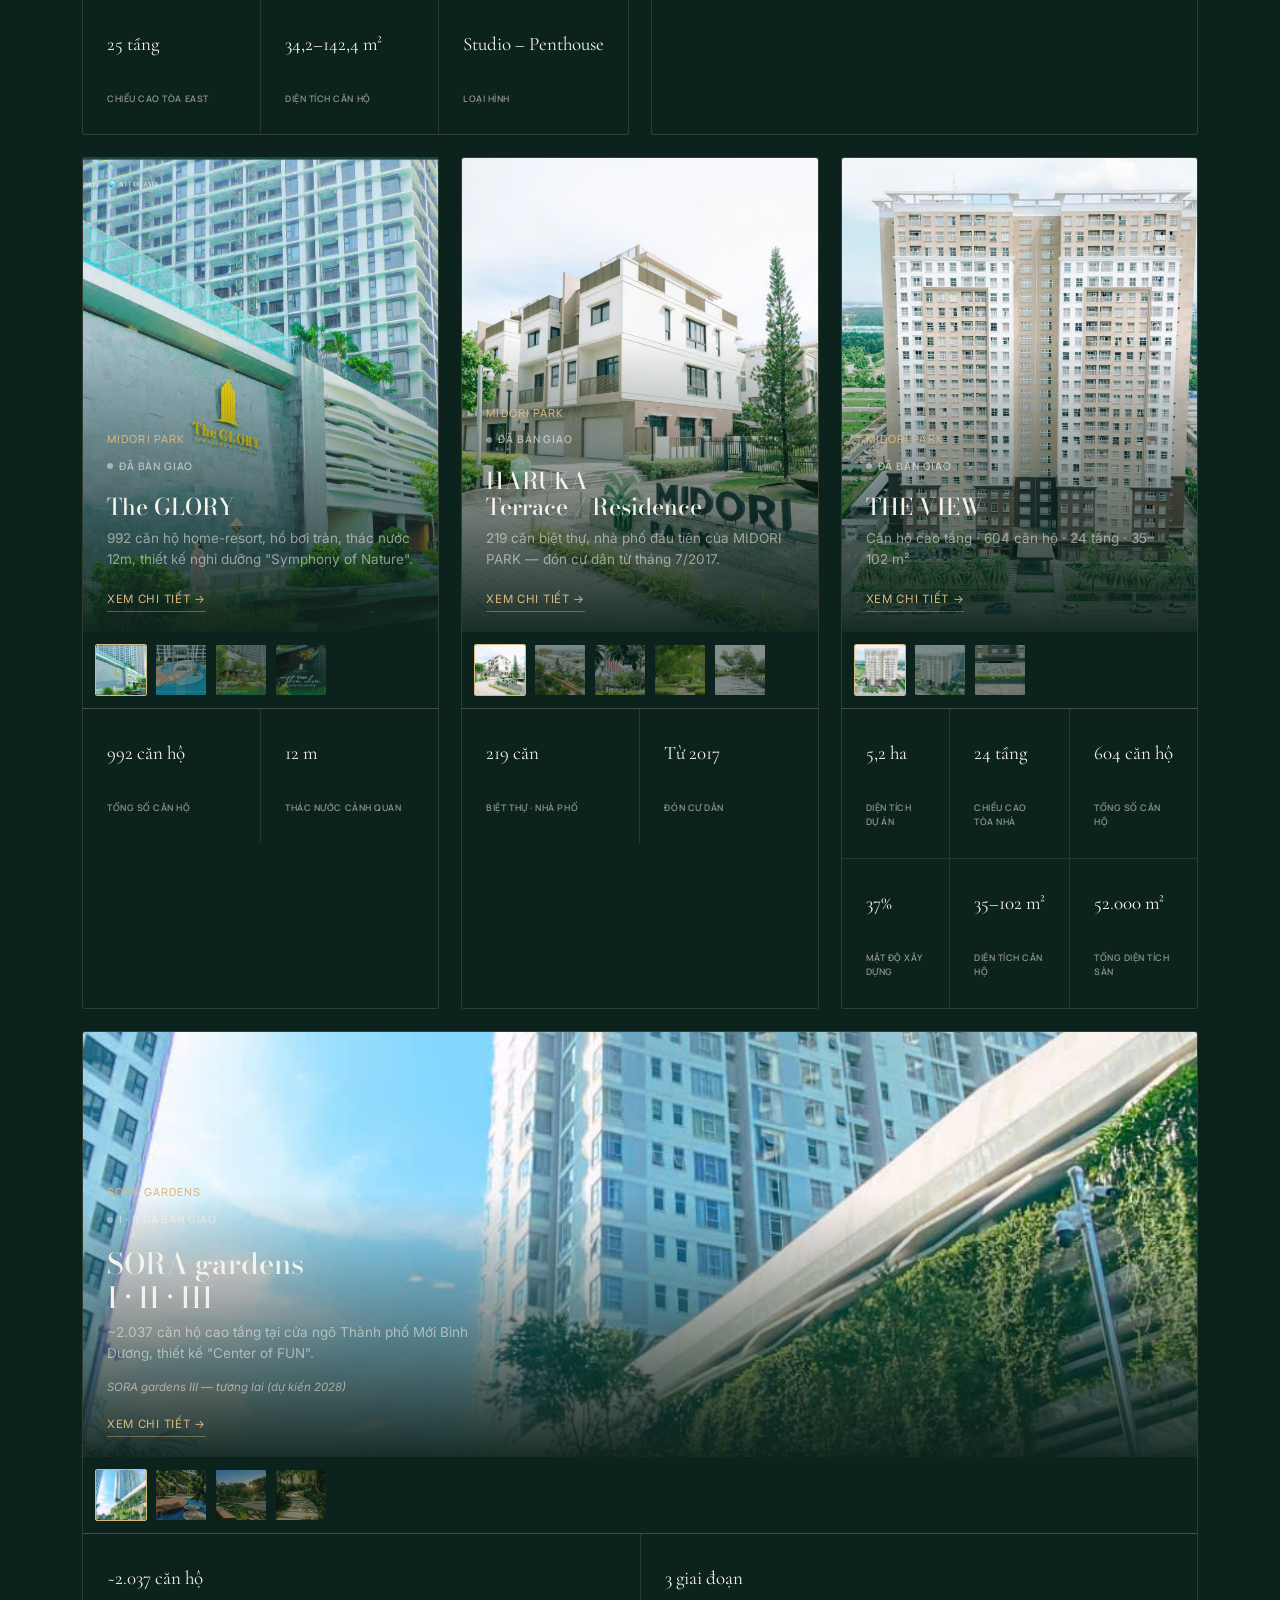
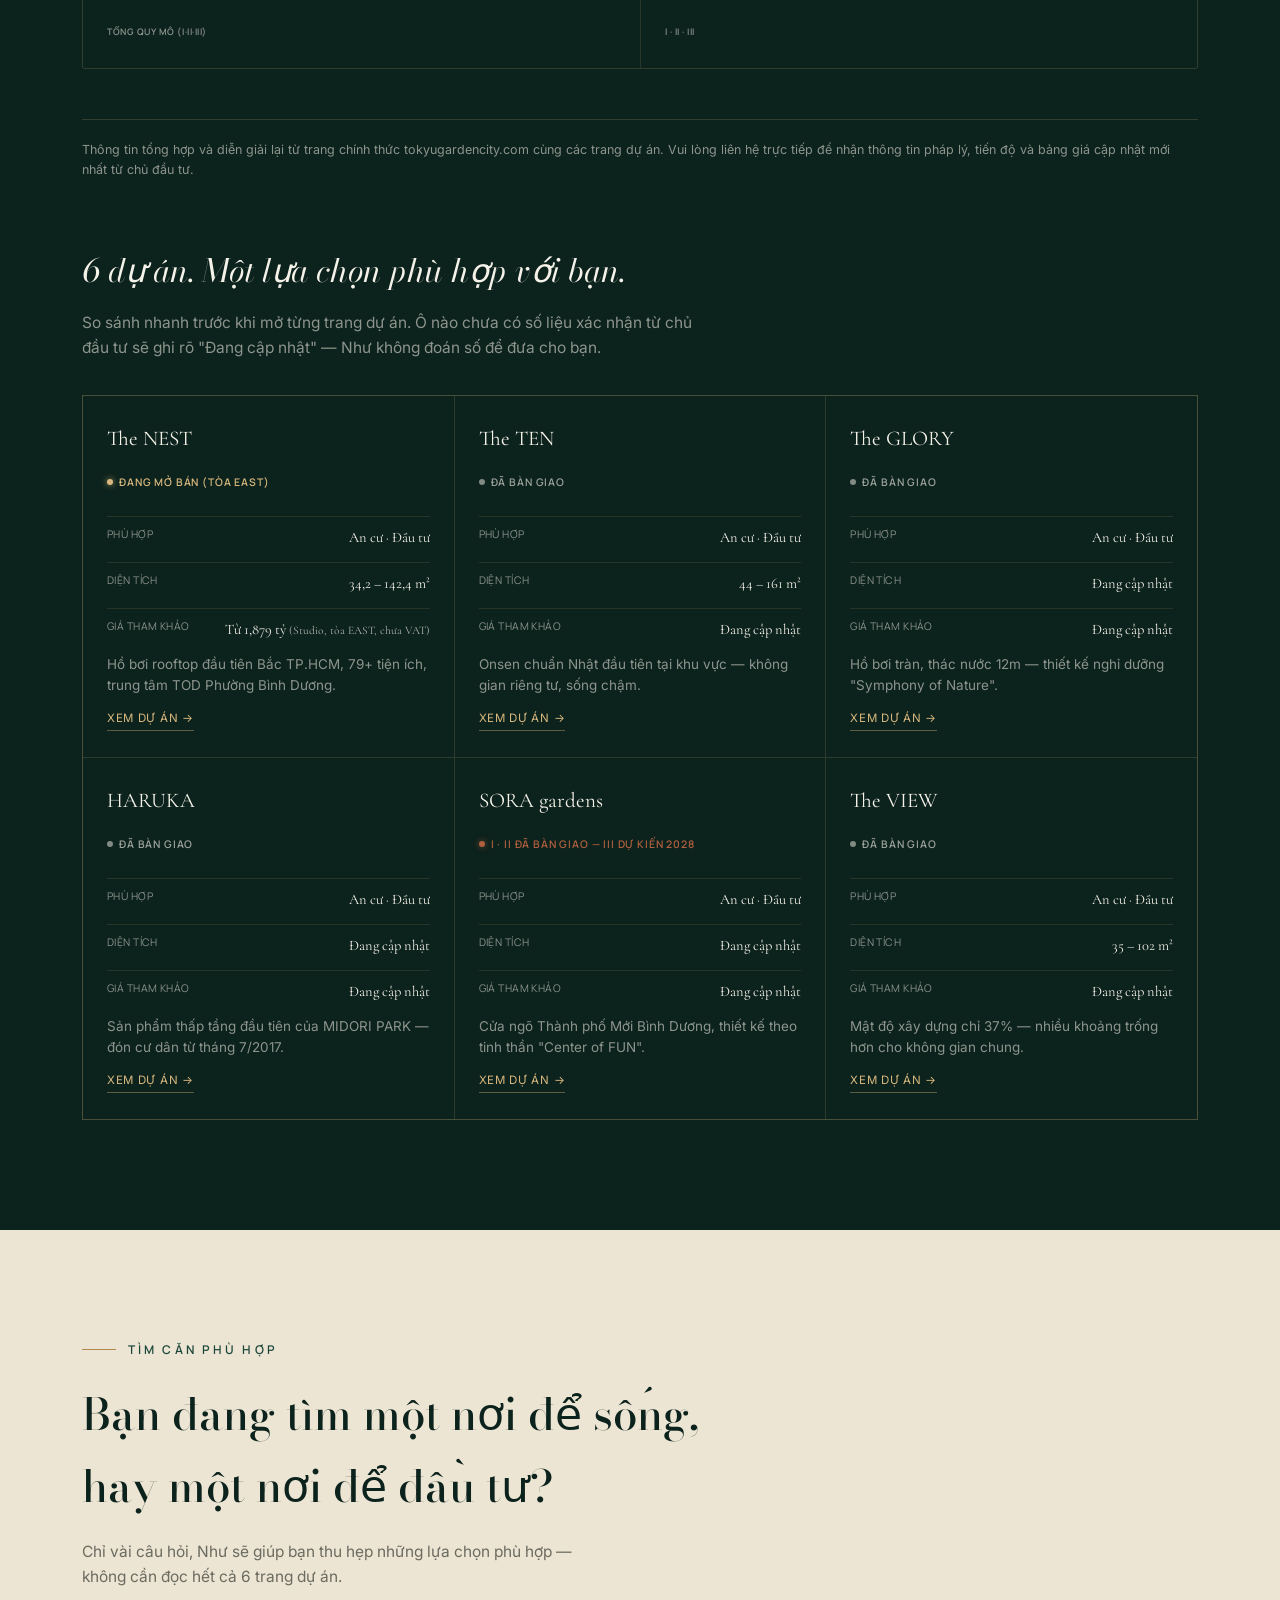
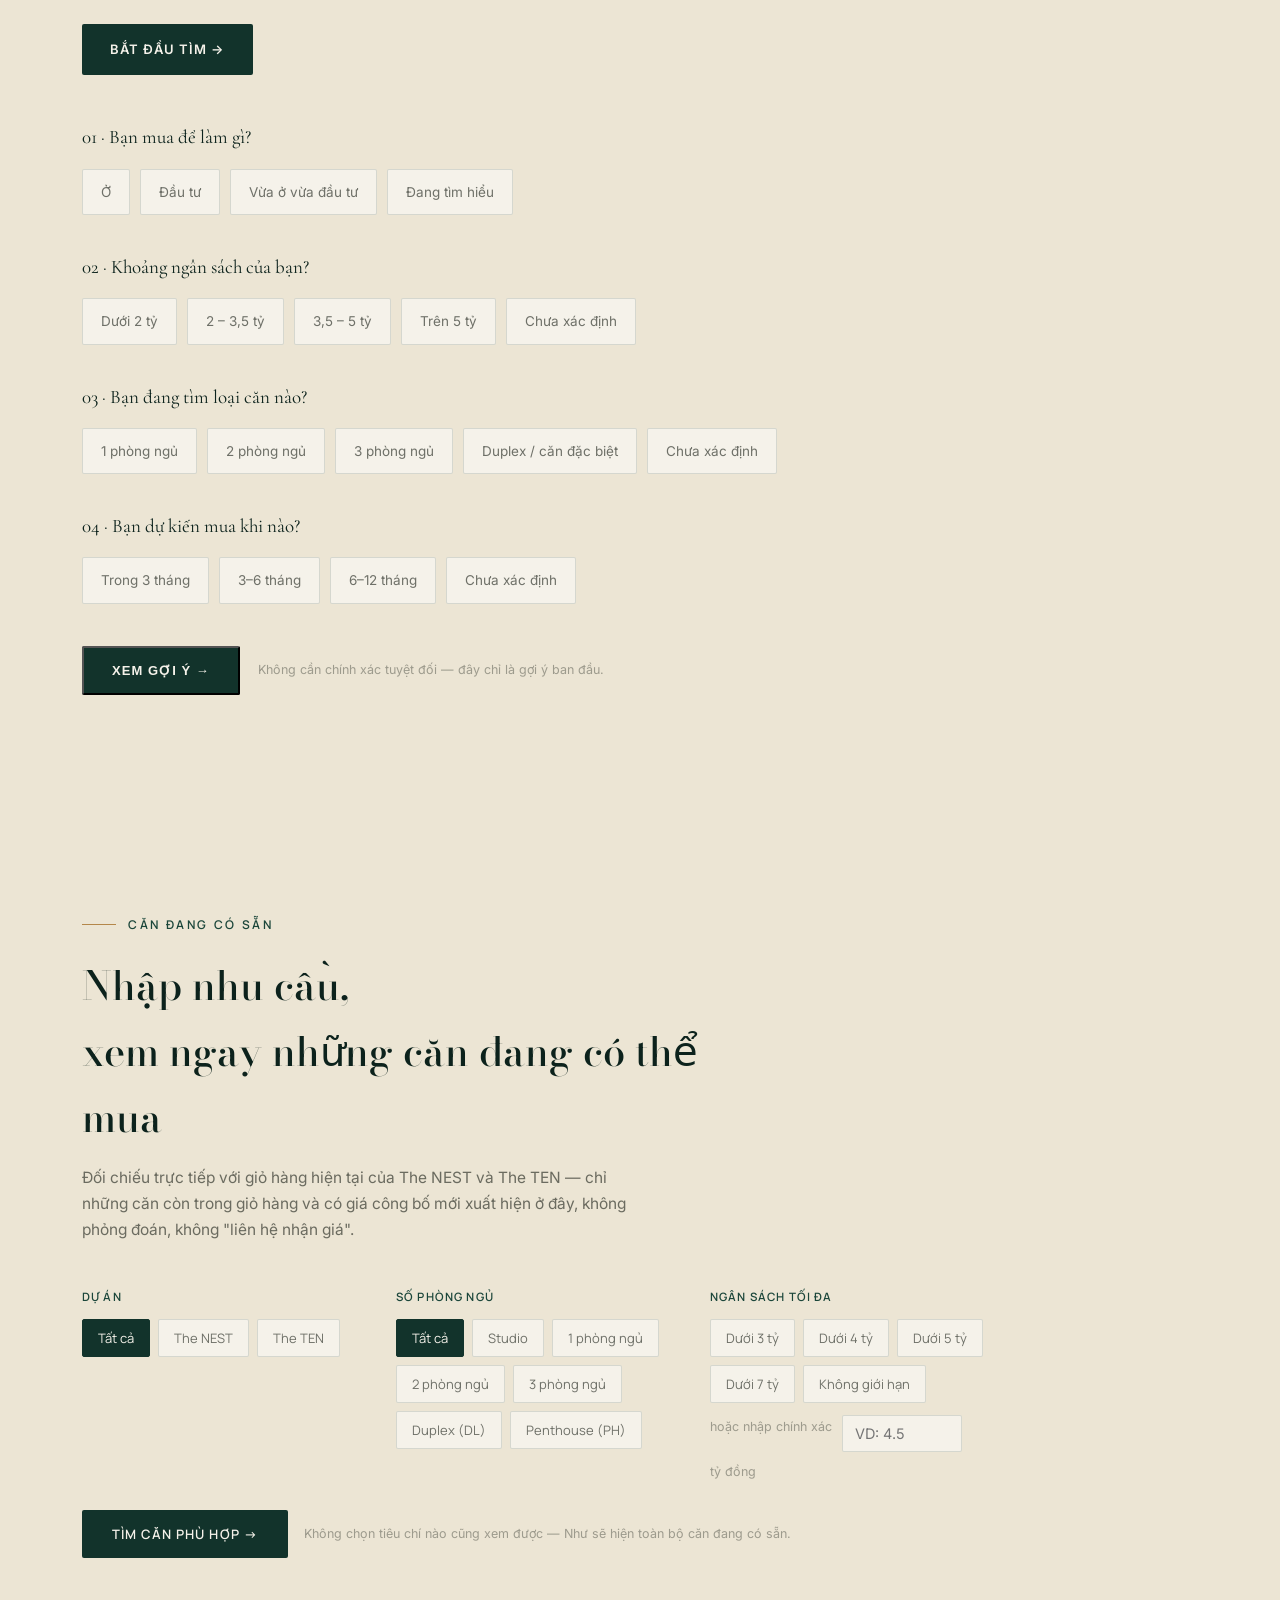
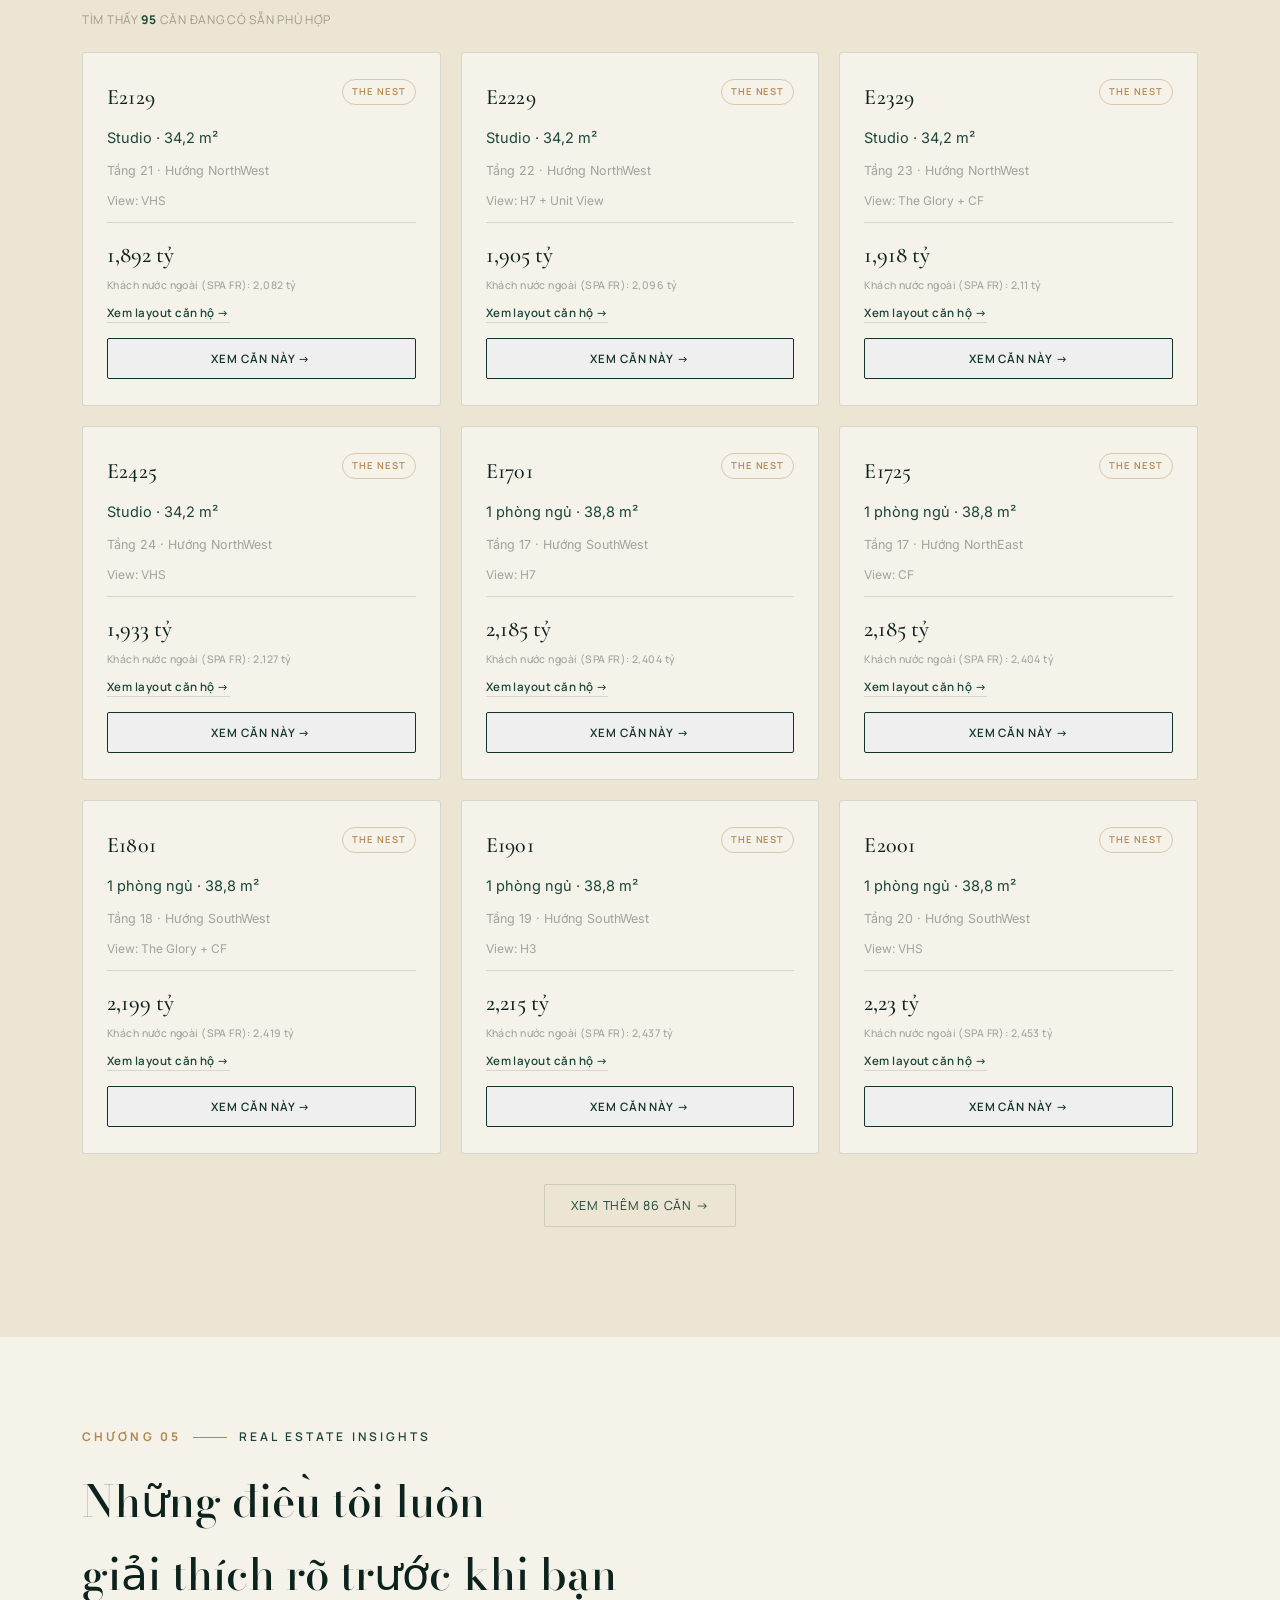
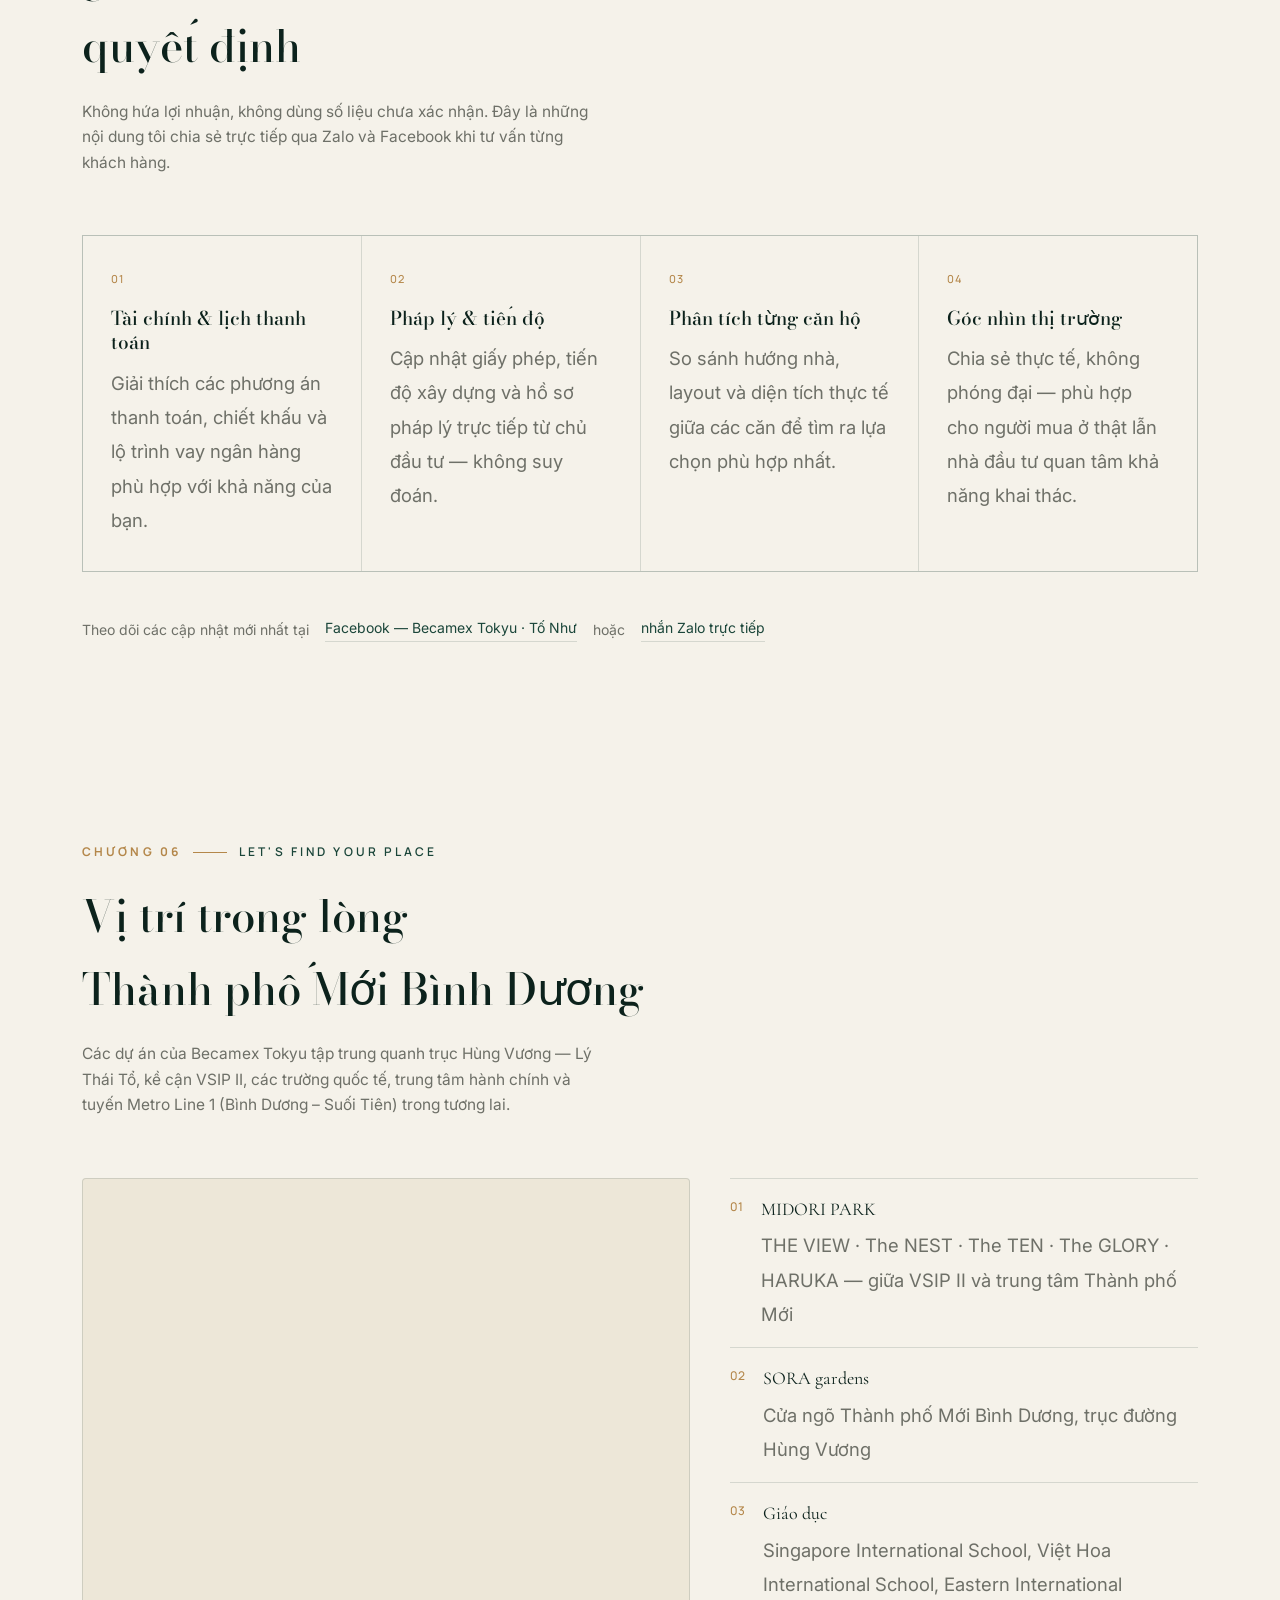
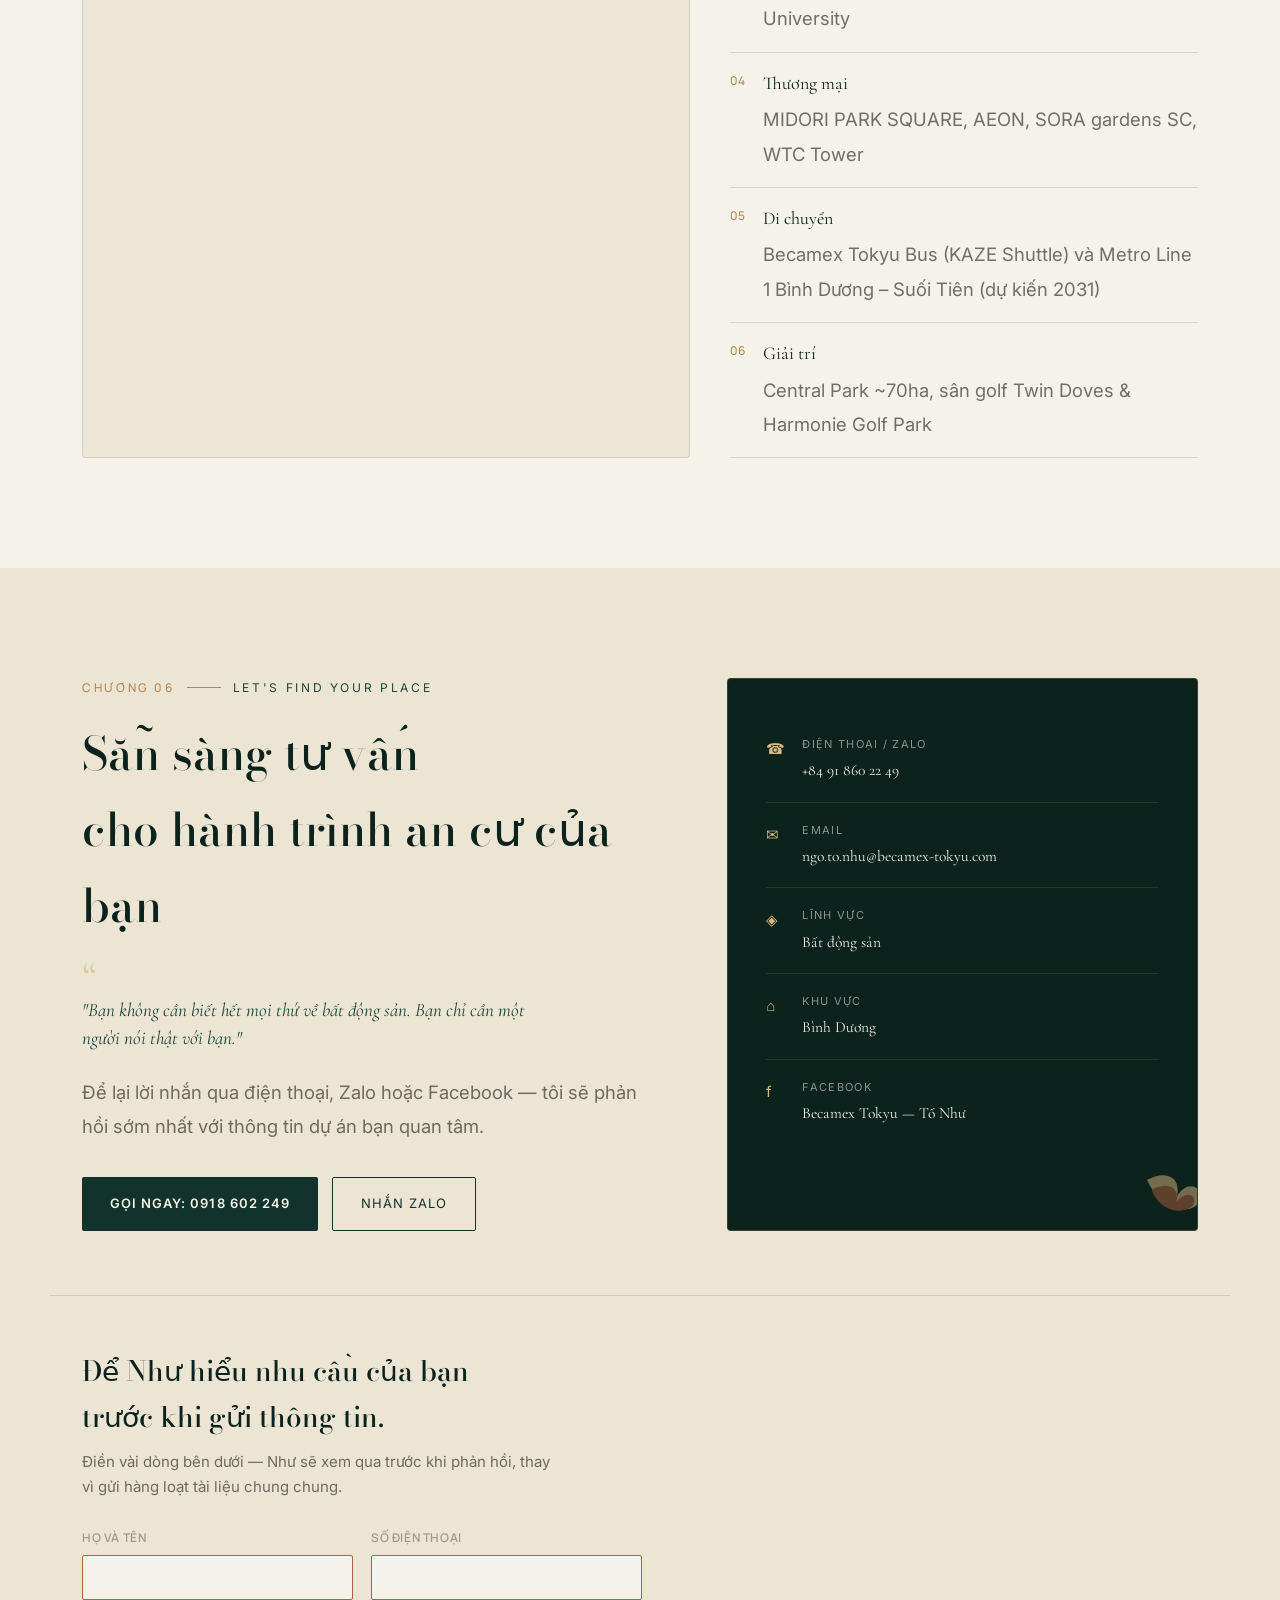
==== commit 6eb80bfb: "Add "Tim can phu hop" unit finder with live cart data for The TEN & The NEST Widget filters real ava" ====
--- a/index.html
+++ b/index.html
@@ -7,6 +7,7 @@
 <meta name="description" content="Tố Như — chuyên viên tư vấn trực tiếp từ Becamex Tokyu, sống tại Thành phố Mới Bình Dương từ năm 2018. Không chỉ giúp bạn chọn một căn hộ, mà giúp bạn hiểu nơi mình sắp sống.">
 <link rel="icon" type="image/svg+xml" href="assets/favicon.svg">
 <link rel="stylesheet" href="assets/sticky-bar.css">
+<link rel="stylesheet" href="assets/unit-finder.css">
 <link rel="preconnect" href="https://fonts.googleapis.com">
 <link rel="preconnect" href="https://fonts.gstatic.com" crossorigin>
 <link href="https://fonts.googleapis.com/css2?family=Bodoni+Moda:ital,wght@0,400;0,500;0,600;0,700;1,400;1,500&family=Cormorant+Garamond:ital,wght@0,400;0,500;0,600;1,400;1,500;1,600&family=Manrope:wght@500;600;700&family=Inter:wght@300;400;500;600&display=swap" rel="stylesheet">
@@ -826,6 +827,7 @@
         </div>
       </div>
       <a href="#tim-can-phu-hop">Tìm căn phù hợp</a>
+      <a href="#can-dang-co-san">Căn đang có sẵn</a>
       <a href="#ch05">Góc nhìn</a>
       <a href="#ch06">Liên hệ</a>
       <a class="nav-link-phone" href="tel:+84918602249">📞 0918 602 249</a>
@@ -1220,6 +1222,49 @@
       <p class="quiz-result-lead">"Như đã hiểu sơ bộ nhu cầu của bạn. Bạn có thể xem những dự án phù hợp nhất bên dưới."</p>
       <div class="compare-grid" id="quizResultGrid" aria-label="Dự án gợi ý"></div>
     </div>
+  </div>
+</section>
+
+<!-- ===================== CĂN ĐANG CÓ SẴN — GIỎ HÀNG THỰC TẾ THE TEN & THE NEST ===================== -->
+<section class="section uf-section" id="can-dang-co-san" data-tn-unit-finder>
+  <div class="wrap">
+    <div class="uf-head reveal">
+      <div class="kicker"><span class="dash"></span> Căn đang có sẵn</div>
+      <h2>Nhập nhu cầu,<br>xem ngay những căn đang có thể mua</h2>
+      <p>Đối chiếu trực tiếp với giỏ hàng hiện tại của The NEST và The TEN — chỉ những căn còn trong giỏ hàng và có giá công bố mới xuất hiện ở đây, không phỏng đoán, không "liên hệ nhận giá".</p>
+    </div>
+    <form class="uf-form reveal" data-uf-form>
+      <div class="uf-row">
+        <div class="uf-field" data-uf-project-field>
+          <label>Dự án</label>
+          <div class="uf-chip-group" data-uf-project></div>
+        </div>
+        <div class="uf-field">
+          <label>Số phòng ngủ</label>
+          <div class="uf-chip-group" data-uf-bedroom></div>
+        </div>
+        <div class="uf-field">
+          <label>Ngân sách tối đa</label>
+          <div class="uf-chip-group" data-uf-budget>
+            <button type="button" class="uf-chip" data-uf-budget-chip data-value="3">Dưới 3 tỷ</button>
+            <button type="button" class="uf-chip" data-uf-budget-chip data-value="4">Dưới 4 tỷ</button>
+            <button type="button" class="uf-chip" data-uf-budget-chip data-value="5">Dưới 5 tỷ</button>
+            <button type="button" class="uf-chip" data-uf-budget-chip data-value="7">Dưới 7 tỷ</button>
+            <button type="button" class="uf-chip" data-uf-budget-chip data-value="">Không giới hạn</button>
+          </div>
+          <div class="uf-budget-custom">
+            <label for="ufBudgetInput">hoặc nhập chính xác</label>
+            <input type="number" id="ufBudgetInput" data-uf-budget-input min="0" step="0.1" placeholder="VD: 4.5">
+            <span class="unit">tỷ đồng</span>
+          </div>
+        </div>
+      </div>
+      <div class="uf-actions">
+        <button type="submit">Tìm căn phù hợp →</button>
+        <span class="uf-hint">Không chọn tiêu chí nào cũng xem được — Như sẽ hiện toàn bộ căn đang có sẵn.</span>
+      </div>
+    </form>
+    <div class="uf-results reveal in" data-uf-results></div>
   </div>
 </section>
 
@@ -1469,6 +1514,9 @@
 
 <script src="assets/projects-data.js"></script>
 <script src="assets/homepage.js"></script>
+<script src="assets/units-data.js"></script>
+<script src="assets/nest-layout-manifest.js"></script>
+<script src="assets/unit-finder.js"></script>
 <script src="assets/sticky-bar.js"></script>
 </body>
 </html>
--- a/assets/unit-finder.css
+++ b/assets/unit-finder.css
@@ -0,0 +1,92 @@
+/*
+ * Widget "Tìm căn phù hợp" — đối chiếu nhu cầu khách với giỏ hàng thực tế (The TEN / The NEST).
+ * Dùng chung cho index.html, 05_Content/the-ten.html, 05_Content/to-nhu-the-nest.html.
+ * Yêu cầu :root khai báo sẵn các biến màu/font của hệ thống thiết kế (xem index.html).
+ */
+
+.uf-section{background:var(--paper-deep);}
+.uf-head{max-width:640px;margin-bottom:44px;}
+.uf-head .kicker{display:flex;align-items:center;flex-wrap:wrap;row-gap:6px;gap:12px;color:var(--forest-2);font-size:12px;letter-spacing:0.22em;text-transform:uppercase;margin-bottom:18px;font-family:var(--font-nav);font-weight:600;}
+.uf-head .kicker .dash{width:34px;height:1px;background:var(--bronze);flex:0 0 auto;}
+.uf-head h2{font-size:clamp(28px,3.6vw,40px);color:var(--forest-3);}
+.uf-head p{margin-top:14px;color:var(--ink-soft);font-size:15.5px;max-width:560px;line-height:1.7;}
+
+.uf-form{max-width:920px;display:flex;flex-direction:column;gap:28px;}
+.uf-row{display:grid;grid-template-columns:repeat(3,1fr);gap:22px;}
+@media(max-width:780px){.uf-row{grid-template-columns:1fr;gap:26px;}}
+.uf-field label{display:block;font-family:var(--font-nav);font-weight:600;font-size:11.5px;letter-spacing:0.1em;text-transform:uppercase;color:var(--forest-2);margin-bottom:12px;}
+.uf-field.is-hidden{display:none;}
+
+.uf-chip-group{display:flex;flex-wrap:wrap;gap:8px;}
+.uf-chip{font-family:var(--font-nav);font-size:13px;color:var(--ink-soft);background:var(--paper);border:1px solid var(--line);border-radius:2px;padding:9px 15px;cursor:pointer;transition:background .2s ease,border-color .2s ease,color .2s ease;}
+.uf-chip:hover{border-color:var(--bronze);}
+.uf-chip.is-active{background:var(--forest);border-color:var(--forest);color:var(--paper);}
+.uf-chip:focus-visible{outline:2px solid var(--bronze);outline-offset:2px;}
+
+.uf-budget-custom{margin-top:12px;display:flex;align-items:center;gap:10px;flex-wrap:wrap;}
+.uf-budget-custom label{font-size:12.5px;color:var(--ink-faint);font-family:var(--font-body);text-transform:none;letter-spacing:0;font-weight:400;}
+.uf-budget-custom input{width:120px;padding:9px 12px;font-size:14.5px;font-family:var(--font-body);color:var(--ink);background:var(--paper);border:1px solid var(--line);border-radius:2px;transition:border-color .2s ease;}
+.uf-budget-custom input:focus{outline:none;border-color:var(--bronze);}
+.uf-budget-custom span.unit{font-size:12.5px;color:var(--ink-faint);}
+
+.uf-actions{display:flex;align-items:center;gap:16px;flex-wrap:wrap;}
+.uf-actions button[type="submit"]{font-family:var(--font-nav);background:var(--forest);color:var(--paper);border:none;cursor:pointer;padding:15px 30px;font-size:13px;letter-spacing:0.08em;text-transform:uppercase;font-weight:600;border-radius:2px;transition:background .3s ease;display:inline-flex;align-items:center;gap:10px;}
+.uf-actions button[type="submit"]:hover{background:var(--forest-3);}
+.uf-hint{font-size:12.5px;color:var(--ink-faint);}
+
+.uf-results{margin-top:52px;}
+.uf-results.is-empty-state{margin-top:52px;}
+.uf-results-meta{font-family:var(--font-nav);font-size:12px;letter-spacing:0.06em;color:var(--ink-faint);text-transform:uppercase;margin-bottom:22px;}
+.uf-results-meta strong{color:var(--forest-2);}
+
+.uf-grid{display:grid;grid-template-columns:repeat(3,1fr);gap:20px;}
+@media(max-width:980px){.uf-grid{grid-template-columns:repeat(2,1fr);}}
+@media(max-width:620px){.uf-grid{grid-template-columns:1fr;}}
+
+.uf-card{background:var(--paper);border:1px solid var(--line);border-radius:3px;padding:26px 24px;display:flex;flex-direction:column;gap:11px;transition:border-color .25s ease,transform .25s ease,box-shadow .25s ease;}
+.uf-card:hover{border-color:var(--bronze);transform:translateY(-3px);box-shadow:0 18px 34px rgba(18,51,43,0.08);}
+.uf-card-top{display:flex;justify-content:space-between;align-items:flex-start;gap:12px;}
+.uf-card-code{font-family:var(--font-accent);font-weight:500;font-size:22px;color:var(--forest-3);letter-spacing:0.01em;}
+.uf-card-tag{font-family:var(--font-nav);font-weight:600;font-size:9.5px;letter-spacing:0.1em;text-transform:uppercase;color:var(--bronze);border:1px solid rgba(180,135,74,0.4);padding:4px 9px;border-radius:20px;white-space:nowrap;flex:0 0 auto;}
+.uf-card-meta{font-size:14.5px;color:var(--forest-2);font-family:var(--font-body);}
+.uf-card-sub{font-size:12.5px;color:var(--ink-faint);line-height:1.6;}
+.uf-card-view{font-size:12px;color:var(--ink-faint);line-height:1.55;}
+.uf-card-price{margin-top:auto;padding-top:14px;border-top:1px solid var(--line);font-family:var(--font-accent);font-weight:500;font-size:23px;color:var(--forest-3);}
+.uf-card-price .fr-note{display:block;margin-top:2px;font-family:var(--font-nav);font-size:10.5px;letter-spacing:0.04em;color:var(--ink-faint);font-weight:500;}
+.uf-card-layout-link{display:inline-flex;align-items:center;gap:6px;font-family:var(--font-nav);background:none;border:none;padding:0 0 2px;cursor:pointer;font-size:11.5px;font-weight:600;letter-spacing:0.04em;color:var(--forest-2);border-bottom:1px solid var(--line);align-self:flex-start;transition:border-color .2s ease,color .2s ease;}
+.uf-card-layout-link:hover{color:var(--bronze);border-color:var(--bronze);}
+
+.uf-lightbox{position:fixed;inset:0;z-index:600;display:flex;align-items:center;justify-content:center;padding:24px;opacity:0;pointer-events:none;transition:opacity .25s ease;}
+.uf-lightbox.is-show{opacity:1;pointer-events:auto;}
+.uf-lightbox-backdrop{position:absolute;inset:0;background:rgba(12,34,28,0.55);}
+.uf-lightbox-body{position:relative;z-index:2;background:var(--paper);border-radius:4px;max-width:min(720px,92vw);max-height:88vh;overflow:auto;padding:20px;box-shadow:0 30px 70px rgba(6,20,16,0.4);}
+.uf-lightbox-close{position:absolute;top:12px;right:12px;width:32px;height:32px;border-radius:50%;border:none;background:var(--paper-deep);color:var(--ink-soft);font-size:14px;cursor:pointer;}
+.uf-lightbox-title{font-family:var(--font-accent);font-size:17px;color:var(--forest-3);margin:2px 40px 14px 4px;}
+.uf-lightbox-img{width:100%;display:block;border-radius:2px;}
+.uf-card-cta{margin-top:4px;display:inline-flex;align-items:center;justify-content:center;gap:8px;font-family:var(--font-nav);font-size:11.5px;font-weight:600;letter-spacing:0.08em;text-transform:uppercase;color:var(--forest);border:1px solid var(--forest);padding:12px 16px;border-radius:2px;transition:background .25s ease,color .25s ease;cursor:pointer;}
+.uf-card-cta:hover{background:var(--forest);color:var(--paper);}
+.uf-card-cta.is-copied{background:var(--forest-2);color:var(--paper);border-color:var(--forest-2);}
+
+.uf-loadmore{margin-top:30px;text-align:center;}
+.uf-loadmore button{font-family:var(--font-nav);background:transparent;color:var(--forest-2);border:1px solid var(--line);cursor:pointer;padding:12px 26px;font-size:12.5px;letter-spacing:0.06em;text-transform:uppercase;border-radius:2px;transition:border-color .25s ease,color .25s ease;}
+.uf-loadmore button:hover{border-color:var(--bronze);color:var(--forest);}
+
+.uf-empty{max-width:640px;padding:36px 32px;background:var(--paper);border:1px solid var(--line);border-radius:3px;}
+.uf-empty p.uf-empty-lead{font-family:var(--font-accent);font-style:italic;font-size:19px;color:var(--forest-2);margin-bottom:16px;line-height:1.5;}
+.uf-empty p.uf-empty-sub{font-size:14px;color:var(--ink-soft);margin-bottom:22px;line-height:1.7;}
+.uf-empty-actions{display:flex;flex-wrap:wrap;gap:12px;}
+.uf-empty-actions button, .uf-empty-actions a{font-family:var(--font-nav);font-size:12px;letter-spacing:0.05em;text-transform:uppercase;padding:11px 18px;border-radius:2px;cursor:pointer;transition:all .25s ease;}
+.uf-empty-actions .uf-btn-ghost{background:transparent;color:var(--forest-2);border:1px solid var(--line);}
+.uf-empty-actions .uf-btn-ghost:hover{border-color:var(--bronze);}
+.uf-empty-actions .uf-btn-solid{background:var(--forest);color:var(--paper);border:1px solid var(--forest);}
+.uf-empty-actions .uf-btn-solid:hover{background:var(--forest-3);}
+
+.uf-near-label{margin:30px 0 18px;font-family:var(--font-accent);font-style:italic;font-size:16px;color:var(--forest-2);}
+
+.uf-toast{position:fixed;left:50%;bottom:28px;transform:translate(-50%,12px);background:var(--forest-3);color:var(--paper);font-family:var(--font-nav);font-size:12.5px;letter-spacing:0.03em;padding:12px 20px;border-radius:3px;border:1px solid rgba(216,184,126,0.3);box-shadow:0 14px 30px rgba(6,20,16,0.35);opacity:0;pointer-events:none;transition:opacity .25s ease,transform .25s ease;z-index:500;}
+.uf-toast.is-visible{opacity:1;transform:translate(-50%,0);}
+
+@media(prefers-reduced-motion: reduce){
+  .uf-card{transition:none;}
+  .uf-card:hover{transform:none;}
+}
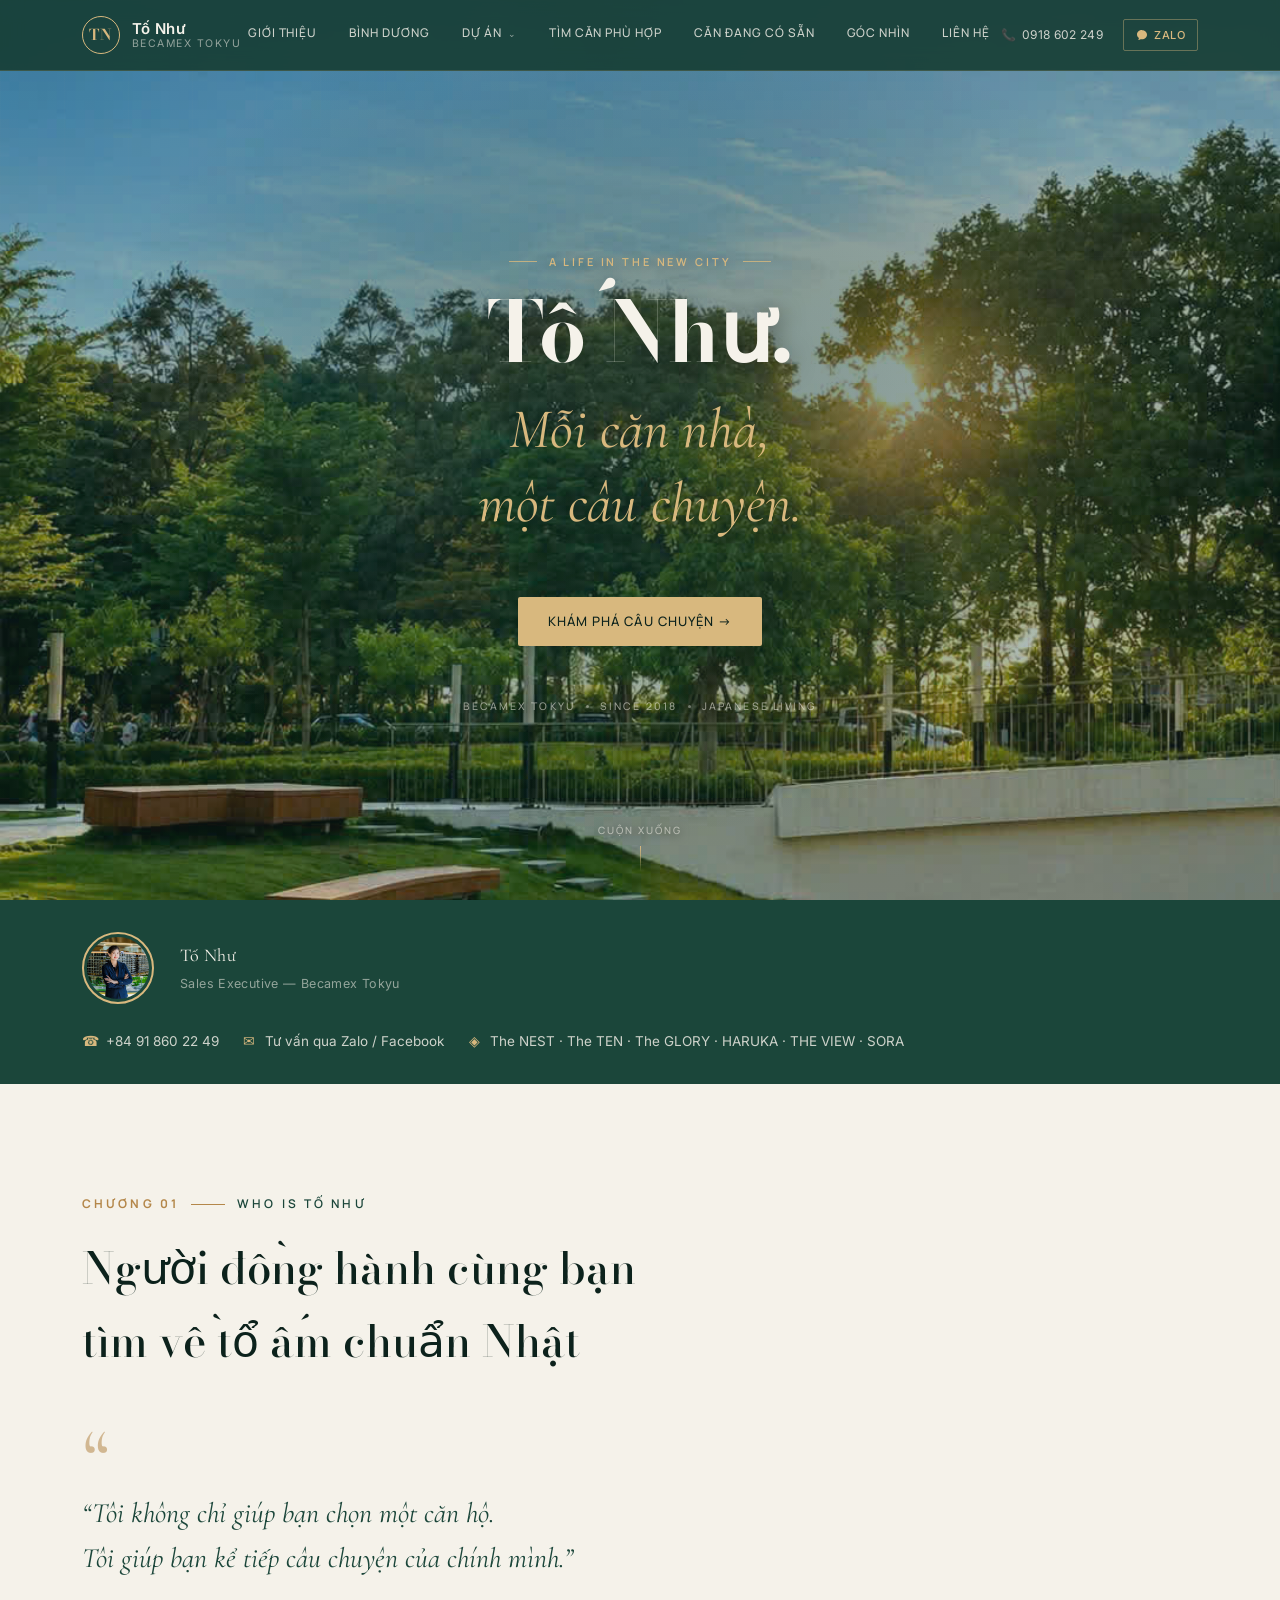
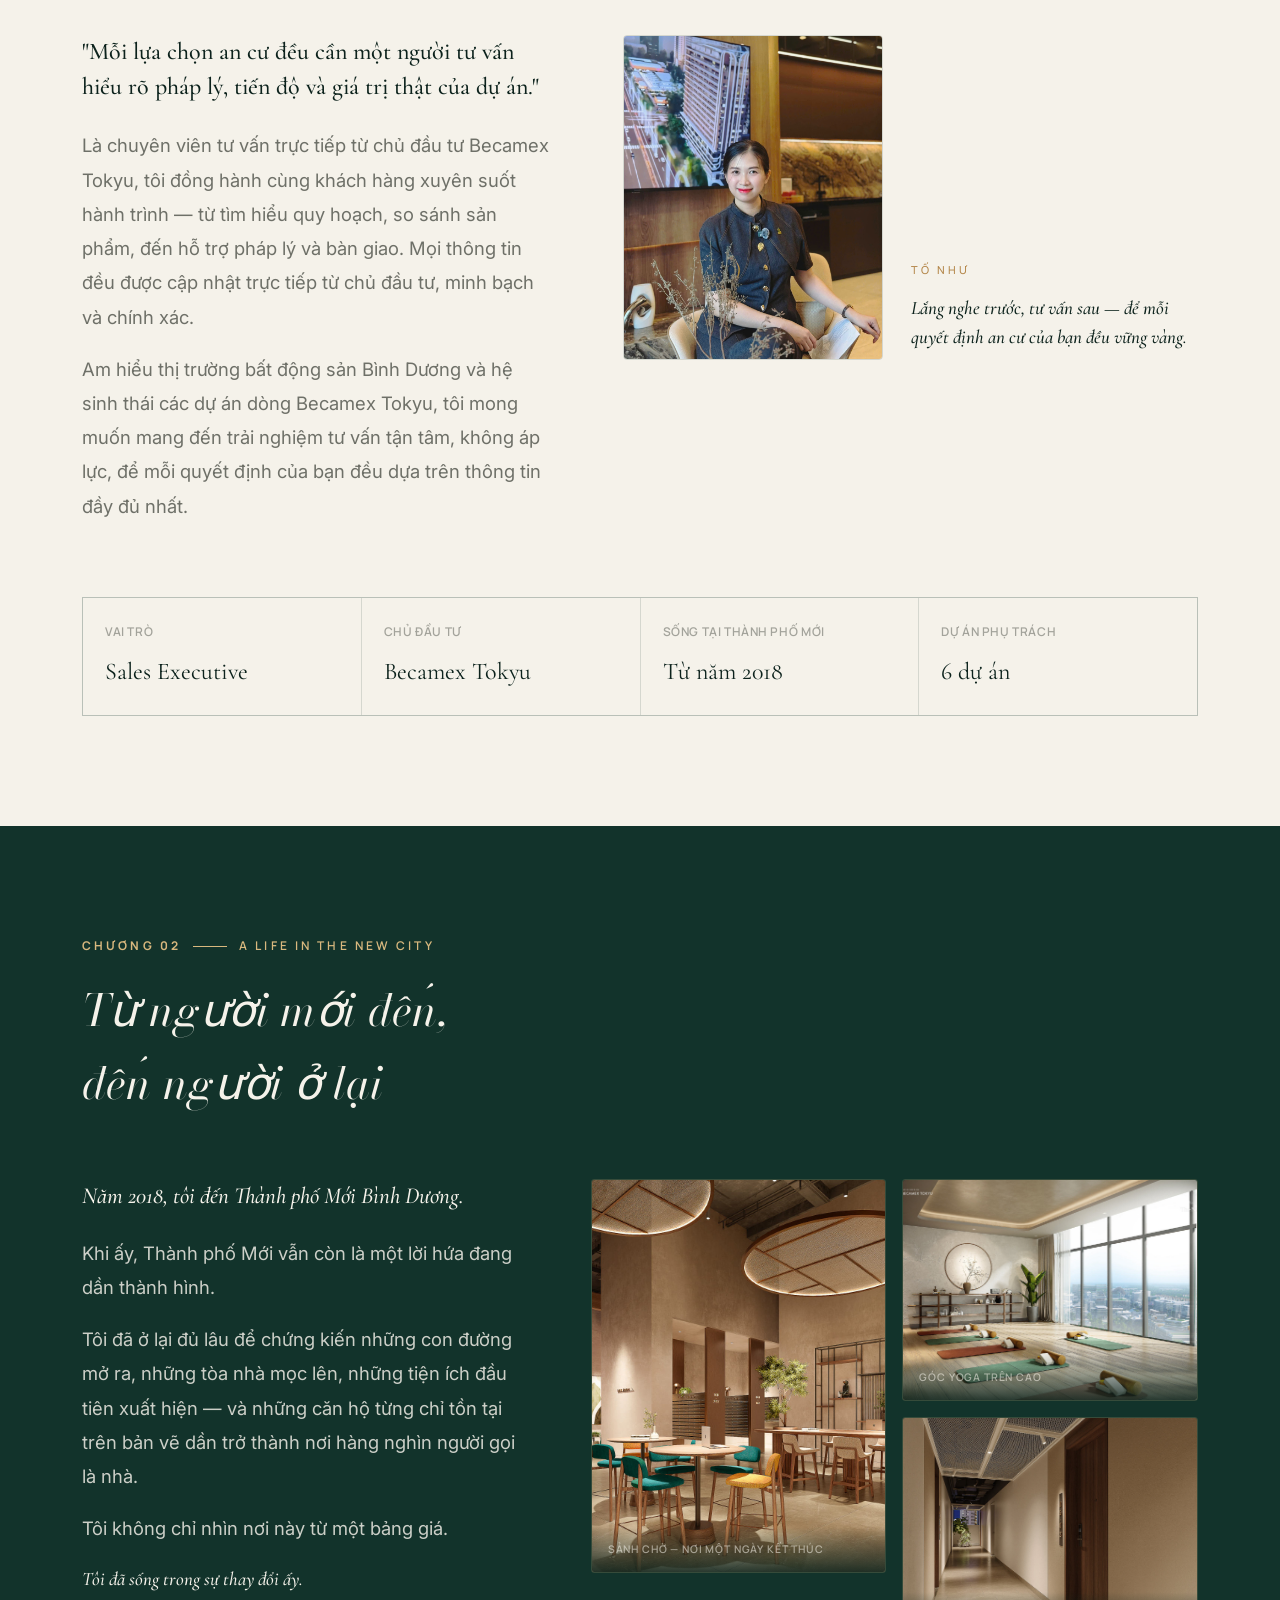
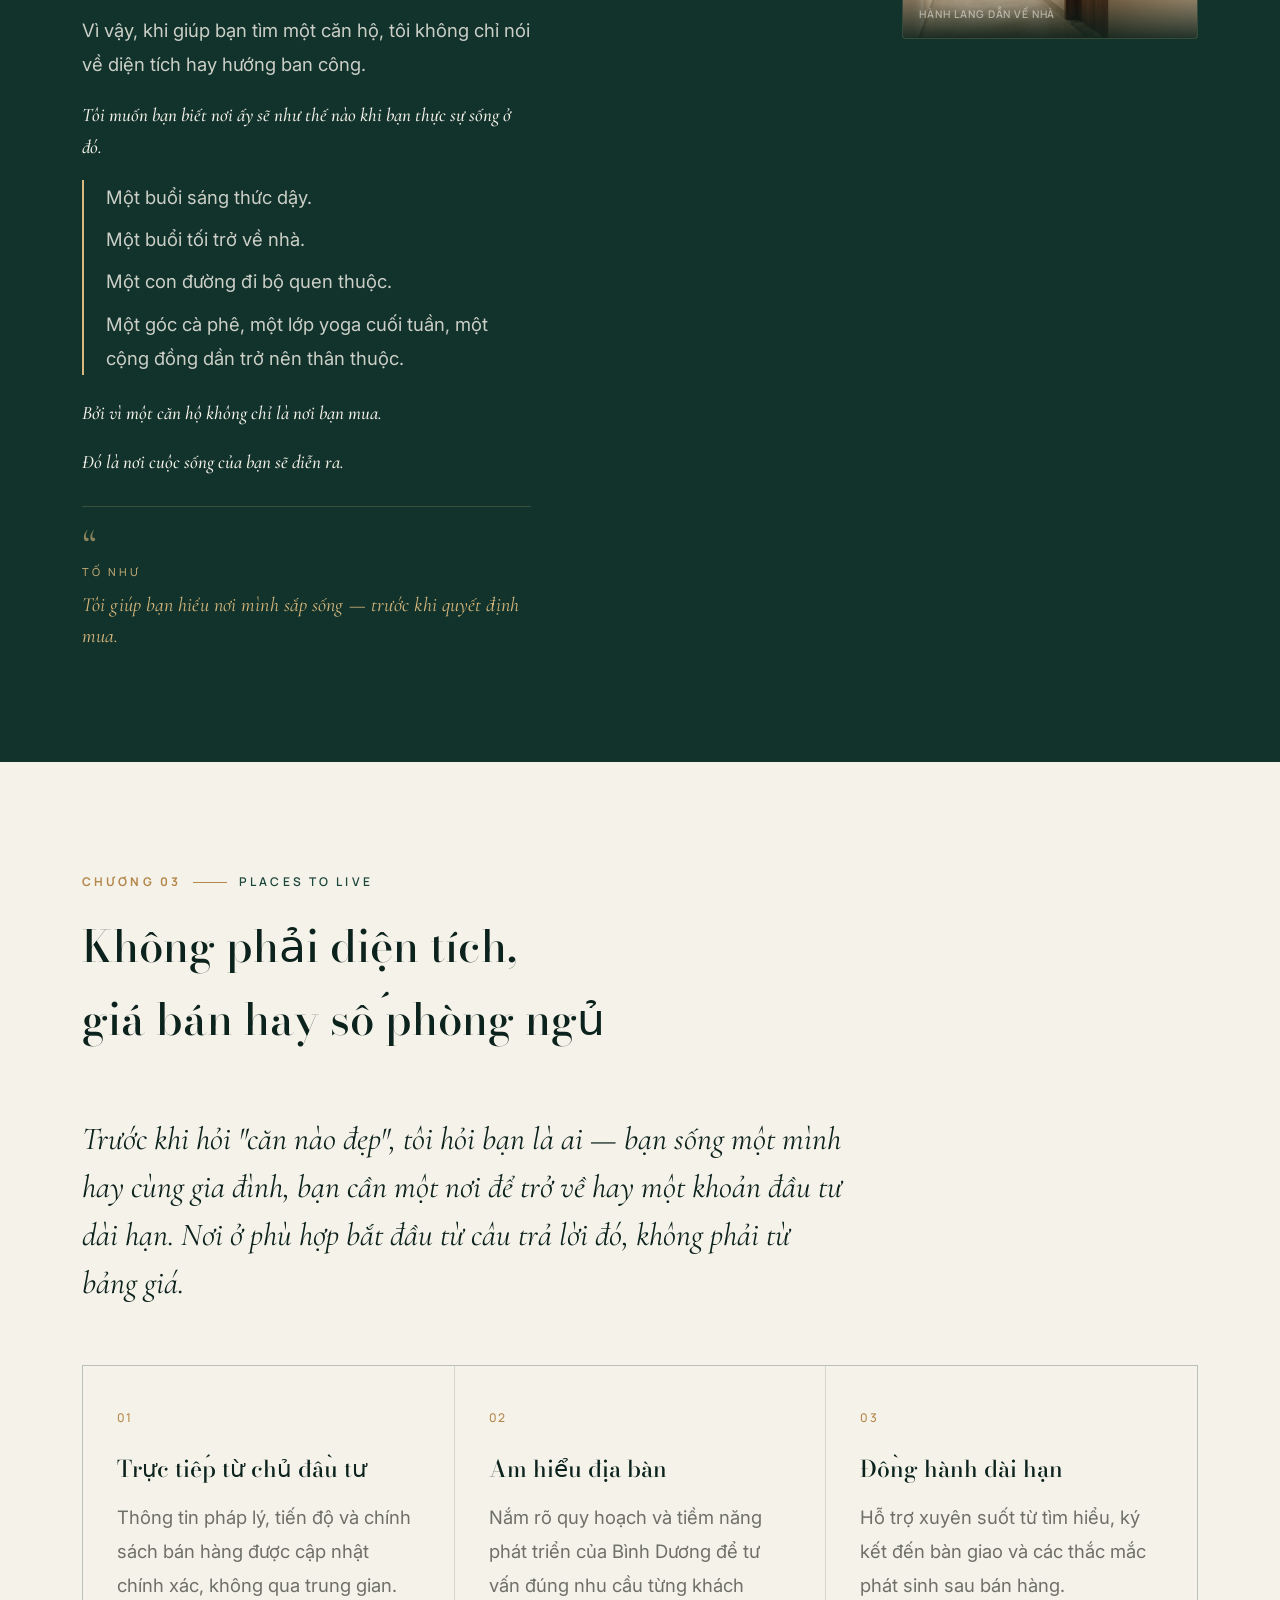
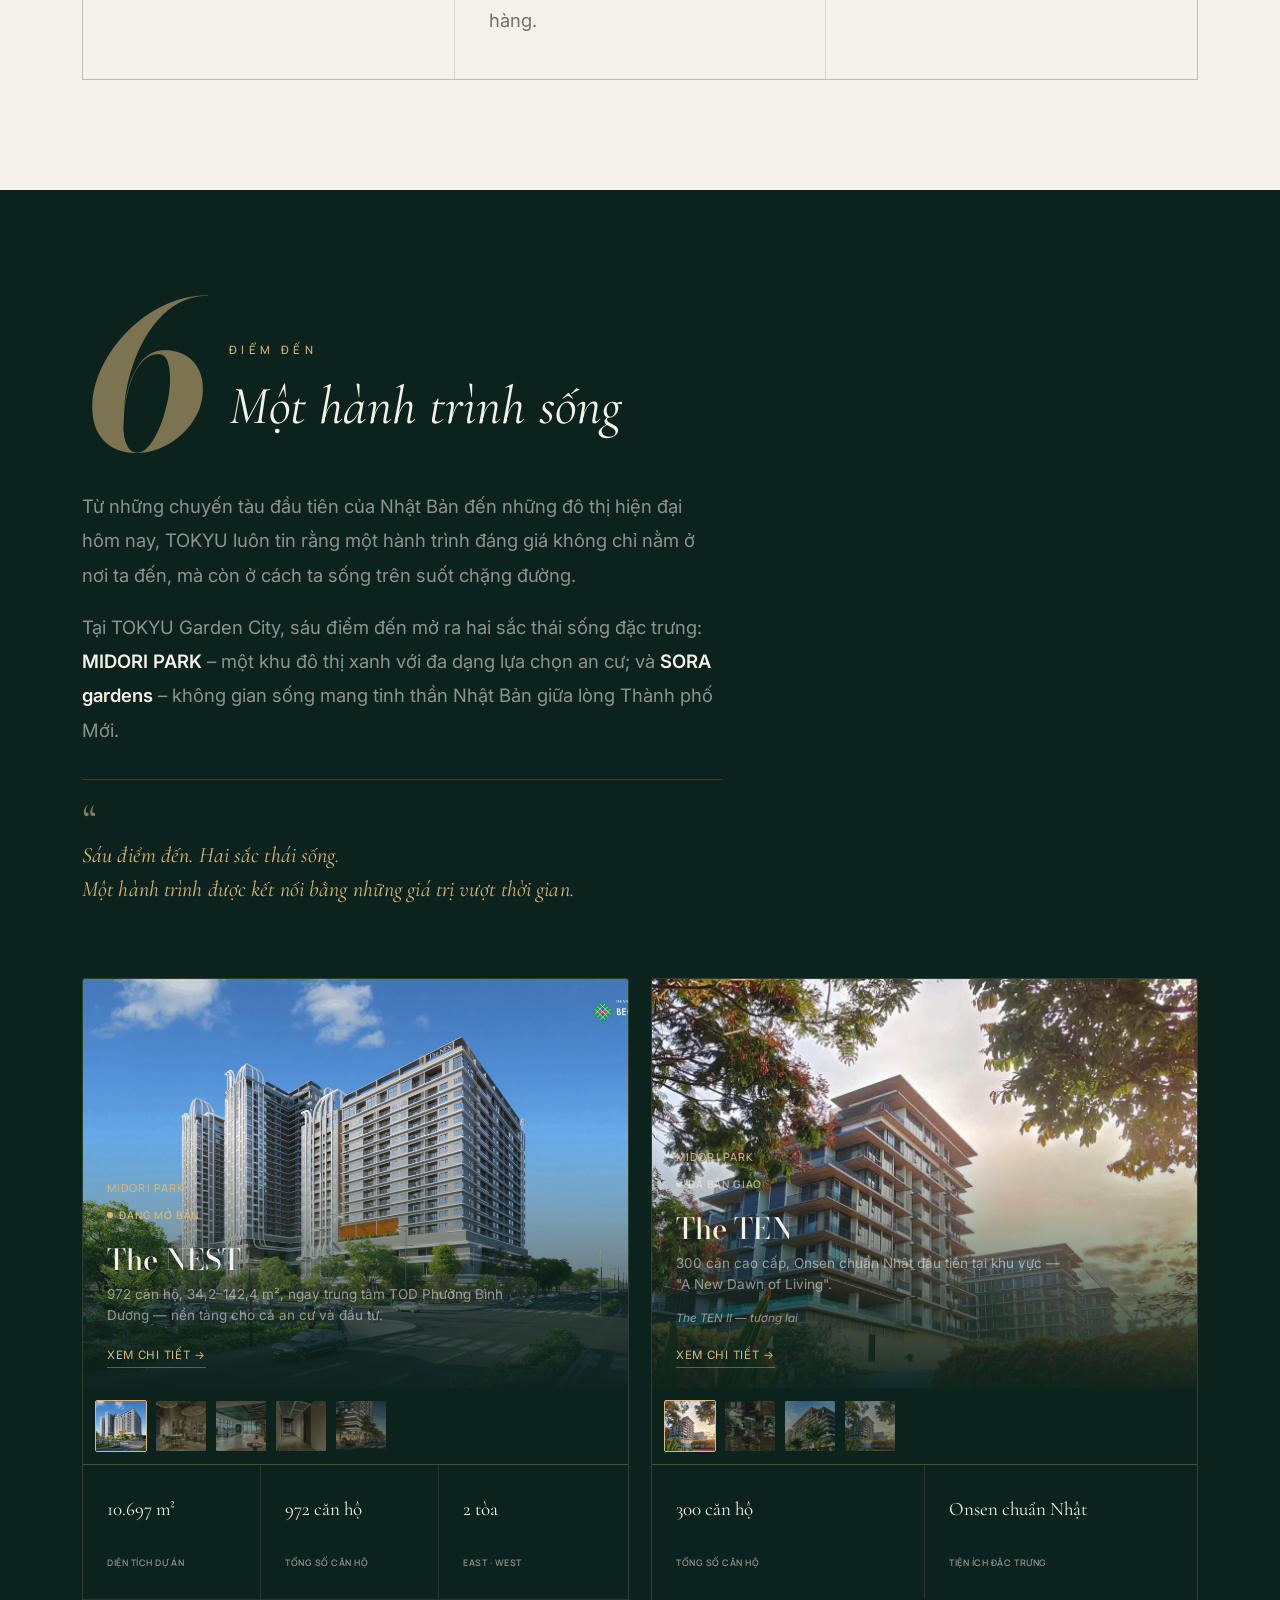
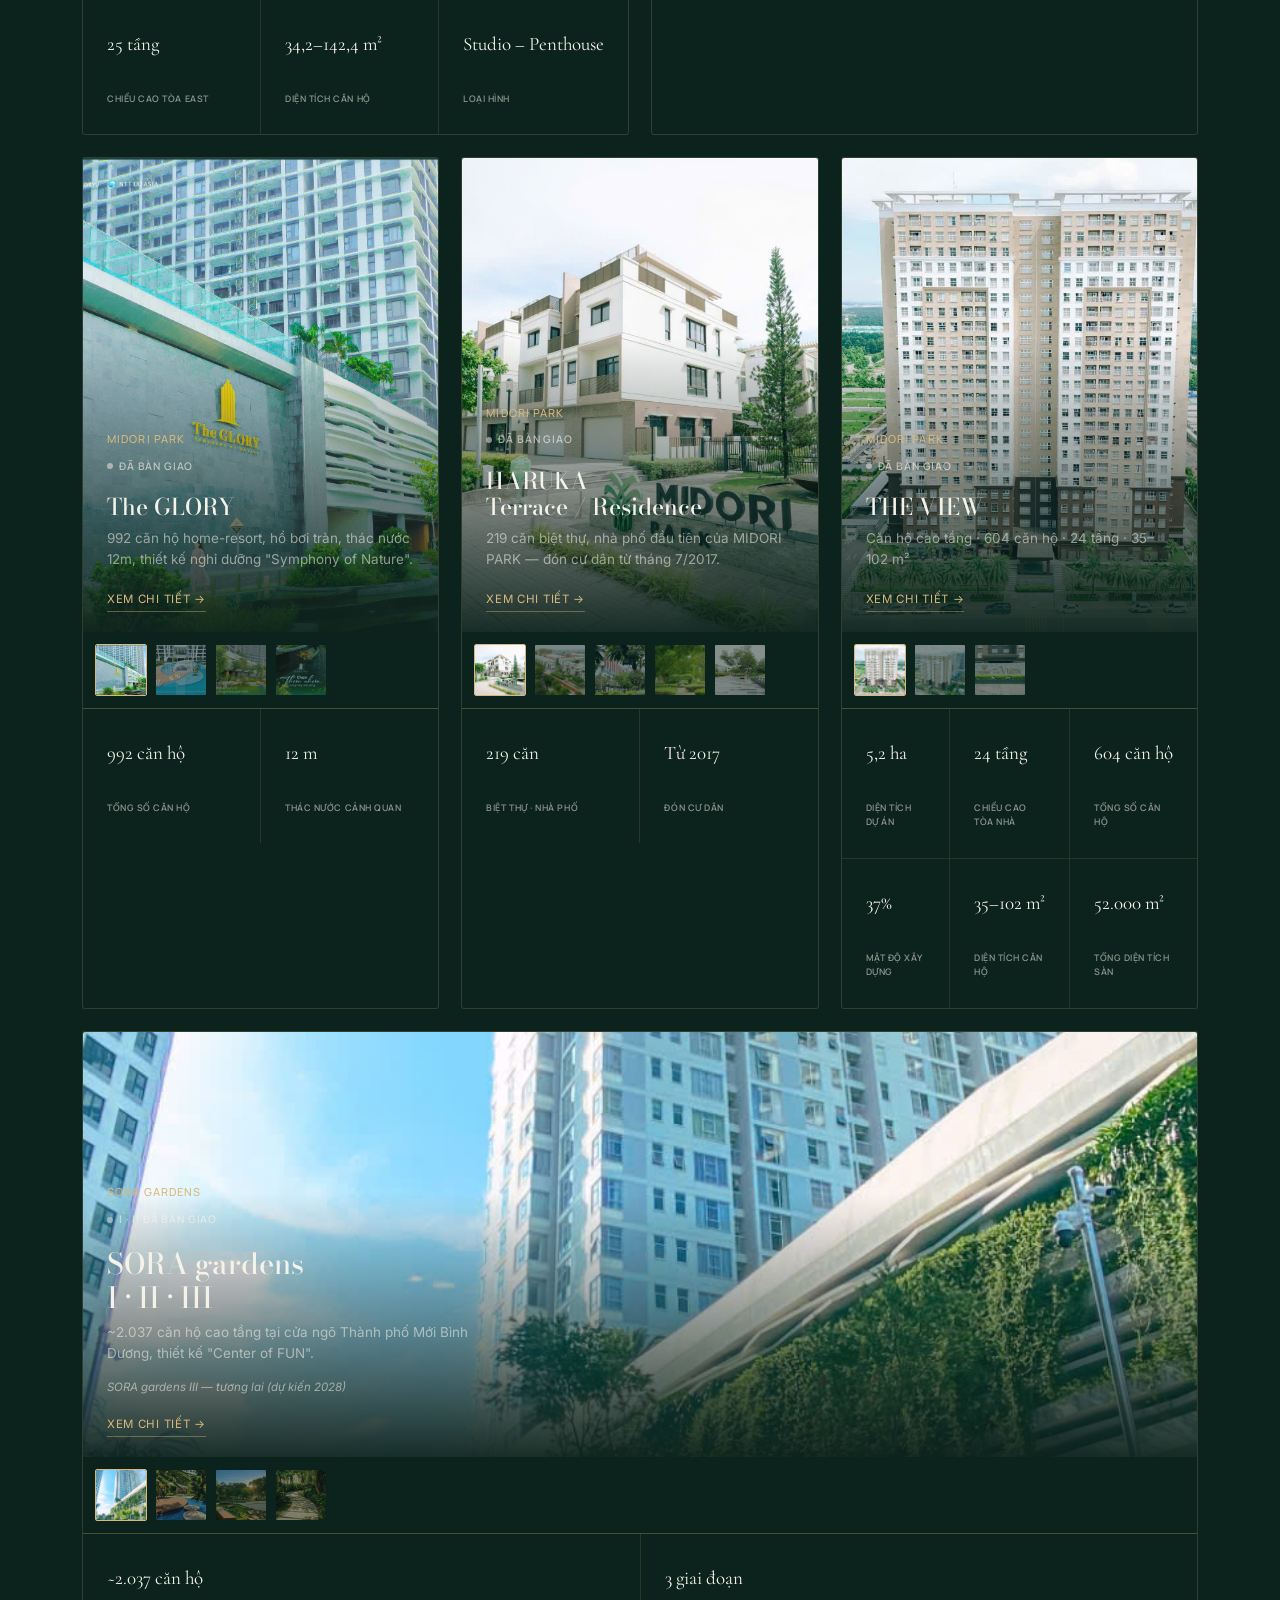
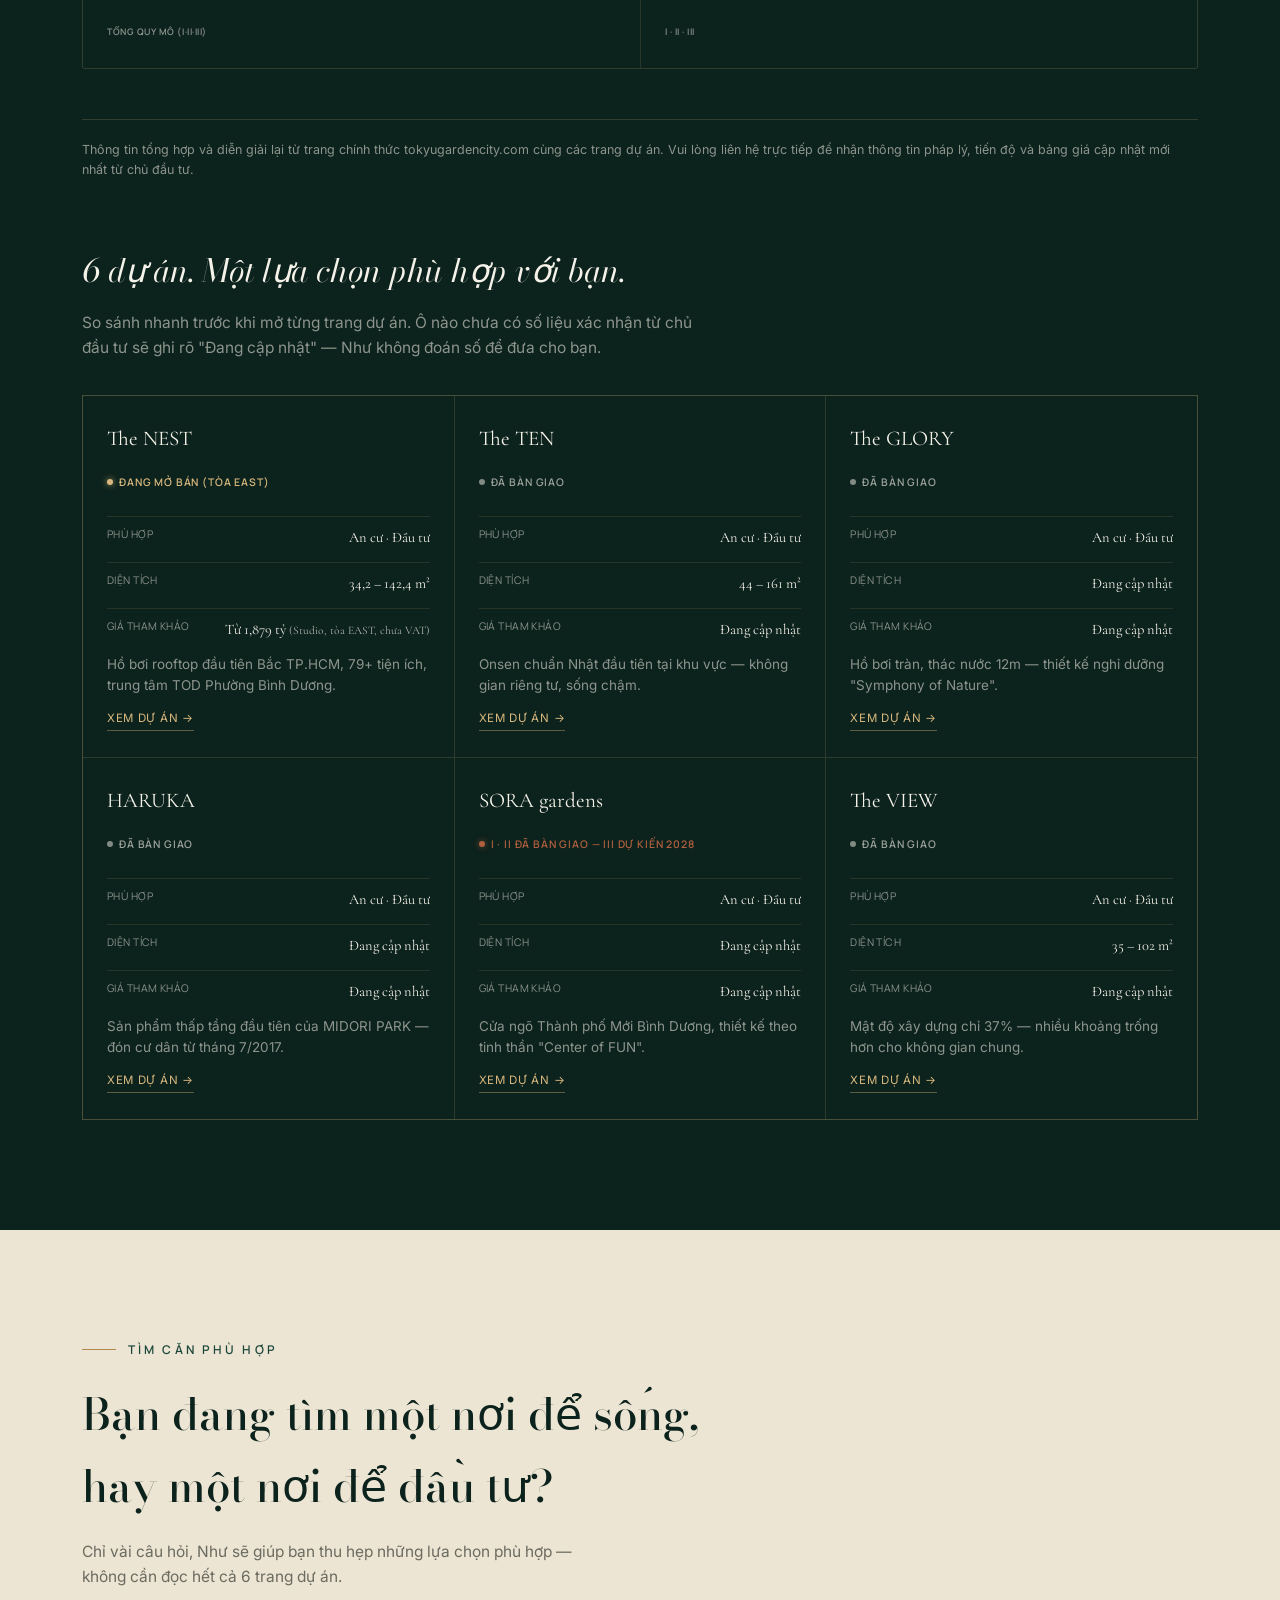
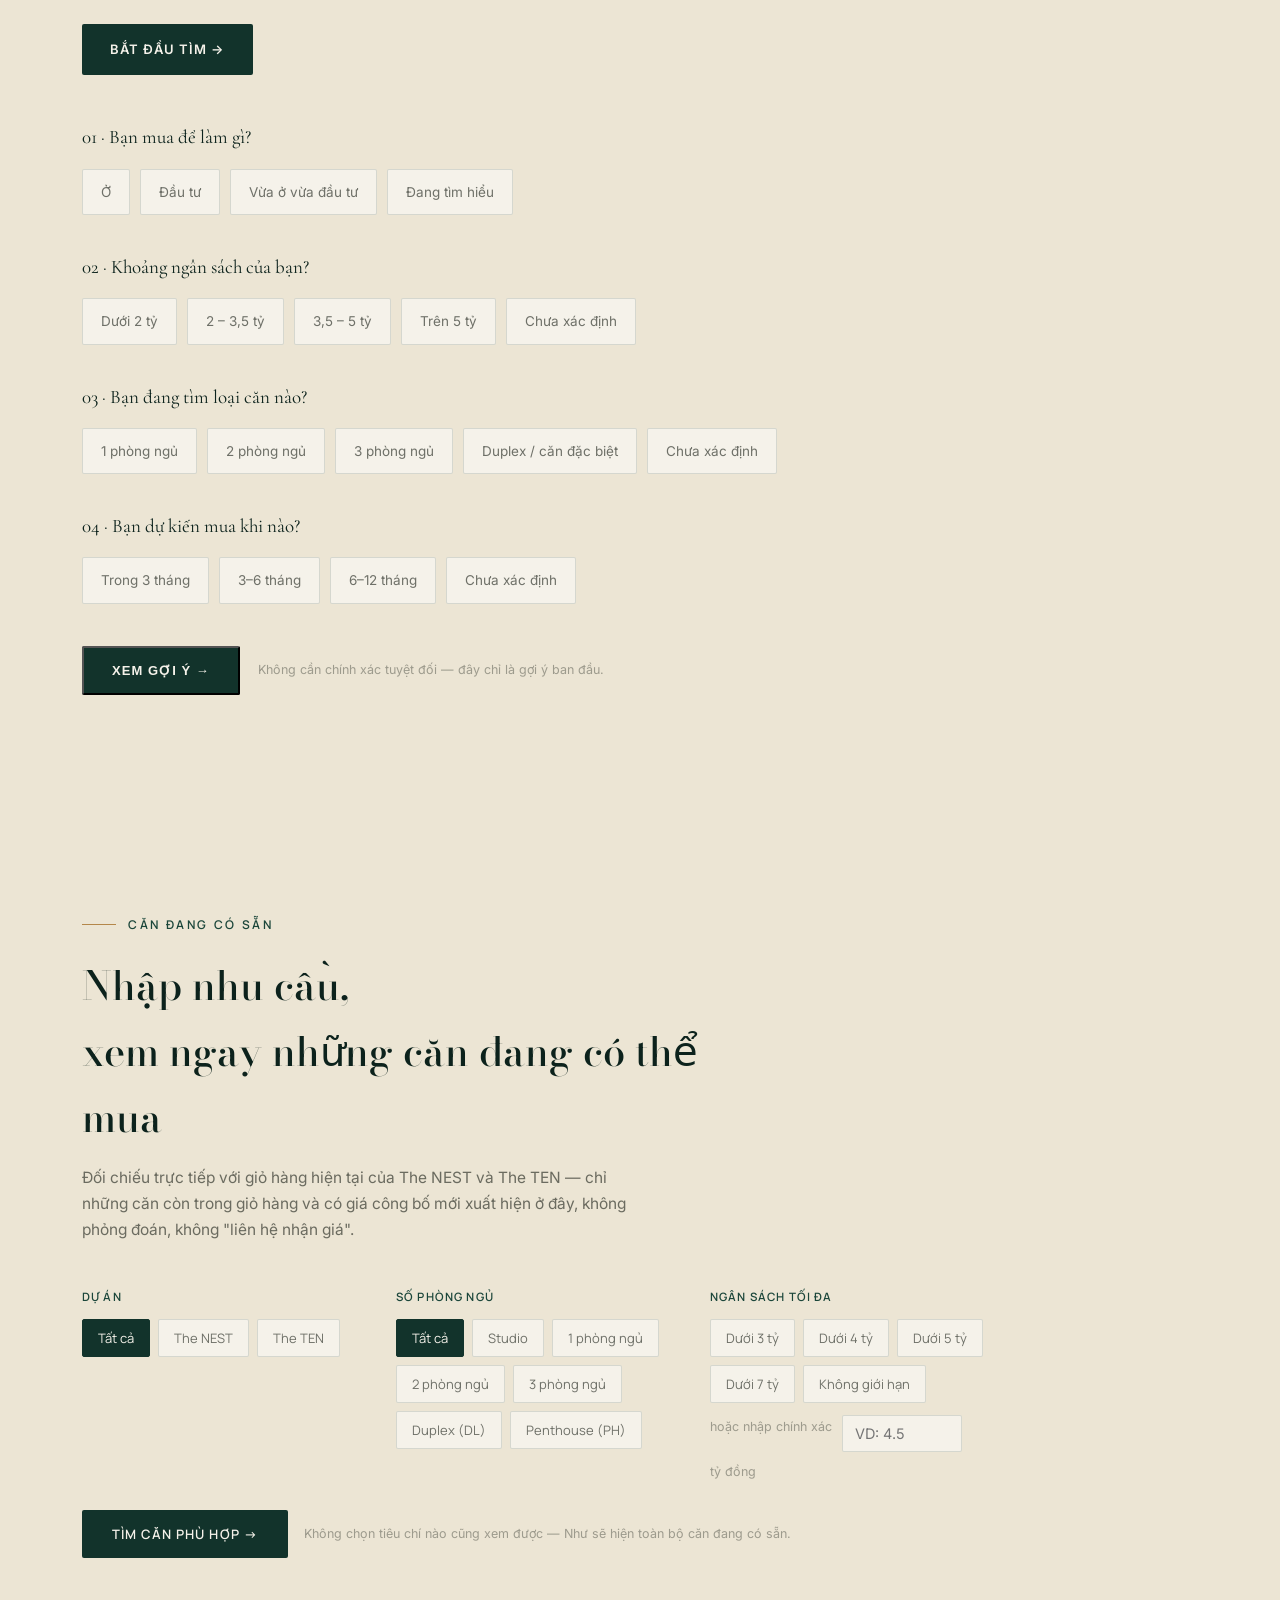
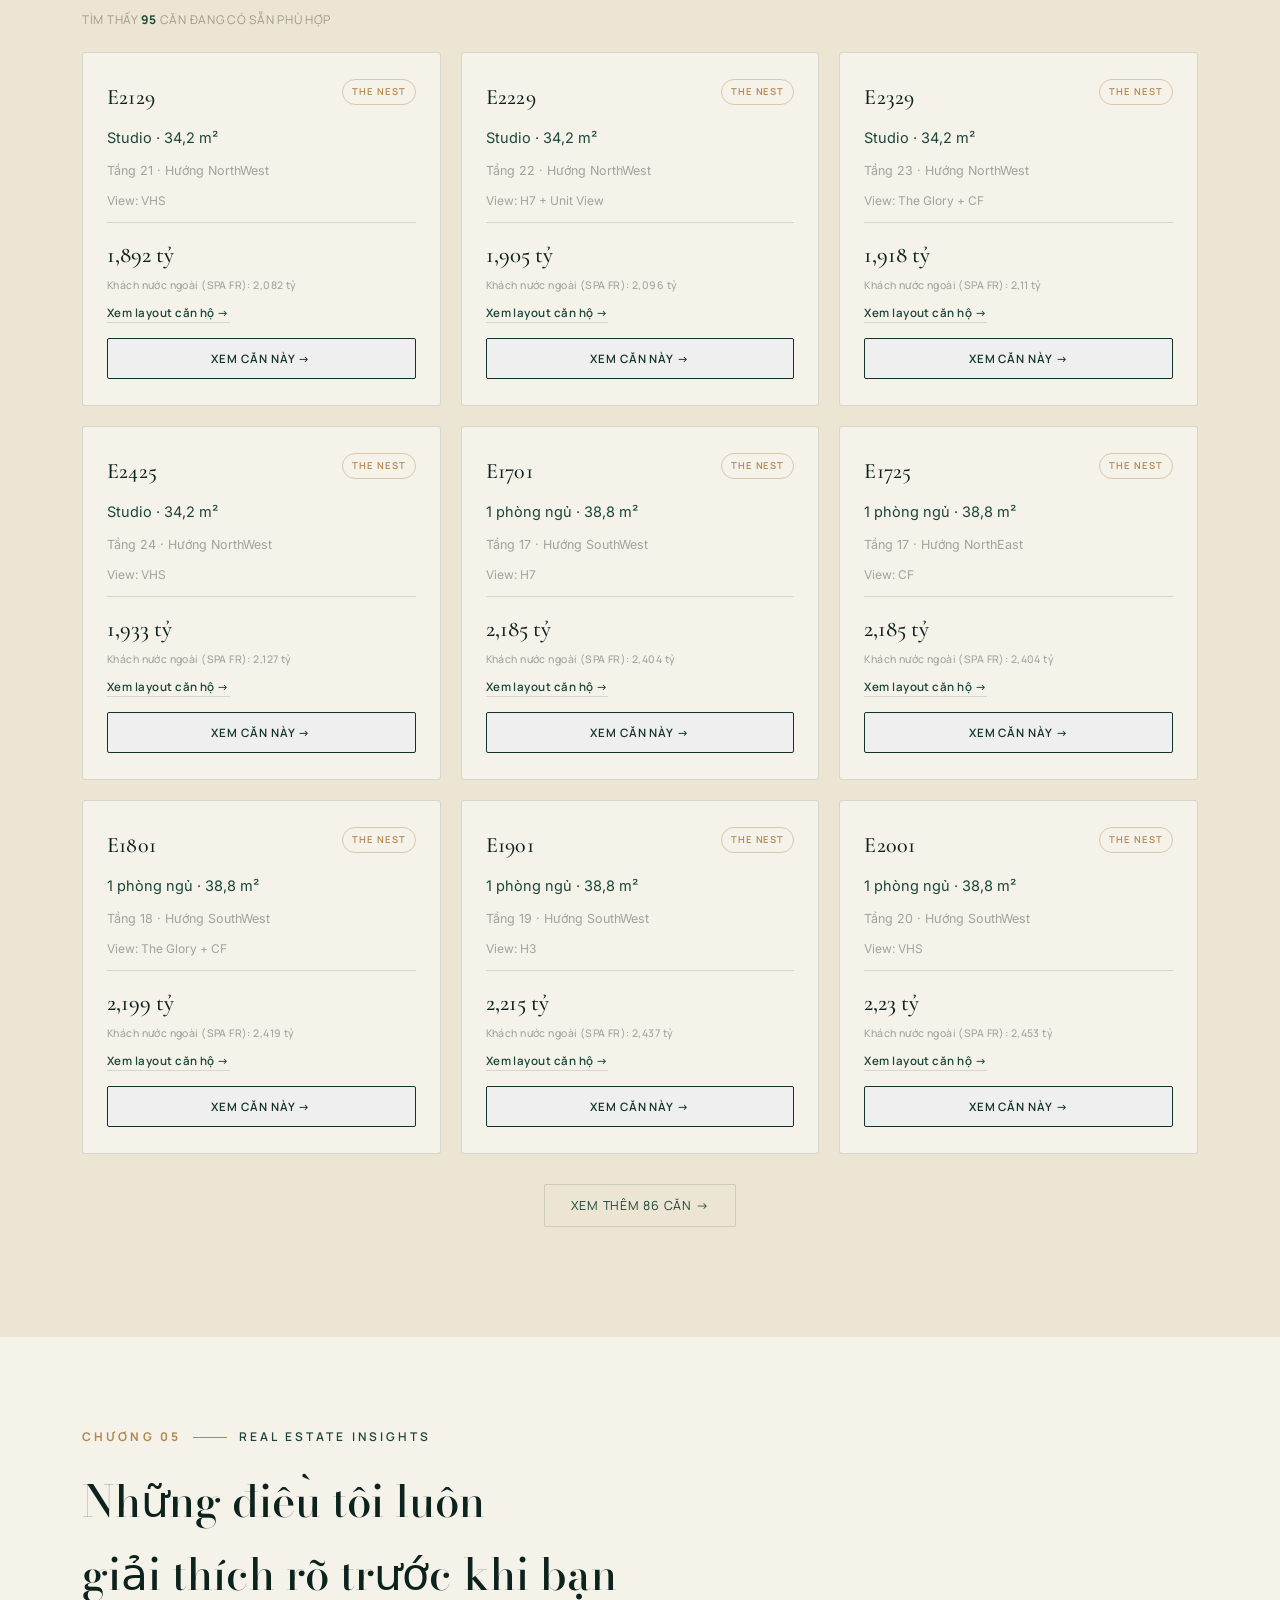
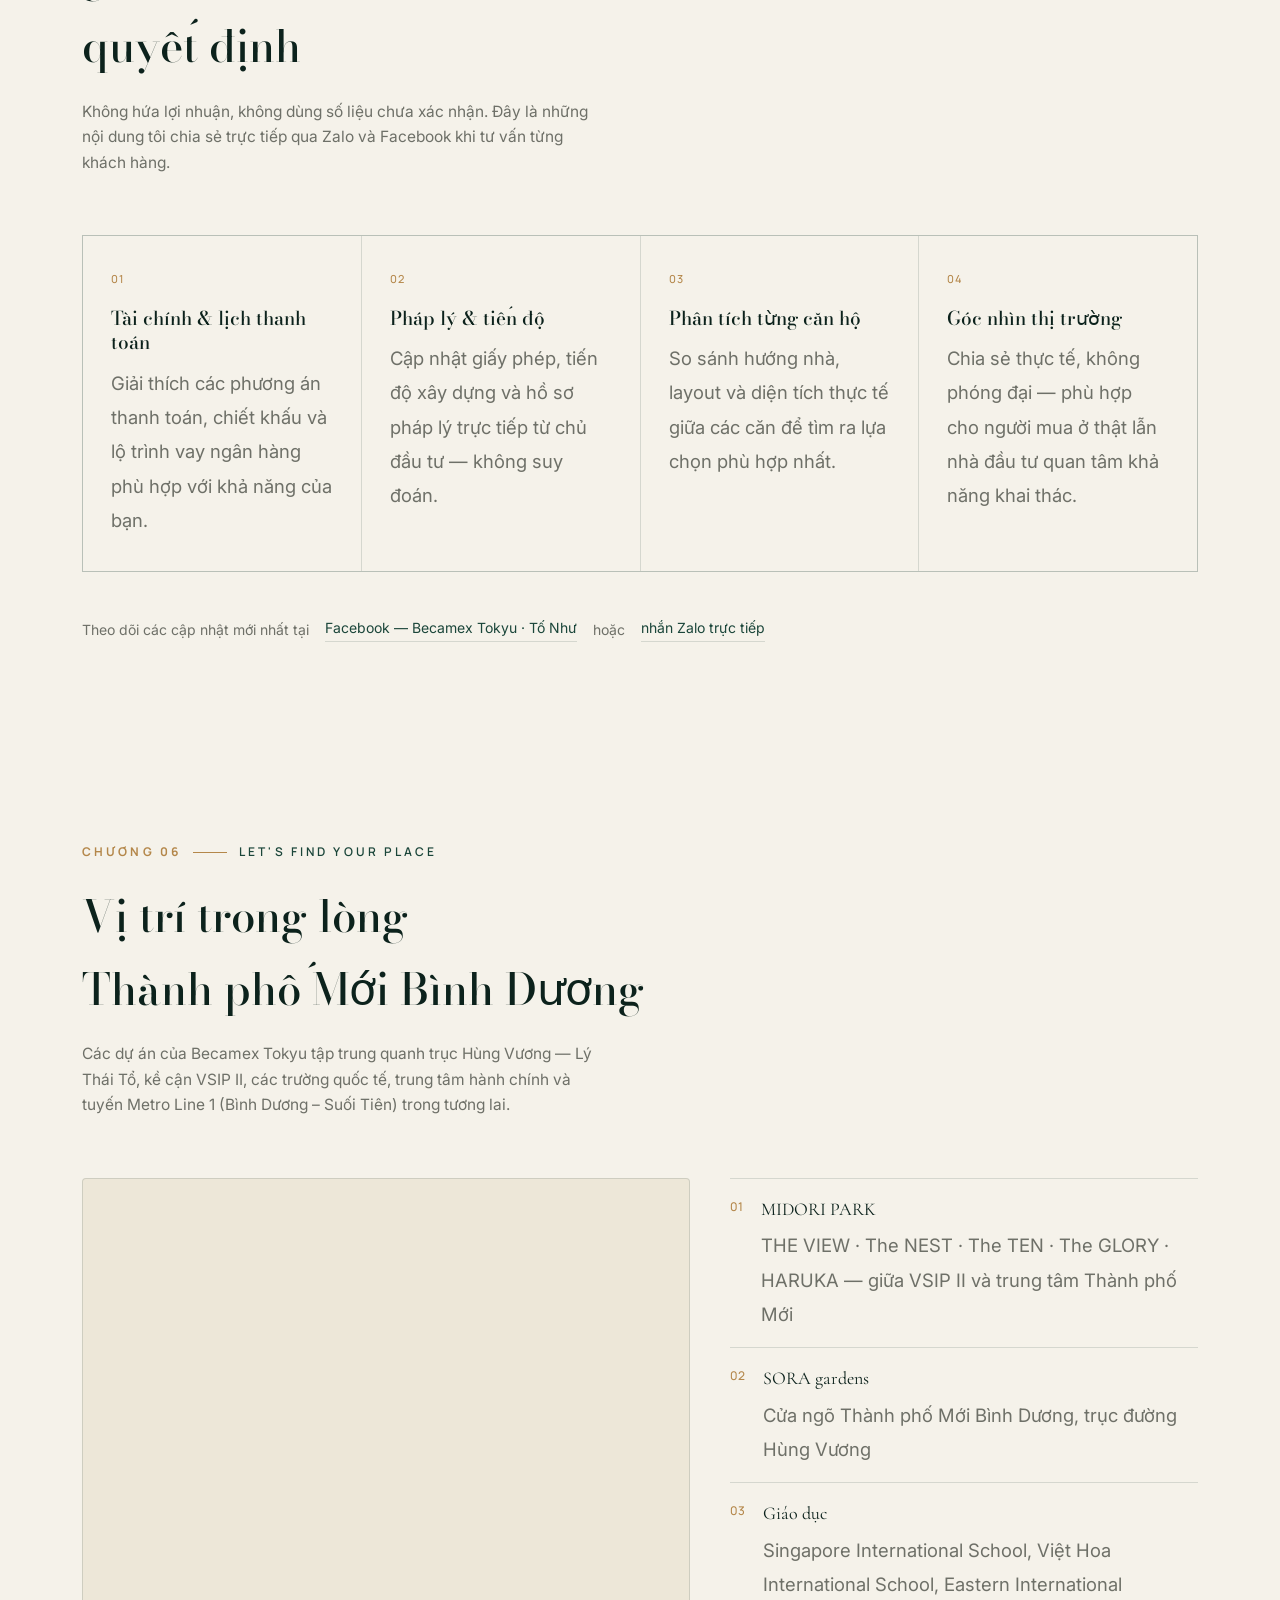
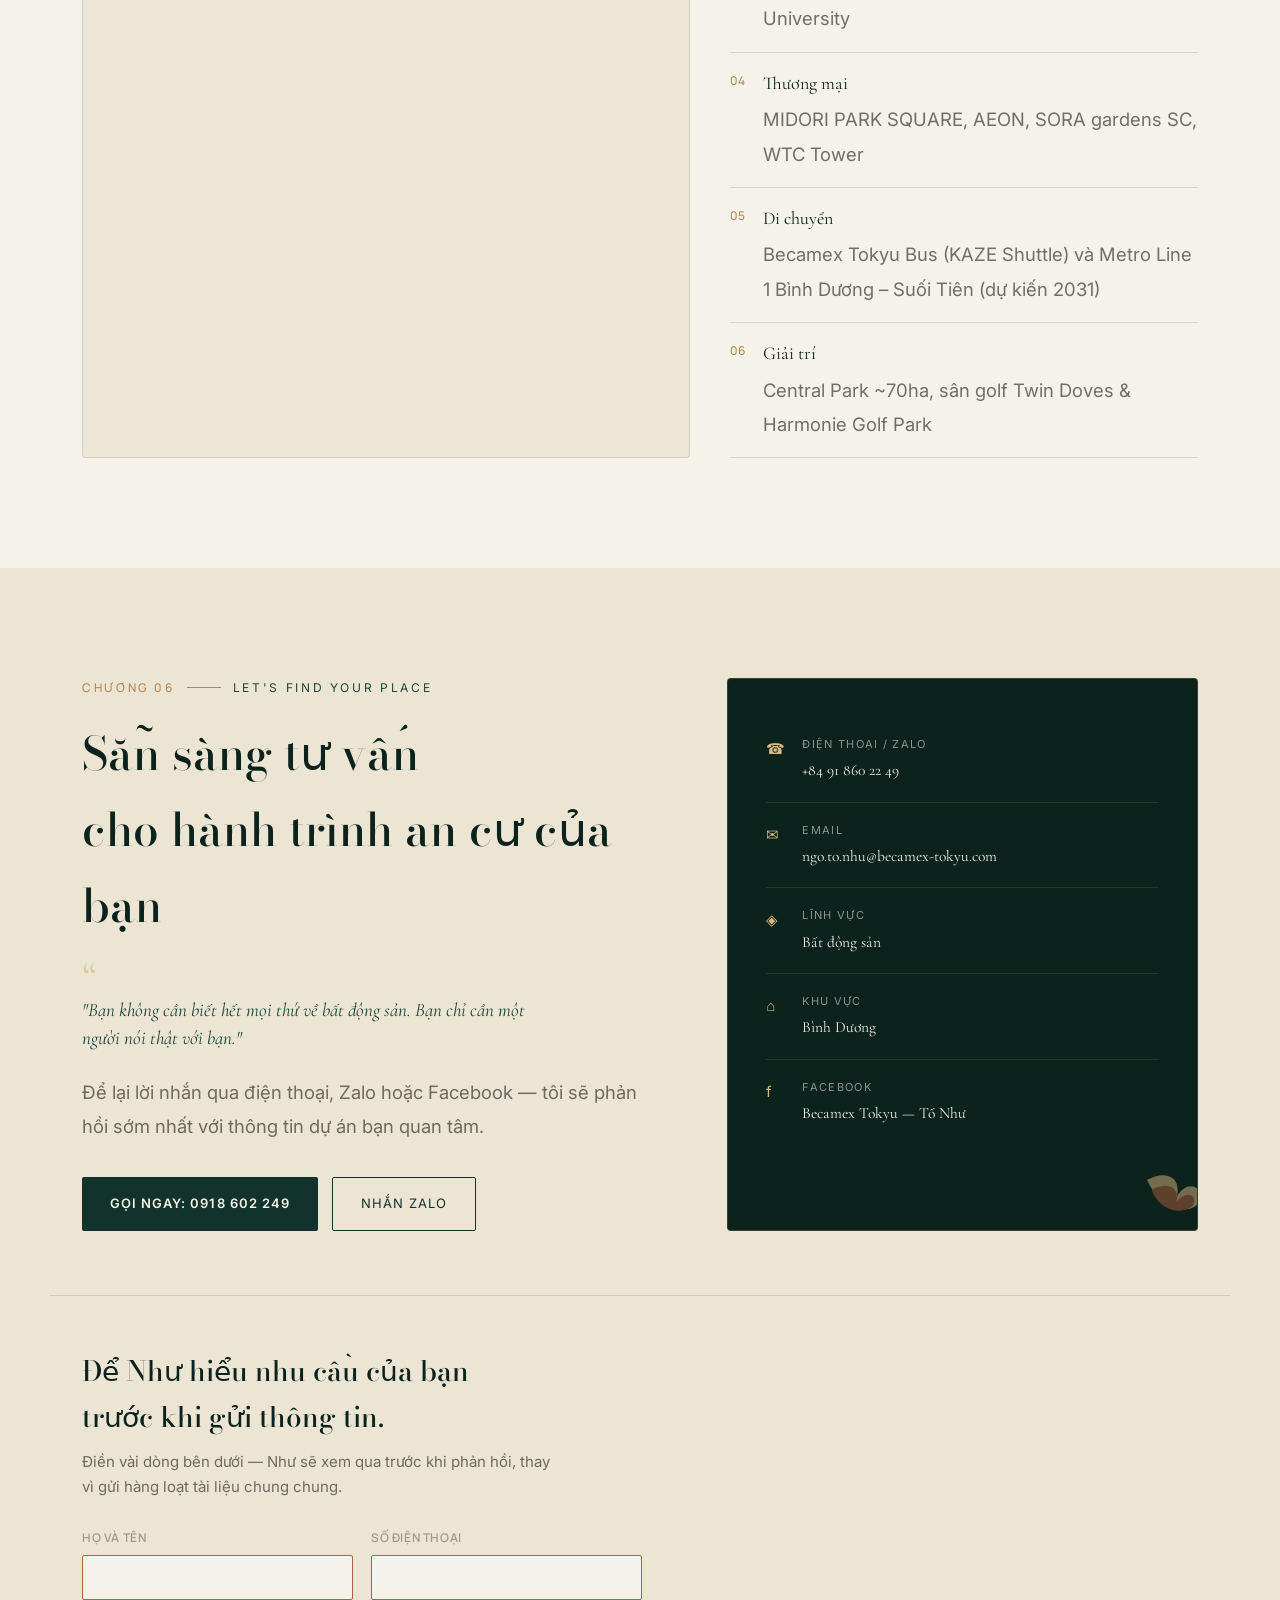
==== commit e663659d: "Disable scroll-in reveal animation, show content immediately" ====
--- a/index.html
+++ b/index.html
@@ -3,6 +3,7 @@
 <head>
 <meta charset="UTF-8">
 <meta name="viewport" content="width=device-width, initial-scale=1.0">
+<script>(function(){if('scrollRestoration' in history){history.scrollRestoration='manual';}var fromSameSite=document.referrer.indexOf(location.origin)===0;var shouldReset=!location.hash||!fromSameSite;if(shouldReset&&location.hash&&history.replaceState){history.replaceState(null,'',location.pathname+location.search);}if(shouldReset){window.scrollTo(0,0);window.addEventListener('load',function(){window.scrollTo(0,0);setTimeout(function(){window.scrollTo(0,0);},50);});}})();</script>
 <title>Tố Như | Becamex Tokyu — A Life in the New City</title>
 <meta name="description" content="Tố Như — chuyên viên tư vấn trực tiếp từ Becamex Tokyu, sống tại Thành phố Mới Bình Dương từ năm 2018. Không chỉ giúp bạn chọn một căn hộ, mà giúp bạn hiểu nơi mình sắp sống.">
 <link rel="icon" type="image/svg+xml" href="assets/favicon.svg">
@@ -124,7 +125,7 @@
     display:flex;align-items:center;justify-content:space-between;
     padding:16px 32px;max-width:1180px;margin:0 auto;
   }
-  .brandmark{display:flex;align-items:center;gap:12px;}
+  .brandmark{display:flex;align-items:center;gap:12px;text-decoration:none;cursor:pointer;}
   .brandmark .ring{
     width:38px;height:38px;border-radius:50%;
     border:1px solid var(--bronze-light);
@@ -662,9 +663,9 @@
   .footer-inner{display:flex;justify-content:space-between;align-items:center;flex-wrap:wrap;gap:14px;font-size:12.5px;}
   .footer-inner .fmark{color:var(--bronze-light);font-family:var(--font-accent);font-size:16px;}
 
-  /* reveal */
-  .reveal{opacity:0;transform:translateY(18px);transition:opacity .7s ease, transform .7s ease;}
-  .reveal.in{opacity:1;transform:translateY(0);}
+  /* reveal (disabled: content shows immediately, no scroll-in animation) */
+  .reveal{opacity:1;transform:none;}
+  .reveal.in{opacity:1;transform:none;}
 
   /* ===== TYPOGRAPHY REFINEMENT — LUXURY EDITORIAL SYSTEM ===== */
   .head .kicker, .eyebrow{font-family:var(--font-nav);letter-spacing:0.26em;font-weight:600;}
@@ -803,13 +804,13 @@
 
 <header class="nav">
   <div class="nav-inner">
-    <div class="brandmark">
+    <a class="brandmark" href="index.html" aria-label="Về trang chủ Tố Như">
       <div class="ring">TN</div>
       <div class="txt">
         <strong>Tố Như</strong>
         <span>Becamex Tokyu</span>
       </div>
-    </div>
+    </a>
     <nav class="links" id="navLinks">
       <a href="#ch01">Giới thiệu</a>
       <a href="#ch02">Bình Dương</a>
